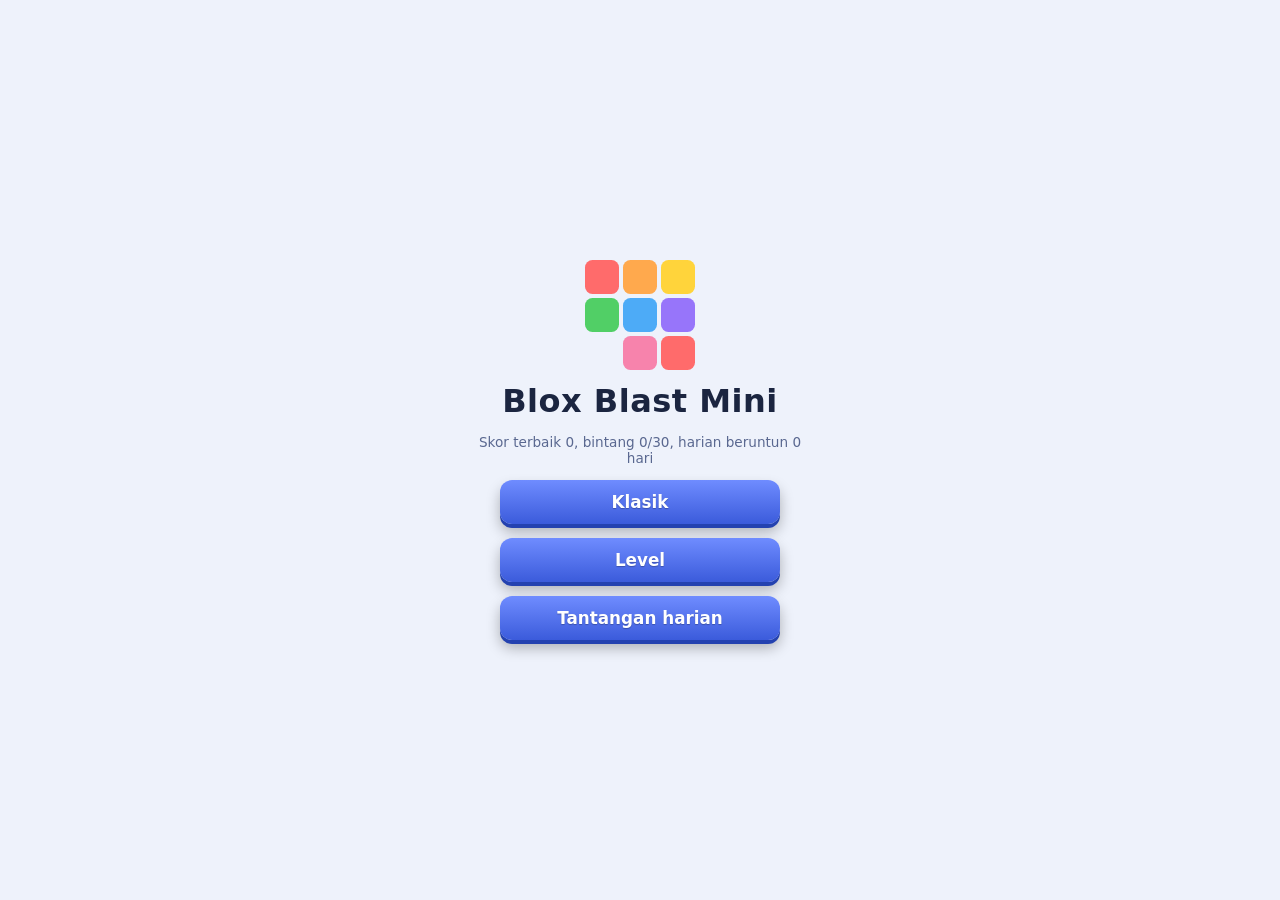
==== index.html @ 191c6aae "Add files via upload" ====
<!DOCTYPE html>
<html lang="id">
<head>
<meta charset="utf-8">
<meta name="viewport" content="width=device-width, initial-scale=1, viewport-fit=cover">
<title>Blox Blast Mini</title>
<link rel="manifest" href="manifest.json">
<meta name="theme-color" content="#14213d">
<meta name="mobile-web-app-capable" content="yes">
<meta name="apple-mobile-web-app-capable" content="yes">
<link rel="apple-touch-icon" href="icon-192.png">
<link rel="icon" href="icon-192.png">
<style>
:root{--bg:#eef2fb;--panel:#dbe3f5;--cell:#c9d4ee;--text:#1b2540;--muted:#5a6890;--btn:#3b5bdb;--b1:#6f8cff;--b2:#3b5bdb;--bd:#2442b0;--p1:#eef2fd;--p2:#cfd9f2;--pd:#aebbe0;--cs:min(10.5vw,46px);box-sizing:border-box;padding-top:env(safe-area-inset-top,0px);padding-bottom:env(safe-area-inset-bottom,0px)}
@media (prefers-color-scheme:dark){:root:not([data-theme="light"]){--bg:#14213d;--panel:#1d2f57;--cell:#2a4272;--text:#f4f6fb;--muted:#9fb0d3;--btn:#5c7cfa;--b1:#8aa1ff;--b2:#4a69e6;--bd:#2a45a8;--p1:#33508a;--p2:#243d6d;--pd:#142443}}
:root[data-theme="dark"]{--bg:#14213d;--panel:#1d2f57;--cell:#2a4272;--text:#f4f6fb;--muted:#9fb0d3;--btn:#5c7cfa;--b1:#8aa1ff;--b2:#4a69e6;--bd:#2a45a8;--p1:#33508a;--p2:#243d6d;--pd:#142443}
*{box-sizing:border-box}
html,body{height:100%;margin:0}
body{background:var(--bg);color:var(--text);font-family:"Trebuchet MS",system-ui,sans-serif;display:flex;flex-direction:column;align-items:center;justify-content:safe center;gap:10px;overflow-x:hidden;overflow-y:auto;user-select:none;-webkit-user-select:none}
h1{margin:0;font-size:1.2rem;letter-spacing:.5px}
.top{display:flex;align-items:center;gap:14px}
.bar{display:flex;gap:28px}
.stat{text-align:center}
.stat b{display:block;font-size:1.7rem;line-height:1.1}
.stat span{font-size:.8rem;color:var(--muted)}
.wrap{position:relative}
#board{display:grid;grid-template-columns:repeat(8,var(--cs));gap:3px;padding:6px;background:var(--panel);border-radius:14px}
.cell{width:var(--cs);height:var(--cs);background:var(--cell);border-radius:22%;transition:background .15s}
.cell.ghost{opacity:.5}
.cell.pop{animation:pop .22s ease-out}
@keyframes pop{0%{transform:scale(.6)}60%{transform:scale(1.12)}100%{transform:scale(1)}}
.cell.will{filter:brightness(1.25);box-shadow:inset 0 0 0 3px rgba(255,255,255,.75)}
.cell.flash{animation:fl .22s ease-in forwards}
@keyframes fl{to{transform:scale(.2);opacity:0}}
#tray{display:flex;justify-content:space-between;width:calc(var(--cs)*8 + 33px)}
.slot{width:calc(var(--cs)*2.9);height:calc(var(--cs)*2.9);display:grid;place-items:center;touch-action:none;cursor:grab}
.piece{display:grid;gap:calc(3px*var(--k))}
.piece i{border-radius:22%}
.float{position:fixed;left:0;top:0;pointer-events:none;z-index:9;opacity:.92}
#toast{position:absolute;left:0;right:0;top:40%;text-align:center;font-size:1.6rem;font-weight:700;pointer-events:none;opacity:0;text-shadow:0 2px 6px rgba(0,0,0,.35);color:#fff}
#toast.show{animation:t .9s ease-out}
@keyframes t{0%{opacity:0;transform:scale(.7)}20%{opacity:1;transform:scale(1.1)}80%{opacity:1}100%{opacity:0;transform:translateY(-20px)}}
#end{position:absolute;inset:0;background:rgba(10,16,35,.82);border-radius:14px;display:flex;flex-direction:column;align-items:center;justify-content:center;gap:10px;color:#fff;z-index:5}
#end[hidden]{display:none}
#end h2{margin:0;font-size:1.8rem}
#end p{margin:0}
button{margin-top:8px;background:linear-gradient(180deg,var(--b1),var(--b2));color:#fff;border:0;box-shadow:0 4px 0 var(--bd),0 8px 14px rgba(0,0,0,.28);text-shadow:0 1px 1px rgba(0,0,0,.25);transition:transform .08s,box-shadow .08s;border-radius:12px;padding:12px 26px;font-size:1.05rem;font-weight:700;font-family:inherit;cursor:pointer}
button:focus-visible{outline:3px solid #ffd43b;outline-offset:2px}
.tools{display:flex;gap:10px}
.ic{margin:0;padding:6px 14px;font-size:1.1rem;background:var(--panel);color:var(--text)}
.goal{width:calc(var(--cs)*8 + 33px);font-size:.85rem;color:var(--muted);text-align:center;min-height:2.6em}
.gbar{height:6px;background:var(--panel);border-radius:3px;margin-top:4px;overflow:hidden}
#gfill{height:100%;width:0;background:#51cf66;transition:width .3s}
#final{white-space:pre-line;text-align:center}
.alt{background:var(--panel);color:var(--text)}
.screen{position:fixed;inset:0;z-index:20;background:var(--bg);display:flex;flex-direction:column;align-items:center;justify-content:safe center;gap:14px;padding:calc(16px + env(safe-area-inset-top,0px)) 16px calc(16px + env(safe-area-inset-bottom,0px));overflow-y:auto}
.screen[hidden]{display:none}
.screen h2{margin:0;font-size:1.3rem}
.logo{display:grid;grid-template-columns:repeat(3,34px);gap:4px}
.logo i{height:34px;border-radius:22%}
.title{font-size:2rem;margin:0;text-align:center;line-height:1.1}
.sub{color:var(--muted);margin:0;text-align:center;font-size:.85rem;max-width:340px}
.mb{margin:0;width:min(280px,80vw)}
.row{display:flex;align-items:center;justify-content:space-between;width:min(340px,92vw)}
.row span{width:52px}
.back{margin:0;padding:6px 16px;background:var(--panel);color:var(--text);font-size:1.1rem}
#lvls{display:grid;grid-template-columns:repeat(2,1fr);gap:10px;width:min(340px,92vw)}
.lv{margin:0;padding:12px 10px;text-align:left;background:var(--panel);color:var(--text);font-size:1.05rem;line-height:1.35}
.lv small{display:block;font-size:.75rem;color:var(--muted);font-weight:400}
.lv .st{display:block;margin:2px 0}
.lv:disabled{opacity:.4;cursor:default}
.stats{display:flex;gap:10px;width:min(340px,92vw)}
.card{background:var(--panel);border-radius:14px;padding:14px 10px;flex:1;text-align:center;font-size:.8rem;color:var(--muted)}
.card b{font-size:1.8rem;color:var(--text);display:block}
#week{display:grid;grid-template-columns:repeat(7,1fr);gap:6px;width:min(340px,92vw);text-align:center;font-size:.7rem;color:var(--muted)}
#week div{background:var(--panel);border-radius:10px;padding:6px 0}
#week .on{background:var(--btn);color:#fff}
#week .today{outline:2px solid var(--text)}
#week b{display:block;font-size:.95rem}
.ic,.back{display:inline-flex;align-items:center;justify-content:center}
.ic svg,.back svg{display:block}
.stars{display:inline-flex;gap:3px}
.stars svg{display:block}
.estars{display:flex;justify-content:center;min-height:0}
button:active:not(:disabled){transform:translateY(3px);box-shadow:0 1px 0 var(--bd),0 3px 6px rgba(0,0,0,.28)}
.alt,.ic,.back,.lv{background:linear-gradient(180deg,var(--p1),var(--p2));box-shadow:0 4px 0 var(--pd),0 8px 14px rgba(0,0,0,.22);text-shadow:none}
.alt:active:not(:disabled),.ic:active:not(:disabled),.back:active:not(:disabled),.lv:active:not(:disabled){box-shadow:0 1px 0 var(--pd),0 3px 6px rgba(0,0,0,.22)}
.lv:disabled{box-shadow:0 2px 0 var(--pd)}
.card,#week div{box-shadow:0 3px 8px rgba(0,0,0,.18)}
#week .on{background:linear-gradient(180deg,var(--b1),var(--b2))}
.lnk{color:var(--text);text-decoration:underline;font-size:.9rem}
.hint{font-size:.8rem;color:var(--muted);margin:0;padding:0 16px;text-align:center;max-width:400px}
@media (prefers-reduced-motion:reduce){.cell.flash,#toast.show{animation-duration:.01s}}
</style>
</head>
<body>
<div class="top">
  <h1>Blox Blast Mini</h1>
  <div class="tools"><button class="ic" id="mnu" aria-label="Beranda"><svg viewBox="0 0 24 24" width="20" height="20" fill="none" stroke="currentColor" stroke-width="2" stroke-linecap="round" stroke-linejoin="round" aria-hidden="true"><path d="M3 11l9-8 9 8"/><path d="M5 10v10h5v-6h4v6h5V10"/></svg></button><button class="ic" id="snd" aria-label="Suara"><svg viewBox="0 0 24 24" width="20" height="20" fill="none" stroke="currentColor" stroke-width="2" stroke-linecap="round" stroke-linejoin="round" aria-hidden="true"><path d="M4 9v6h4l5 4V5L8 9H4z" fill="currentColor"/><path d="M16.5 8.5a5 5 0 010 7"/><path d="M19 6a8.5 8.5 0 010 12"/></svg></button><button class="ic" id="thm" aria-label="Ganti tema"><svg viewBox="0 0 24 24" width="20" height="20" fill="none" stroke="currentColor" stroke-width="2" stroke-linecap="round" stroke-linejoin="round" aria-hidden="true"><circle cx="12" cy="12" r="9"/><path d="M12 3a9 9 0 000 18z" fill="currentColor"/></svg></button></div>
</div>
<div class="bar">
  <div class="stat"><b id="score">0</b><span>Skor</span></div>
  <div class="stat"><b id="best">0</b><span id="blab">Terbaik</span></div>
</div>
<div class="goal"><span id="gtxt"></span><div class="gbar"><div id="gfill"></div></div></div>
<div class="wrap">
  <div id="board"></div>
  <div id="toast"></div>
  <div id="end" hidden>
    <h2 id="etitle">Game selesai</h2>
    <div class="estars" id="estars"></div>
    <p id="final"></p>
    <button id="next" hidden>Level berikutnya</button>
    <button id="again">Main lagi</button>
    <button id="toMenu" class="alt">Kembali</button>
  </div>
</div>
<div id="tray"></div>
<p class="hint">Seret blok ke papan. Isi satu baris atau kolom penuh untuk menghapusnya.</p>
<div id="home" class="screen">
  <div class="logo"><i style="background:#ff6b6b"></i><i style="background:#ffa94d"></i><i style="background:#ffd43b"></i><i style="background:#51cf66"></i><i style="background:#4dabf7"></i><i style="background:#9775fa"></i><i></i><i style="background:#f783ac"></i><i style="background:#ff6b6b"></i></div>
  <h1 class="title">Blox Blast Mini</h1>
  <p class="sub" id="homeInfo"></p>
  <button class="mb" id="hCont" hidden>Lanjutkan</button>
  <button class="mb" id="hClassic">Klasik</button>
  <button class="mb" id="hLevel">Level</button>
  <button class="mb" id="hDaily">Tantangan harian</button>
  <a id="apkLink" class="sub lnk" hidden>Unduh APK Android</a>
</div>
<div id="lvlScreen" class="screen" hidden>
  <div class="row"><button class="back" aria-label="Kembali"><svg viewBox="0 0 24 24" width="20" height="20" fill="none" stroke="currentColor" stroke-width="2" stroke-linecap="round" stroke-linejoin="round" aria-hidden="true"><path d="M19 12H5"/><path d="M11 6l-6 6 6 6"/></svg></button><h2>Pilih level</h2><span></span></div>
  <p class="sub" id="lvInfo"></p>
  <div id="lvls"></div>
</div>
<div id="dayScreen" class="screen" hidden>
  <div class="row"><button class="back" aria-label="Kembali"><svg viewBox="0 0 24 24" width="20" height="20" fill="none" stroke="currentColor" stroke-width="2" stroke-linecap="round" stroke-linejoin="round" aria-hidden="true"><path d="M19 12H5"/><path d="M11 6l-6 6 6 6"/></svg></button><h2>Tantangan harian</h2><span></span></div>
  <p class="sub" id="dDate"></p>
  <div class="stats"><div class="card"><b id="dStreak">0</b>hari beruntun</div><div class="card"><b id="dBest">0</b>rekor hari ini</div></div>
  <p class="sub">Papan awal dan urutan blok sama untuk semua pemain hari ini. Main tiap hari untuk menjaga hari beruntun.</p>
  <div id="week"></div>
  <button class="mb" id="dStart">Mulai</button>
</div>
<script>
const N=8,COLORS=['#ff6b6b','#ffa94d','#ffd43b','#51cf66','#4dabf7','#9775fa','#f783ac'];
const SHAPES=[[[1]],[[1,1]],[[1,1,1]],[[1,1,1,1]],[[1,1,1,1,1]],[[1],[1]],[[1],[1],[1]],[[1],[1],[1],[1]],[[1],[1],[1],[1],[1]],
[[1,1],[1,1]],[[1,1,1],[1,1,1],[1,1,1]],[[1,1,1],[1,1,1]],[[1,1],[1,1],[1,1]],
[[1,0],[1,1]],[[0,1],[1,1]],[[1,1],[1,0]],[[1,1],[0,1]],
[[1,0,0],[1,0,0],[1,1,1]],[[0,0,1],[0,0,1],[1,1,1]],[[1,1,1],[1,0,0],[1,0,0]],[[1,1,1],[0,0,1],[0,0,1]],
[[1,1,1],[0,1,0]],[[0,1,0],[1,1,1]],[[1,0],[1,1],[1,0]],[[0,1],[1,1],[0,1]]];
const LEVELS=[{l:2,m:6,p:0},{l:3,m:8,p:4},{l:4,m:9,p:6},{l:5,m:10,p:8},{l:6,m:11,p:10},{l:7,m:12,p:12},{l:8,m:14,p:14},{l:9,m:15,p:16},{l:10,m:16,p:18},{l:11,m:18,p:20}];
const $=s=>document.querySelector(s);
const boardEl=$('#board'),trayEl=$('#tray'),endEl=$('#end'),toastEl=$('#toast');
const cells=[];
for(let i=0;i<64;i++){const d=document.createElement('div');d.className='cell';boardEl.appendChild(d);cells.push(d)}
let grid,pieces,score,streak,over,busy,best=0,drag=null;
let mode='classic',lvl=0,linesCleared=0,movesLeft=0,dealIdx=0,seed=0,R=Math.random;
try{best=+localStorage.getItem('blox-best')||0}catch(e){}

let muted=false,ac=null;
try{muted=localStorage.getItem('blox-mute')==='1'}catch(e){}
function tone(f,d,t='sine',v=.08,at=0){
  if(muted)return;
  try{
    ac=ac||new (window.AudioContext||window.webkitAudioContext)();
    const o=ac.createOscillator(),g=ac.createGain(),st=ac.currentTime+at;
    o.type=t;o.frequency.value=f;
    g.gain.setValueAtTime(v,st);g.gain.exponentialRampToValueAtTime(.0001,st+d);
    o.connect(g);g.connect(ac.destination);o.start(st);o.stop(st+d);
  }catch(e){}
}
const vib=p=>{try{if(!muted&&navigator.vibrate)navigator.vibrate(p)}catch(e){}};
const sfx={
  place(){tone(300,.1,'triangle');vib(10)},
  clear(n){for(let i=0;i<Math.min(n+2,5);i++)tone(440*Math.pow(1.25,i),.18,'sine',.09,i*.07);vib([20,30,20])},
  over(){[330,260,200].forEach((f,i)=>tone(f,.3,'sawtooth',.06,i*.18));vib(200)}
};
const SAVE='blox-save';
const dayKey=d=>d.getFullYear()*10000+(d.getMonth()+1)*100+d.getDate();
function mulberry(a){return function(){a|=0;a=a+0x6D2B79F5|0;let t=Math.imul(a^a>>>15,1|a);t=t+Math.imul(t^t>>>7,61|t)^t;return((t^t>>>14)>>>0)/4294967296}}
let dly={key:0,best:0,streak:0,last:0,hist:{}},prog={unlocked:1,stars:{}};
try{dly=Object.assign(dly,JSON.parse(localStorage.getItem('blox-daily')||'{}'));prog=Object.assign(prog,JSON.parse(localStorage.getItem('blox-prog')||'{}'))}catch(e){}
function saveDaily(){try{localStorage.setItem('blox-daily',JSON.stringify(dly))}catch(e){}}
function saveProg(){try{localStorage.setItem('blox-prog',JSON.stringify(prog))}catch(e){}}
function touchDaily(){
  const k=dayKey(new Date());
  if(dly.key!==k){
    const y=dayKey(new Date(Date.now()-864e5));
    dly.streak=dly.last===y?dly.streak+1:1;dly.last=k;dly.key=k;dly.best=0;dly.hist[k]=0;
    const ks=Object.keys(dly.hist).sort();while(ks.length>30)delete dly.hist[ks.shift()];
    saveDaily();
  }
}
function save(){try{localStorage.setItem(SAVE,over?'':JSON.stringify({grid,pieces,score,streak,mode,lvl,linesCleared,movesLeft,dealIdx,seed,dk:dayKey(new Date())}))}catch(e){}}
function load(){
  try{
    const d=JSON.parse(localStorage.getItem(SAVE)||'null');
    if(d&&d.grid&&d.grid.length===64&&d.pieces&&d.pieces.some(x=>x)&&(d.mode!=='daily'||d.dk===dayKey(new Date()))&&(d.mode!=='level'||LEVELS[d.lvl])){
      mode=d.mode||'classic';lvl=d.lvl|0;linesCleared=d.linesCleared|0;movesLeft=d.movesLeft|0;dealIdx=d.dealIdx|0;seed=d.seed|0;
      if(mode==='daily')touchDaily();
      grid=d.grid;pieces=d.pieces;score=d.score|0;streak=d.streak|0;over=false;busy=false;
      renderBoard();renderTray();updateScore();updateGoal();endEl.hidden=true;return true;
    }
  }catch(e){}
  return false;
}
const cellsOf=s=>s.flat().reduce((a,b)=>a+b,0);
const rnd=a=>a[Math.floor(R()*a.length)];
function newPiece(){
  let s;
  for(let t=0;t<3;t++){s=rnd(SHAPES);if(mode!=='classic'||score<400||cellsOf(s)>2||R()<.5)break}
  return{s,c:1+Math.floor(R()*COLORS.length)};
}
function fits(s,r,c){
  for(let y=0;y<s.length;y++)for(let x=0;x<s[0].length;x++)if(s[y][x]){
    const R=r+y,C=c+x;
    if(R<0||C<0||R>=N||C>=N||grid[R*N+C])return false;
  }
  return true;
}
function canPlaceAny(p){for(let r=0;r<N;r++)for(let c=0;c<N;c++)if(fits(p.s,r,c))return true;return false}
function deal(){
  if(seed)R=mulberry(seed+dealIdx*7919);
  dealIdx++;
  for(let t=0;t<(seed?1:30);t++){pieces=[newPiece(),newPiece(),newPiece()];if(pieces.some(canPlaceAny))break}
}
function pieceEl(p,k){
  const s=p.s,d=document.createElement('div');
  d.className='piece';d.style.setProperty('--k',k);
  d.style.gridTemplateColumns=`repeat(${s[0].length},calc(var(--cs)*${k}))`;
  d.style.gridAutoRows=`calc(var(--cs)*${k})`;
  s.forEach(row=>row.forEach(v=>{
    const e=document.createElement('i');
    if(v)e.style.background=COLORS[p.c-1];else e.style.visibility='hidden';
    d.appendChild(e);
  }));
  return d;
}
function renderBoard(){
  cells.forEach((c,i)=>{c.className='cell';c.style.background=grid[i]?COLORS[grid[i]-1]:''});
}
function renderTray(){
  trayEl.innerHTML='';
  pieces.forEach((p,i)=>{
    const sl=document.createElement('div');sl.className='slot';
    if(p){sl.appendChild(pieceEl(p,.5));sl.onpointerdown=e=>startDrag(e,i)}
    trayEl.appendChild(sl);
  });
}
function updateScore(){
  let v,l='Terbaik';
  $('#score').textContent=score;
  if(mode==='classic'){if(score>best){best=score;try{localStorage.setItem('blox-best',best)}catch(e){}}v=best}
  else if(mode==='daily'){if(score>dly.best){dly.best=score;dly.hist[dly.key]=score;saveDaily()}v=dly.best;l='Rekor hari ini'}
  else{v=lvl+1;l='Level'}
  $('#best').textContent=v;$('#blab').textContent=l;
}
function updateGoal(){
  let t,f=0;
  if(mode==='classic')t='Klasik: main sampai papan penuh';
  else if(mode==='daily')t='Tantangan harian: beruntun '+dly.streak+' hari';
  else{const L=LEVELS[lvl];t='Level '+(lvl+1)+': hapus '+L.l+' garis ('+Math.min(linesCleared,L.l)+'/'+L.l+'), sisa '+movesLeft+' blok';f=Math.min(1,linesCleared/L.l)}
  $('#gtxt').textContent=t;$('#gfill').style.width=(f*100)+'%';
}
function burst(set){
  if(matchMedia('(prefers-reduced-motion:reduce)').matches)return;
  set.forEach(idx=>{
    const b=cells[idx].getBoundingClientRect(),col=cells[idx].style.background;
    for(let k=0;k<3;k++){
      const e=document.createElement('div');
      e.style.cssText=`position:fixed;left:${b.left+b.width/2-4}px;top:${b.top+b.height/2-4}px;width:8px;height:8px;border-radius:50%;background:${col};pointer-events:none;z-index:8`;
      document.body.appendChild(e);
      const a=Math.random()*6.28,d=30+Math.random()*50;
      e.animate([{transform:'translate(0,0) scale(1)',opacity:1},{transform:`translate(${Math.cos(a)*d}px,${Math.sin(a)*d}px) scale(.2)`,opacity:0}],{duration:450+Math.random()*250,easing:'ease-out'}).onfinish=()=>e.remove();
    }
  });
}
function shake(){boardEl.animate([{transform:'translate(0)'},{transform:'translate(-5px,2px)'},{transform:'translate(5px,-2px)'},{transform:'translate(-3px,1px)'},{transform:'translate(0)'}],{duration:260})}
function toast(t){toastEl.textContent=t;toastEl.classList.remove('show');void toastEl.offsetWidth;toastEl.classList.add('show')}

function startDrag(e,i){
  if(over||busy)return;
  e.preventDefault();
  const p=pieces[i],el=pieceEl(p,1);el.classList.add('float');
  document.body.appendChild(el);
  drag={i,p,el,r:-1,c:-1};
  trayEl.children[i].style.opacity=.25;
  moveDrag(e);
  addEventListener('pointermove',moveDrag);
  addEventListener('pointerup',endDrag);
  addEventListener('pointercancel',cancelDrag);
}
function moveDrag(e){
  const o=cells[0].getBoundingClientRect(),pitch=cells[1].getBoundingClientRect().left-o.left;
  const w=drag.el.offsetWidth,h=drag.el.offsetHeight;
  const x=e.clientX-w/2,y=e.clientY-h/2-(e.pointerType==='mouse'?8:70);
  drag.el.style.transform=`translate(${x}px,${y}px)`;
  const c=Math.round((x-o.left)/pitch),r=Math.round((y-o.top)/pitch);
  renderBoard();drag.r=-1;
  if(fits(drag.p.s,r,c)){
    drag.r=r;drag.c=c;
    drag.p.s.forEach((row,yy)=>row.forEach((v,xx)=>{
      if(v){const cell=cells[(r+yy)*N+c+xx];cell.style.background=COLORS[drag.p.c-1];cell.classList.add('ghost')}
    }));
    const t=grid.slice();
    drag.p.s.forEach((row,yy)=>row.forEach((v,xx)=>{if(v)t[(r+yy)*N+c+xx]=1}));
    for(let k=0;k<N;k++){
      let rf=true,cf=true;
      for(let j=0;j<N;j++){if(!t[k*N+j])rf=false;if(!t[j*N+k])cf=false}
      for(let j=0;j<N;j++){
        if(rf&&!cells[k*N+j].classList.contains('ghost'))cells[k*N+j].classList.add('will');
        if(cf&&!cells[j*N+k].classList.contains('ghost'))cells[j*N+k].classList.add('will');
      }
    }
  }
}
function stopDrag(){
  removeEventListener('pointermove',moveDrag);
  removeEventListener('pointerup',endDrag);
  removeEventListener('pointercancel',cancelDrag);
  drag.el.remove();
}
function cancelDrag(){stopDrag();drag=null;renderBoard();renderTray()}
function endDrag(){
  const d=drag;stopDrag();drag=null;
  if(d.r<0){renderBoard();renderTray();return}
  place(d);
}
function place({i,p,r,c}){
  sfx.place();
  let n=0;
  p.s.forEach((row,y)=>row.forEach((v,x)=>{if(v){grid[(r+y)*N+c+x]=p.c;n++}}));
  pieces[i]=null;score+=n;if(mode==='level')movesLeft--;
  const full=(f)=>{const out=[];for(let k=0;k<N;k++){let ok=true;for(let j=0;j<N;j++)if(!grid[f(k,j)]){ok=false;break}if(ok)out.push(k)}return out};
  const rows=full((k,j)=>k*N+j),cols=full((k,j)=>j*N+k);
  const kill=new Set();
  rows.forEach(k=>{for(let j=0;j<N;j++)kill.add(k*N+j)});
  cols.forEach(k=>{for(let j=0;j<N;j++)kill.add(j*N+k)});
  const L=rows.length+cols.length;
  renderBoard();
  p.s.forEach((row,y)=>row.forEach((v,x)=>{if(v)cells[(r+y)*N+c+x].classList.add('pop')}));
  if(L){
    linesCleared+=L;burst(kill);if(L>1)shake();
    streak++;score+=L*L*10+(streak-1)*10;busy=true;sfx.clear(L);
    kill.forEach(idx=>cells[idx].classList.add('flash'));
    toast((L>1?L+' garis!':'Garis!')+(streak>1?' Kombo x'+streak:''));
    updateScore();renderTray();
    setTimeout(()=>{kill.forEach(idx=>grid[idx]=0);busy=false;
      if(grid.every(v=>!v)){score+=100;toast('Papan bersih! +100')}
      after();},230);
  }else{streak=0;after()}
}
function finish(title,msg,next){
  over=true;busy=false;
  $('#etitle').textContent=title;$('#final').textContent=msg;$('#estars').innerHTML='';
  $('#next').hidden=!next;$('#again').textContent=mode==='level'?'Coba lagi':'Main lagi';
  endEl.hidden=false;
  if(next)sfx.clear(3);else sfx.over();
  save();
}
function win(){
  const L=LEVELS[lvl],r=movesLeft/L.m,st=r>=.4?3:r>=.15?2:1,last=lvl+1>=LEVELS.length;
  prog.stars[lvl]=Math.max(prog.stars[lvl]||0,st);
  prog.unlocked=Math.max(prog.unlocked,Math.min(LEVELS.length,lvl+2));saveProg();
  finish('Level selesai!','Skor '+score+(last?'\nSemua level tamat!':''),!last);
  $('#estars').innerHTML=starsHTML(st,30);
}
function after(){
  renderBoard();updateScore();updateGoal();
  if(mode==='level'){
    if(linesCleared>=LEVELS[lvl].l)return win();
    if(movesLeft<=0)return finish('Level gagal','Blok habis sebelum target tercapai',false);
  }
  if(pieces.every(x=>!x))deal();
  renderTray();
  if(!pieces.some(p=>p&&canPlaceAny(p))){
    return finish(mode==='level'?'Level gagal':'Game selesai',mode==='daily'?'Skor '+score+'\nRekor hari ini: '+dly.best:'Skor kamu: '+score,false);
  }
  save();
}
function prefill(n,rng){
  const rc=Array(N).fill(0),cc=Array(N).fill(0);let t=0;
  while(n>0&&t++<400){
    const i=Math.floor(rng()*64),r=(i/N)|0,c=i%N;
    if(grid[i]||rc[r]>=5||cc[c]>=5)continue;
    grid[i]=1+Math.floor(rng()*COLORS.length);rc[r]++;cc[c]++;n--;
  }
}
function startMode(m,l){
  mode=m;lvl=l||0;linesCleared=0;dealIdx=0;streak=0;score=0;over=false;busy=false;movesLeft=0;
  grid=Array(64).fill(0);
  if(m==='classic'){seed=0;R=Math.random}
  else if(m==='daily'){touchDaily();seed=dly.key;prefill(8,mulberry(seed+999))}
  else{const L=LEVELS[lvl];seed=1000+lvl;movesLeft=L.m;prefill(L.p,mulberry(seed+999))}
  deal();renderBoard();renderTray();updateScore();updateGoal();
  endEl.hidden=true;hideAll();save();
}
function reset(){startMode(mode,lvl)}
const ICON_ON='<svg viewBox="0 0 24 24" width="20" height="20" fill="none" stroke="currentColor" stroke-width="2" stroke-linecap="round" stroke-linejoin="round" aria-hidden="true"><path d="M4 9v6h4l5 4V5L8 9H4z" fill="currentColor"/><path d="M16.5 8.5a5 5 0 010 7"/><path d="M19 6a8.5 8.5 0 010 12"/></svg>',ICON_OFF='<svg viewBox="0 0 24 24" width="20" height="20" fill="none" stroke="currentColor" stroke-width="2" stroke-linecap="round" stroke-linejoin="round" aria-hidden="true"><path d="M4 9v6h4l5 4V5L8 9H4z" fill="currentColor"/><path d="M17 9l5 6"/><path d="M22 9l-5 6"/></svg>';
function starsHTML(n,sz){
  let h='<span class="stars">';
  for(let i=0;i<3;i++)h+='<svg viewBox="0 0 24 24" width="'+sz+'" height="'+sz+'" aria-hidden="true"><path d="M12 2.5l2.9 6.1 6.6.8-4.9 4.6 1.3 6.6L12 17.3 6.1 20.6l1.3-6.6L2.5 9.4l6.6-.8z" fill="'+(i<n?'#ffd43b':'none')+'" stroke="'+(i<n?'#e6b800':'currentColor')+'" stroke-width="1.6" stroke-linejoin="round" opacity="'+(i<n?1:.35)+'"/></svg>';
  return h+'</span>';
}
const $$=q=>document.querySelectorAll(q);
const HARI=['Min','Sen','Sel','Rab','Kam','Jum','Sab'],BULAN=['Januari','Februari','Maret','April','Mei','Juni','Juli','Agustus','September','Oktober','November','Desember'];
function hideAll(){$$('.screen').forEach(e=>{e.hidden=true})}
function show(id){hideAll();$(id).hidden=false}
const resumable=()=>!over&&(score>0||pieces.some(x=>!x)||dealIdx>1);
const streakNow=()=>dly.last>=dayKey(new Date(Date.now()-864e5))?dly.streak:0;
function showHome(){
  const c=$('#hCont');c.hidden=!resumable();
  c.textContent='Lanjutkan: '+(mode==='level'?'Level '+(lvl+1):mode==='daily'?'Harian':'Klasik');
  const st=Object.values(prog.stars).reduce((a,b)=>a+b,0);
  $('#homeInfo').textContent='Skor terbaik '+best+', bintang '+st+'/'+LEVELS.length*3+', harian beruntun '+streakNow()+' hari';
  show('#home');
}
function showLevels(){
  const box=$('#lvls');box.innerHTML='';
  const total=Object.values(prog.stars).reduce((a,b)=>a+b,0);
  $('#lvInfo').textContent='Bintang '+total+'/'+LEVELS.length*3+'. Selesaikan level untuk membuka berikutnya.';
  LEVELS.forEach((L,i)=>{
    const b=document.createElement('button');b.className='lv';b.disabled=i>=prog.unlocked;
    const st=prog.stars[i]||0;
    b.innerHTML=i>=prog.unlocked?'Level '+(i+1)+'<small>Terkunci</small>':'Level '+(i+1)+'<span class="st">'+starsHTML(st,16)+'</span><small>'+L.l+' garis, '+L.m+' blok</small>';
    b.onclick=()=>startMode('level',i);box.appendChild(b);
  });
  show('#lvlScreen');
}
function showDaily(){
  const now=new Date(),k=dayKey(now),played=dly.key===k;
  $('#dDate').textContent=HARI[now.getDay()]+', '+now.getDate()+' '+BULAN[now.getMonth()]+' '+now.getFullYear();
  $('#dStreak').textContent=streakNow();
  $('#dBest').textContent=played?dly.best:0;
  const w=$('#week');w.innerHTML='';
  for(let i=6;i>=0;i--){
    const d=new Date(now.getTime()-i*864e5),sc=dly.hist[dayKey(d)];
    const e=document.createElement('div');
    if(sc!==undefined)e.classList.add('on');
    if(i===0)e.classList.add('today');
    e.innerHTML=HARI[d.getDay()]+'<b>'+d.getDate()+'</b>'+(sc!==undefined?sc:'-');
    w.appendChild(e);
  }
  $('#dStart').textContent=played&&dly.best>0?'Main lagi':'Mulai';
  show('#dayScreen');
}
$('#again').onclick=reset;
const snd=$('#snd'),thm=$('#thm'),root=document.documentElement;
snd.innerHTML=muted?ICON_OFF:ICON_ON;
snd.onclick=()=>{muted=!muted;snd.innerHTML=muted?ICON_OFF:ICON_ON;try{localStorage.setItem('blox-mute',muted?'1':'0')}catch(e){}};
try{const t=localStorage.getItem('blox-theme');if(t)root.dataset.theme=t}catch(e){}
thm.onclick=()=>{
  const dark=root.dataset.theme?root.dataset.theme==='dark':matchMedia('(prefers-color-scheme:dark)').matches;
  root.dataset.theme=dark?'light':'dark';
  try{localStorage.setItem('blox-theme',root.dataset.theme)}catch(e){}
};
$$('.back').forEach(b=>{b.onclick=showHome});
$('#hCont').onclick=hideAll;
$('#hClassic').onclick=()=>startMode('classic');
$('#hLevel').onclick=showLevels;
$('#hDaily').onclick=showDaily;
$('#dStart').onclick=()=>startMode('daily');
$('#mnu').onclick=showHome;
$('#toMenu').onclick=()=>{mode==='level'?showLevels():mode==='daily'?showDaily():showHome()};
$('#next').onclick=()=>startMode('level',lvl+1);
(function(){
  const h=location.hostname,r=location.pathname.split('/')[1];
  if(h.endsWith('.github.io')&&r){const a=$('#apkLink');a.href='https://github.com/'+h.split('.')[0]+'/'+r+'/releases/latest/download/BloxBlastMini.apk';a.hidden=false}
})();
if(!load())startMode('classic');
showHome();
</script>
<script>
if("serviceWorker" in navigator&&location.protocol.startsWith("http")){navigator.serviceWorker.register("sw.js").catch(()=>{})}
</script>
</body>
</html>
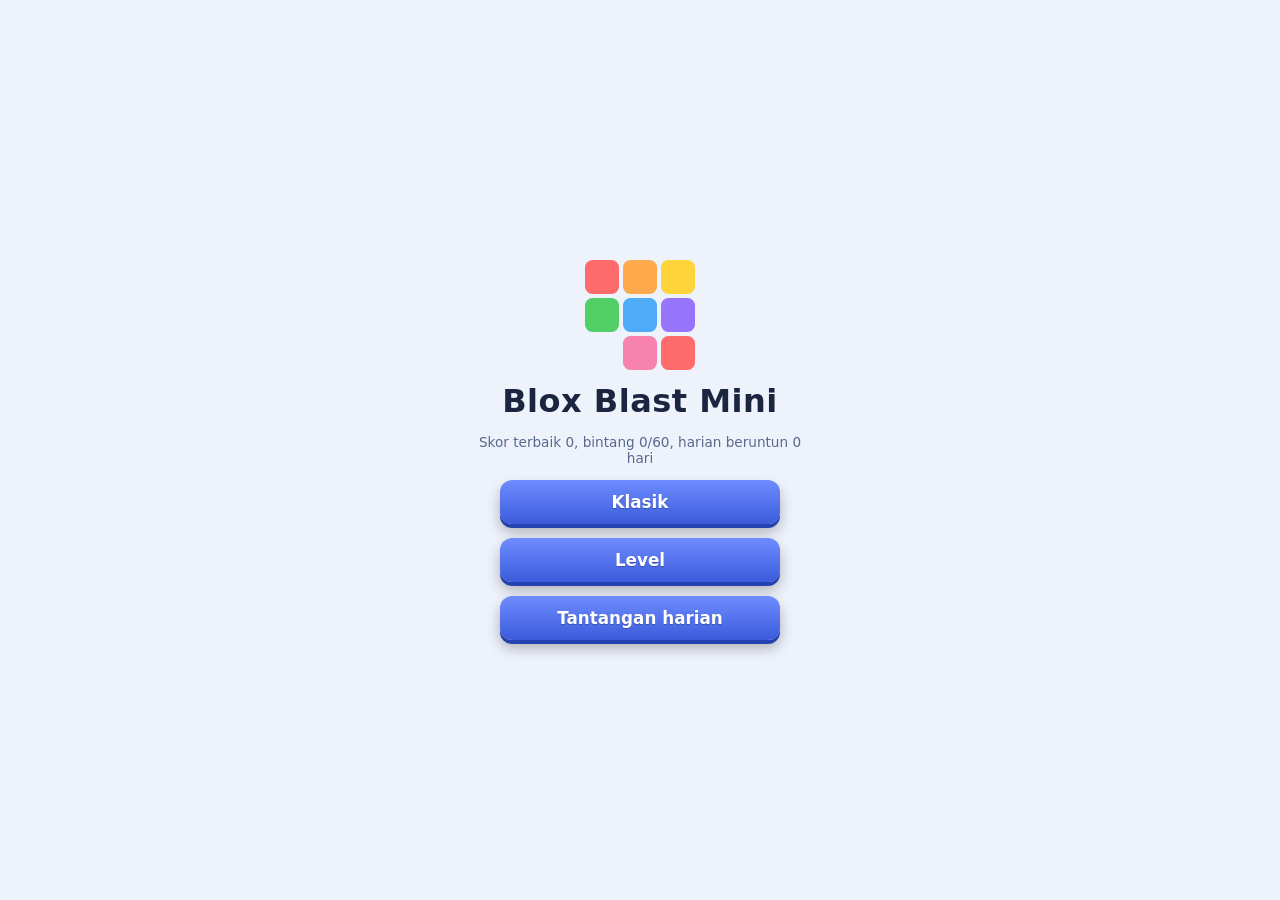
==== commit b18b0fca: "Add files via upload" ====
--- a/index.html
+++ b/index.html
@@ -29,6 +29,8 @@
 .cell.ghost{opacity:.5}
 .cell.pop{animation:pop .22s ease-out}
 @keyframes pop{0%{transform:scale(.6)}60%{transform:scale(1.12)}100%{transform:scale(1)}}
+.cell.blast{box-shadow:inset 0 0 0 3px #ff6b6b;filter:brightness(1.2)}
+.cell.tgt{box-shadow:inset 0 0 0 2px rgba(255,255,255,.6)}
 .cell.will{filter:brightness(1.25);box-shadow:inset 0 0 0 3px rgba(255,255,255,.75)}
 .cell.flash{animation:fl .22s ease-in forwards}
 @keyframes fl{to{transform:scale(.2);opacity:0}}
@@ -88,6 +90,16 @@
 .lv:disabled{box-shadow:0 2px 0 var(--pd)}
 .card,#week div{box-shadow:0 3px 8px rgba(0,0,0,.18)}
 #week .on{background:linear-gradient(180deg,var(--b1),var(--b2))}
+#gico{display:flex;justify-content:center;gap:4px;margin-top:4px}
+#gico:empty{display:none}
+.gi{display:inline-flex;width:22px;height:22px;border-radius:6px;padding:2px;background:linear-gradient(180deg,var(--b1),var(--b2));box-shadow:0 2px 0 var(--bd)}
+.gi svg{width:100%;height:100%}
+.pwbar{display:flex;gap:14px;justify-content:center}
+.pw{position:relative;margin:0;padding:6px 14px;min-width:72px;display:inline-flex;flex-direction:column;align-items:center;gap:3px;font-size:.68rem;font-weight:700;line-height:1}
+.pw svg{width:22px;height:22px}
+.pw .bd{position:absolute;top:-7px;right:-7px;min-width:20px;height:20px;padding:0 5px;border-radius:10px;background:#ff6b6b;color:#fff;font-size:.72rem;display:flex;align-items:center;justify-content:center;box-shadow:0 2px 4px rgba(0,0,0,.3);text-shadow:none}
+.pw:disabled{opacity:.4;cursor:default}
+.pw.on{background:linear-gradient(180deg,#ffa8a8,#ff6b6b);color:#fff;box-shadow:0 4px 0 #c92a2a,0 8px 14px rgba(0,0,0,.25)}
 .lnk{color:var(--text);text-decoration:underline;font-size:.9rem}
 .hint{font-size:.8rem;color:var(--muted);margin:0;padding:0 16px;text-align:center;max-width:400px}
 @media (prefers-reduced-motion:reduce){.cell.flash,#toast.show{animation-duration:.01s}}
@@ -102,7 +114,7 @@
   <div class="stat"><b id="score">0</b><span>Skor</span></div>
   <div class="stat"><b id="best">0</b><span id="blab">Terbaik</span></div>
 </div>
-<div class="goal"><span id="gtxt"></span><div class="gbar"><div id="gfill"></div></div></div>
+<div class="goal"><span id="gtxt"></span><div id="gico"></div><div class="gbar"><div id="gfill"></div></div></div>
 <div class="wrap">
   <div id="board"></div>
   <div id="toast"></div>
@@ -116,7 +128,8 @@
   </div>
 </div>
 <div id="tray"></div>
-<p class="hint">Seret blok ke papan. Isi satu baris atau kolom penuh untuk menghapusnya.</p>
+<div class="pwbar"><button class="alt pw" id="p-bomb" aria-label="Bom"></button><button class="alt pw" id="p-shuffle" aria-label="Acak blok"></button><button class="alt pw" id="p-undo" aria-label="Urungkan"></button></div>
+<p class="hint" id="hint">Seret blok ke papan. Isi satu baris atau kolom penuh untuk menghapusnya.</p>
 <div id="home" class="screen">
   <div class="logo"><i style="background:#ff6b6b"></i><i style="background:#ffa94d"></i><i style="background:#ffd43b"></i><i style="background:#51cf66"></i><i style="background:#4dabf7"></i><i style="background:#9775fa"></i><i></i><i style="background:#f783ac"></i><i style="background:#ff6b6b"></i></div>
   <h1 class="title">Blox Blast Mini</h1>
@@ -136,7 +149,7 @@
   <div class="row"><button class="back" aria-label="Kembali"><svg viewBox="0 0 24 24" width="20" height="20" fill="none" stroke="currentColor" stroke-width="2" stroke-linecap="round" stroke-linejoin="round" aria-hidden="true"><path d="M19 12H5"/><path d="M11 6l-6 6 6 6"/></svg></button><h2>Tantangan harian</h2><span></span></div>
   <p class="sub" id="dDate"></p>
   <div class="stats"><div class="card"><b id="dStreak">0</b>hari beruntun</div><div class="card"><b id="dBest">0</b>rekor hari ini</div></div>
-  <p class="sub">Papan awal dan urutan blok sama untuk semua pemain hari ini. Main tiap hari untuk menjaga hari beruntun.</p>
+  <p class="sub">Hapus semua kotak bergambar di papan untuk menyelesaikan tantangan. Papan dan urutan blok sama untuk semua pemain hari ini.</p>
   <div id="week"></div>
   <button class="mb" id="dStart">Mulai</button>
 </div>
@@ -147,13 +160,21 @@
 [[1,0],[1,1]],[[0,1],[1,1]],[[1,1],[1,0]],[[1,1],[0,1]],
 [[1,0,0],[1,0,0],[1,1,1]],[[0,0,1],[0,0,1],[1,1,1]],[[1,1,1],[1,0,0],[1,0,0]],[[1,1,1],[0,0,1],[0,0,1]],
 [[1,1,1],[0,1,0]],[[0,1,0],[1,1,1]],[[1,0],[1,1],[1,0]],[[0,1],[1,1],[0,1]]];
-const LEVELS=[{l:2,m:6,p:0},{l:3,m:8,p:4},{l:4,m:9,p:6},{l:5,m:10,p:8},{l:6,m:11,p:10},{l:7,m:12,p:12},{l:8,m:14,p:14},{l:9,m:15,p:16},{l:10,m:16,p:18},{l:11,m:18,p:20}];
+const LEVELS=[
+{l:2,m:11,p:0},{l:3,m:14,p:2},{l:4,m:18,p:3},{l:5,m:21,p:4},{l:6,m:24,p:5},
+{l:6,m:24,p:6},{l:7,m:31,p:6},{l:8,m:31,p:7},{l:8,m:31,p:8},{l:9,m:43,p:8},
+{l:10,m:46,p:9},{l:10,m:37,p:10},{l:11,m:41,p:10},{l:12,m:59,p:11},{l:12,m:50,p:11},
+{l:13,m:56,p:12},{l:14,m:51,p:12},{l:14,m:66,p:13},{l:15,m:57,p:13},{l:16,m:57,p:14}];
+const TI=['<path d="M6.5 3h11l4.5 6.2L12 21 2 9.2z"/><path d="M2 9.2h20M9 3l-2 6.2L12 21M15 3l2 6.2L12 21" fill="none"/>','<path d="M12 2.5l2.9 6.1 6.6.8-4.9 4.6 1.3 6.6L12 17.3 6.1 20.6l1.3-6.6L2.5 9.4l6.6-.8z"/>','<path d="M12 21s-8-5.2-8-11a4.5 4.5 0 018-2.8A4.5 4.5 0 0120 10c0 5.8-8 11-8 11z"/>'];
+const tiSvg=i=>'<svg xmlns="http://www.w3.org/2000/svg" viewBox="0 0 24 24" fill="#fff" stroke="rgba(0,0,0,.45)" stroke-width="1.4" stroke-linejoin="round">'+TI[i]+'</svg>';
+const TURL=[0,1,2].map(i=>'url("data:image/svg+xml,'+encodeURIComponent(tiSvg(i))+'")');
+const CHECK='<svg viewBox="0 0 24 24" width="14" height="14" fill="none" stroke="currentColor" stroke-width="3" stroke-linecap="round" stroke-linejoin="round" aria-hidden="true"><path d="M5 12.5l4.5 4.5L19 7.5"/></svg>';
 const $=s=>document.querySelector(s);
 const boardEl=$('#board'),trayEl=$('#tray'),endEl=$('#end'),toastEl=$('#toast');
 const cells=[];
 for(let i=0;i<64;i++){const d=document.createElement('div');d.className='cell';boardEl.appendChild(d);cells.push(d)}
 let grid,pieces,score,streak,over,busy,best=0,drag=null;
-let mode='classic',lvl=0,linesCleared=0,movesLeft=0,dealIdx=0,seed=0,R=Math.random;
+let mode='classic',lvl=0,linesCleared=0,movesLeft=0,dealIdx=0,seed=0,R=Math.random,targets={},pw={bomb:1,shuffle:1,undo:1},meter=0,awardIdx=0,snap=null,bombOn=false;
 try{best=+localStorage.getItem('blox-best')||0}catch(e){}
 
 let muted=false,ac=null;
@@ -172,12 +193,16 @@
 const sfx={
   place(){tone(300,.1,'triangle');vib(10)},
   clear(n){for(let i=0;i<Math.min(n+2,5);i++)tone(440*Math.pow(1.25,i),.18,'sine',.09,i*.07);vib([20,30,20])},
+  bomb(){tone(110,.28,'sawtooth',.1);tone(55,.35,'square',.07,.04);vib(60)},
+  gift(){[660,880,1100].forEach((f,i)=>tone(f,.15,'sine',.08,i*.08));vib([15,25,15])},
+  shuf(){tone(520,.07,'triangle');tone(700,.07,'triangle',.07,.08)},
+  undo(){tone(380,.12,'triangle')},
   over(){[330,260,200].forEach((f,i)=>tone(f,.3,'sawtooth',.06,i*.18));vib(200)}
 };
 const SAVE='blox-save';
 const dayKey=d=>d.getFullYear()*10000+(d.getMonth()+1)*100+d.getDate();
 function mulberry(a){return function(){a|=0;a=a+0x6D2B79F5|0;let t=Math.imul(a^a>>>15,1|a);t=t+Math.imul(t^t>>>7,61|t)^t;return((t^t>>>14)>>>0)/4294967296}}
-let dly={key:0,best:0,streak:0,last:0,hist:{}},prog={unlocked:1,stars:{}};
+let dly={key:0,best:0,streak:0,last:0,hist:{},done:{}},prog={unlocked:1,stars:{}};
 try{dly=Object.assign(dly,JSON.parse(localStorage.getItem('blox-daily')||'{}'));prog=Object.assign(prog,JSON.parse(localStorage.getItem('blox-prog')||'{}'))}catch(e){}
 function saveDaily(){try{localStorage.setItem('blox-daily',JSON.stringify(dly))}catch(e){}}
 function saveProg(){try{localStorage.setItem('blox-prog',JSON.stringify(prog))}catch(e){}}
@@ -190,15 +215,15 @@
     saveDaily();
   }
 }
-function save(){try{localStorage.setItem(SAVE,over?'':JSON.stringify({grid,pieces,score,streak,mode,lvl,linesCleared,movesLeft,dealIdx,seed,dk:dayKey(new Date())}))}catch(e){}}
+function save(){try{localStorage.setItem(SAVE,over?'':JSON.stringify({grid,pieces,score,streak,mode,lvl,linesCleared,movesLeft,dealIdx,seed,targets,pw,meter,awardIdx,dk:dayKey(new Date())}))}catch(e){}}
 function load(){
   try{
     const d=JSON.parse(localStorage.getItem(SAVE)||'null');
-    if(d&&d.grid&&d.grid.length===64&&d.pieces&&d.pieces.some(x=>x)&&(d.mode!=='daily'||d.dk===dayKey(new Date()))&&(d.mode!=='level'||LEVELS[d.lvl])){
-      mode=d.mode||'classic';lvl=d.lvl|0;linesCleared=d.linesCleared|0;movesLeft=d.movesLeft|0;dealIdx=d.dealIdx|0;seed=d.seed|0;
+    if(d&&d.grid&&d.grid.length===64&&d.pieces&&d.pieces.some(x=>x)&&(d.mode!=='daily'||(d.dk===dayKey(new Date())&&d.targets))&&(d.mode!=='level'||LEVELS[d.lvl])){
+      mode=d.mode||'classic';lvl=d.lvl|0;linesCleared=d.linesCleared|0;movesLeft=d.movesLeft|0;dealIdx=d.dealIdx|0;seed=d.seed|0;targets=d.targets||{};pw=d.pw||{bomb:1,shuffle:1,undo:1};meter=d.meter|0;awardIdx=d.awardIdx|0;snap=null;bombOn=false;boardEl.style.touchAction='';
       if(mode==='daily')touchDaily();
       grid=d.grid;pieces=d.pieces;score=d.score|0;streak=d.streak|0;over=false;busy=false;
-      renderBoard();renderTray();updateScore();updateGoal();endEl.hidden=true;return true;
+      renderBoard();renderTray();updateScore();updateGoal();updatePw();endEl.hidden=true;return true;
     }
   }catch(e){}
   return false;
@@ -221,7 +246,7 @@
 function deal(){
   if(seed)R=mulberry(seed+dealIdx*7919);
   dealIdx++;
-  for(let t=0;t<(seed?1:30);t++){pieces=[newPiece(),newPiece(),newPiece()];if(pieces.some(canPlaceAny))break}
+  for(let t=0;t<(mode==='daily'?1:30);t++){pieces=[newPiece(),newPiece(),newPiece()];if(pieces.some(canPlaceAny))break}
 }
 function pieceEl(p,k){
   const s=p.s,d=document.createElement('div');
@@ -236,7 +261,11 @@
   return d;
 }
 function renderBoard(){
-  cells.forEach((c,i)=>{c.className='cell';c.style.background=grid[i]?COLORS[grid[i]-1]:''});
+  cells.forEach((c,i)=>{
+    const col=grid[i]?COLORS[grid[i]-1]:'',tg=grid[i]&&targets[i]!==undefined;
+    c.className='cell'+(tg?' tgt':'');
+    c.style.background=tg?TURL[targets[i]]+' center/72% no-repeat, '+col:col;
+  });
 }
 function renderTray(){
   trayEl.innerHTML='';
@@ -255,16 +284,20 @@
   $('#best').textContent=v;$('#blab').textContent=l;
 }
 function updateGoal(){
-  let t,f=0;
+  let t,f=0,ico='';
   if(mode==='classic')t='Klasik: main sampai papan penuh';
-  else if(mode==='daily')t='Tantangan harian: beruntun '+dly.streak+' hari';
+  else if(mode==='daily'){
+    const left=Object.values(targets);
+    t='Hapus semua kotak bergambar: '+(5-left.length)+'/5';f=(5-left.length)/5;
+    ico=left.map(k=>'<span class="gi">'+tiSvg(k)+'</span>').join('');
+  }
   else{const L=LEVELS[lvl];t='Level '+(lvl+1)+': hapus '+L.l+' garis ('+Math.min(linesCleared,L.l)+'/'+L.l+'), sisa '+movesLeft+' blok';f=Math.min(1,linesCleared/L.l)}
-  $('#gtxt').textContent=t;$('#gfill').style.width=(f*100)+'%';
+  $('#gtxt').textContent=t;$('#gico').innerHTML=ico;$('#gfill').style.width=(f*100)+'%';
 }
 function burst(set){
   if(matchMedia('(prefers-reduced-motion:reduce)').matches)return;
   set.forEach(idx=>{
-    const b=cells[idx].getBoundingClientRect(),col=cells[idx].style.background;
+    const b=cells[idx].getBoundingClientRect(),col=COLORS[grid[idx]-1]||'#fff';
     for(let k=0;k<3;k++){
       const e=document.createElement('div');
       e.style.cssText=`position:fixed;left:${b.left+b.width/2-4}px;top:${b.top+b.height/2-4}px;width:8px;height:8px;border-radius:50%;background:${col};pointer-events:none;z-index:8`;
@@ -278,7 +311,7 @@
 function toast(t){toastEl.textContent=t;toastEl.classList.remove('show');void toastEl.offsetWidth;toastEl.classList.add('show')}
 
 function startDrag(e,i){
-  if(over||busy)return;
+  if(over||busy||bombOn)return;
   e.preventDefault();
   const p=pieces[i],el=pieceEl(p,1);el.classList.add('float');
   document.body.appendChild(el);
@@ -326,6 +359,7 @@
   place(d);
 }
 function place({i,p,r,c}){
+  takeSnap();
   sfx.place();
   let n=0;
   p.s.forEach((row,y)=>row.forEach((v,x)=>{if(v){grid[(r+y)*N+c+x]=p.c;n++}}));
@@ -339,12 +373,14 @@
   renderBoard();
   p.s.forEach((row,y)=>row.forEach((v,x)=>{if(v)cells[(r+y)*N+c+x].classList.add('pop')}));
   if(L){
-    linesCleared+=L;burst(kill);if(L>1)shake();
+    linesCleared+=L;const tg=[...kill].filter(i=>targets[i]!==undefined).length;burst(kill);if(L>1)shake();
+    meter+=L;let gift='';
+    if(meter>=5){meter-=5;const k=ORDER[awardIdx++%3];pw[k]++;gift=' Hadiah: '+NAMA[k];sfx.gift()}
     streak++;score+=L*L*10+(streak-1)*10;busy=true;sfx.clear(L);
     kill.forEach(idx=>cells[idx].classList.add('flash'));
-    toast((L>1?L+' garis!':'Garis!')+(streak>1?' Kombo x'+streak:''));
+    toast((L>1?L+' garis!':'Garis!')+(streak>1?' Kombo x'+streak:'')+(tg?' +'+tg+' gambar':'')+gift);
     updateScore();renderTray();
-    setTimeout(()=>{kill.forEach(idx=>grid[idx]=0);busy=false;
+    setTimeout(()=>{kill.forEach(idx=>{grid[idx]=0;delete targets[idx]});busy=false;
       if(grid.every(v=>!v)){score+=100;toast('Papan bersih! +100')}
       after();},230);
   }else{streak=0;after()}
@@ -364,8 +400,75 @@
   finish('Level selesai!','Skor '+score+(last?'\nSemua level tamat!':''),!last);
   $('#estars').innerHTML=starsHTML(st,30);
 }
+const ORDER=['bomb','shuffle','undo'],NAMA={bomb:'Bom',shuffle:'Acak',undo:'Undo'};
+function resetPw(){pw={bomb:1,shuffle:1,undo:1};meter=0;awardIdx=0;snap=null;bombOn=false;boardEl.style.touchAction=''}
+function takeSnap(){snap=JSON.stringify({grid,pieces,score,streak,linesCleared,movesLeft,dealIdx,targets,pw,meter,awardIdx})}
+function updatePw(){
+  ORDER.forEach(k=>{
+    const b=$('#p-'+k);
+    b.disabled=pw[k]<=0||(k==='undo'&&!snap);
+    b.classList.toggle('on',k==='bomb'&&bombOn);
+    $('#c-'+k).textContent=pw[k];
+  });
+  $('#hint').textContent=bombOn?'Sentuh atau geser di papan untuk memilih area bom 3x3, lepas untuk meledakkan.':'Seret blok ke papan. Hapus 5 garis untuk hadiah power-up ('+meter+'/5).';
+}
+function aim(e){
+  const o=cells[0].getBoundingClientRect(),pitch=cells[1].getBoundingClientRect().left-o.left;
+  const c=Math.floor((e.clientX-o.left)/pitch),r=Math.floor((e.clientY-o.top)/pitch);
+  return(r<0||c<0||r>=N||c>=N)?-1:r*N+c;
+}
+function area(i){
+  const out=[],r0=(i/N)|0,c0=i%N;
+  for(let r=r0-1;r<=r0+1;r++)for(let c=c0-1;c<=c0+1;c++)if(r>=0&&c>=0&&r<N&&c<N)out.push(r*N+c);
+  return out;
+}
+function preview(i){renderBoard();if(i>=0)area(i).forEach(k=>cells[k].classList.add('blast'))}
+function toggleBomb(){
+  if(over||busy||pw.bomb<=0)return;
+  bombOn=!bombOn;boardEl.style.touchAction=bombOn?'none':'';
+  renderBoard();updatePw();
+}
+function useBomb(idx){
+  const hit=area(idx).filter(k=>grid[k]);
+  if(!hit.length){toast('Area kosong');renderBoard();return}
+  takeSnap();pw.bomb--;bombOn=false;boardEl.style.touchAction='';busy=true;
+  sfx.bomb();burst(hit);shake();
+  hit.forEach(k=>cells[k].classList.add('flash'));
+  score+=hit.length*3;
+  setTimeout(()=>{
+    hit.forEach(k=>{grid[k]=0;delete targets[k]});busy=false;
+    if(grid.every(v=>!v)){score+=100;toast('Papan bersih! +100')}
+    after();
+  },230);
+}
+function doShuffle(){
+  if(over||busy||pw.shuffle<=0)return;
+  let np=null;
+  for(let t=0;t<30;t++){const c=pieces.map(p=>p?newPiece():null);if(c.some(p=>p&&canPlaceAny(p))){np=c;break}}
+  if(!np){toast('Tidak bisa diacak');return}
+  pieces=np;pw.shuffle--;bombOn=false;boardEl.style.touchAction='';
+  sfx.shuf();renderBoard();renderTray();updatePw();save();
+}
+function doUndo(){
+  if(over||busy||!snap||pw.undo<=0)return;
+  const d=JSON.parse(snap);
+  grid=d.grid;pieces=d.pieces;score=d.score;streak=d.streak;linesCleared=d.linesCleared;movesLeft=d.movesLeft;
+  dealIdx=d.dealIdx;targets=d.targets;pw=d.pw;meter=d.meter;awardIdx=d.awardIdx;
+  pw.undo=Math.max(0,pw.undo-1);snap=null;bombOn=false;boardEl.style.touchAction='';
+  sfx.undo();renderBoard();renderTray();updateScore();updateGoal();updatePw();save();
+}
+function winDaily(){
+  dly.done[dly.key]=true;saveDaily();
+  finish('Tantangan selesai!','Skor '+score+'\nRekor hari ini: '+dly.best,false);
+  $('#estars').innerHTML='<svg viewBox="0 0 24 24" width="44" height="44" fill="none" stroke-linecap="round" stroke-linejoin="round" aria-hidden="true"><circle cx="12" cy="12" r="10.5" fill="#51cf66"/><path d="M6.5 12.5l4 4 7-8" stroke="#fff" stroke-width="2.6"/></svg>';
+}
+function pickTargets(rng,n){
+  const f=[];grid.forEach((v,i)=>{if(v)f.push(i)});
+  for(let k=0;k<n&&f.length;k++){const j=Math.floor(rng()*f.length);targets[f.splice(j,1)[0]]=k%3}
+}
 function after(){
-  renderBoard();updateScore();updateGoal();
+  renderBoard();updateScore();updateGoal();updatePw();
+  if(mode==='daily'&&!Object.keys(targets).length)return winDaily();
   if(mode==='level'){
     if(linesCleared>=LEVELS[lvl].l)return win();
     if(movesLeft<=0)return finish('Level gagal','Blok habis sebelum target tercapai',false);
@@ -386,12 +489,12 @@
   }
 }
 function startMode(m,l){
-  mode=m;lvl=l||0;linesCleared=0;dealIdx=0;streak=0;score=0;over=false;busy=false;movesLeft=0;
-  grid=Array(64).fill(0);
+  resetPw();mode=m;lvl=l||0;linesCleared=0;dealIdx=0;streak=0;score=0;over=false;busy=false;movesLeft=0;
+  grid=Array(64).fill(0);targets={};
   if(m==='classic'){seed=0;R=Math.random}
-  else if(m==='daily'){touchDaily();seed=dly.key;prefill(8,mulberry(seed+999))}
+  else if(m==='daily'){touchDaily();seed=dly.key;prefill(10,mulberry(seed+999));pickTargets(mulberry(seed+555),5)}
   else{const L=LEVELS[lvl];seed=1000+lvl;movesLeft=L.m;prefill(L.p,mulberry(seed+999))}
-  deal();renderBoard();renderTray();updateScore();updateGoal();
+  deal();renderBoard();renderTray();updateScore();updateGoal();updatePw();
   endEl.hidden=true;hideAll();save();
 }
 function reset(){startMode(mode,lvl)}
@@ -437,10 +540,11 @@
     const e=document.createElement('div');
     if(sc!==undefined)e.classList.add('on');
     if(i===0)e.classList.add('today');
-    e.innerHTML=HARI[d.getDay()]+'<b>'+d.getDate()+'</b>'+(sc!==undefined?sc:'-');
+    const dn=dly.done[dayKey(d)];
+    e.innerHTML=HARI[d.getDay()]+'<b>'+d.getDate()+'</b>'+(dn?CHECK:(sc!==undefined?sc:'-'));
     w.appendChild(e);
   }
-  $('#dStart').textContent=played&&dly.best>0?'Main lagi':'Mulai';
+  $('#dStart').textContent=(dly.done[k]||(played&&dly.best>0))?'Main lagi':'Mulai';
   show('#dayScreen');
 }
 $('#again').onclick=reset;
@@ -466,6 +570,16 @@
   const h=location.hostname,r=location.pathname.split('/')[1];
   if(h.endsWith('.github.io')&&r){const a=$('#apkLink');a.href='https://github.com/'+h.split('.')[0]+'/'+r+'/releases/latest/download/BloxBlastMini.apk';a.hidden=false}
 })();
+const IC=d=>'<svg viewBox="0 0 24 24" fill="none" stroke="currentColor" stroke-width="2" stroke-linecap="round" stroke-linejoin="round" aria-hidden="true">'+d+'</svg>';
+[['bomb','Bom','<circle cx="10" cy="14" r="7"/><path d="M15 9l3-3"/><path d="M18 6l1.5-1.5M20 3.5v-1M22 5h-1"/>'],
+ ['shuffle','Acak','<path d="M3 7h4l10 10h4"/><path d="M3 17h4l3-3"/><path d="M14 10l3-3h4"/><path d="M18 4l3 3-3 3"/><path d="M18 14l3 3-3 3"/>'],
+ ['undo','Undo','<path d="M9 14L4 9l5-5"/><path d="M4 9h10a6 6 0 010 12h-3"/>']
+].forEach(([k,n,d])=>{$('#p-'+k).innerHTML=IC(d)+'<span class="lb">'+n+'</span><span class="bd" id="c-'+k+'"></span>'});
+$('#p-bomb').onclick=toggleBomb;$('#p-shuffle').onclick=doShuffle;$('#p-undo').onclick=doUndo;
+boardEl.addEventListener('pointerdown',e=>{if(bombOn&&!busy){e.preventDefault();preview(aim(e))}});
+boardEl.addEventListener('pointermove',e=>{if(bombOn&&!busy)preview(aim(e))});
+boardEl.addEventListener('pointerup',e=>{if(bombOn&&!busy){const i=aim(e);if(i>=0)useBomb(i)}});
+{const dn=Object.keys(prog.stars).map(Number);if(dn.length)prog.unlocked=Math.min(LEVELS.length,Math.max(prog.unlocked,Math.max(...dn)+2))}
 if(!load())startMode('classic');
 showHome();
 </script>
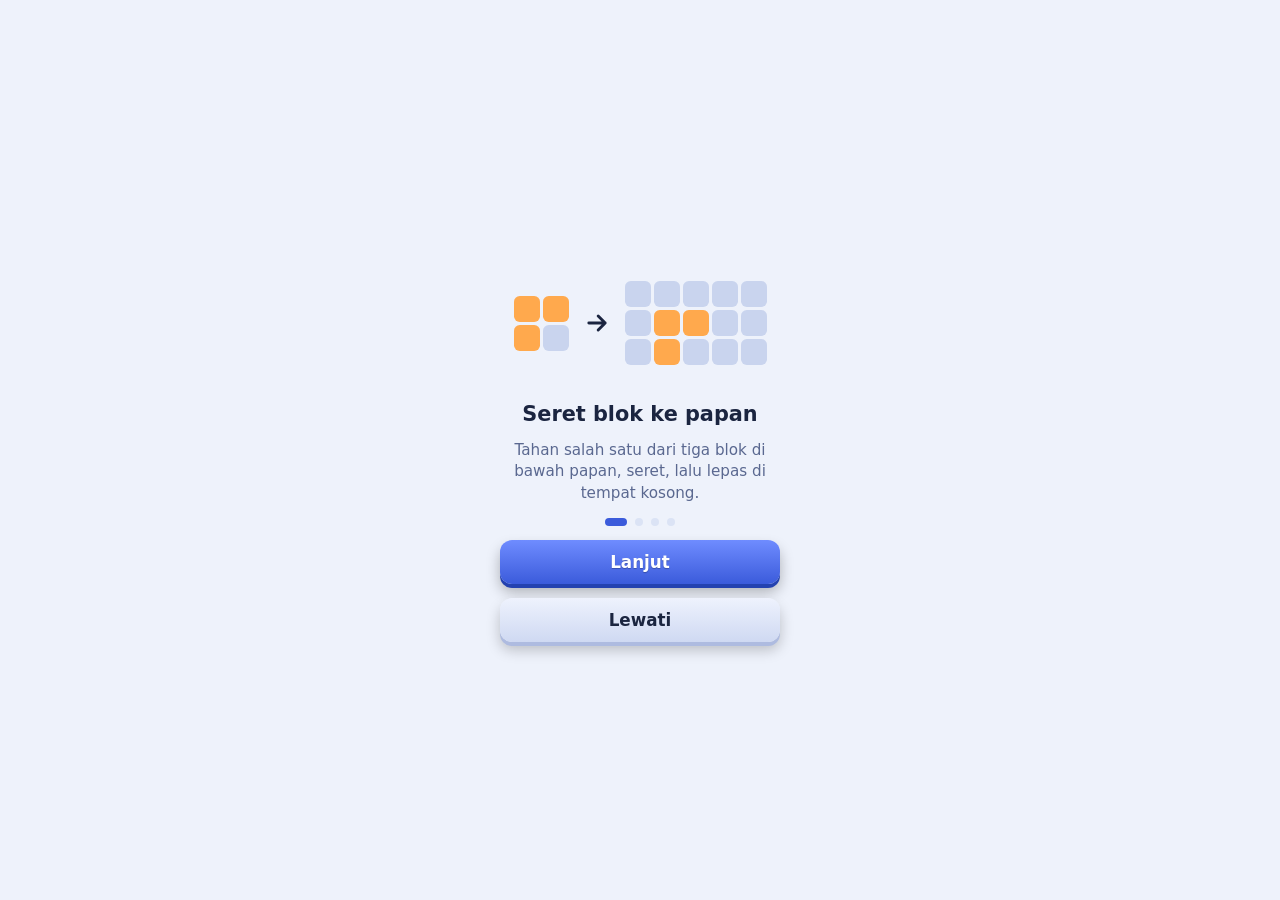
==== commit 582c84fa: "Add files via upload" ====
--- a/index.html
+++ b/index.html
@@ -2,6 +2,7 @@
 <html lang="id">
 <head>
 <meta charset="utf-8">
+<meta http-equiv="Content-Security-Policy" content="default-src 'none'; script-src 'unsafe-inline'; style-src 'unsafe-inline'; img-src 'self' data:; connect-src 'self' https://*.supabase.co; manifest-src 'self'; worker-src 'self'; base-uri 'none'; form-action 'none'">
 <meta name="viewport" content="width=device-width, initial-scale=1, viewport-fit=cover">
 <title>Blox Blast Mini</title>
 <link rel="manifest" href="manifest.json">
@@ -29,6 +30,11 @@
 .cell.ghost{opacity:.5}
 .cell.pop{animation:pop .22s ease-out}
 @keyframes pop{0%{transform:scale(.6)}60%{transform:scale(1.12)}100%{transform:scale(1)}}
+/* skin blok */
+:where([data-skin=glass]) :is(.cell.on,.piece i,.pv,.tg i.f){border-radius:26%;box-shadow:inset 0 3px 0 rgba(255,255,255,.45),inset 0 -4px 0 rgba(0,0,0,.2),0 2px 4px rgba(0,0,0,.25)}
+:where([data-skin=pixel]) :is(.cell.on,.piece i,.pv,.tg i.f){border-radius:2px;box-shadow:inset 3px 3px 0 rgba(255,255,255,.4),inset -3px -3px 0 rgba(0,0,0,.3)}
+:where([data-skin=ball]) :is(.cell.on,.piece i,.pv,.tg i.f){border-radius:50%;box-shadow:inset -3px -4px 6px rgba(0,0,0,.25),inset 3px 3px 5px rgba(255,255,255,.5)}
+:where([data-skin=neon]) :is(.cell.on,.piece i,.pv,.tg i.f){box-shadow:inset 0 0 0 2px rgba(255,255,255,.75),0 0 10px rgba(255,255,255,.4);filter:saturate(1.5) brightness(1.1)}
 .cell.blast{box-shadow:inset 0 0 0 3px #ff6b6b;filter:brightness(1.2)}
 .cell.tgt{box-shadow:inset 0 0 0 2px rgba(255,255,255,.6)}
 .cell.will{filter:brightness(1.25);box-shadow:inset 0 0 0 3px rgba(255,255,255,.75)}
@@ -100,6 +106,54 @@
 .pw .bd{position:absolute;top:-7px;right:-7px;min-width:20px;height:20px;padding:0 5px;border-radius:10px;background:#ff6b6b;color:#fff;font-size:.72rem;display:flex;align-items:center;justify-content:center;box-shadow:0 2px 4px rgba(0,0,0,.3);text-shadow:none}
 .pw:disabled{opacity:.4;cursor:default}
 .pw.on{background:linear-gradient(180deg,#ffa8a8,#ff6b6b);color:#fff;box-shadow:0 4px 0 #c92a2a,0 8px 14px rgba(0,0,0,.25)}
+.list{display:flex;flex-direction:column;gap:8px;width:min(340px,92vw)}
+.mis,.ac{background:var(--panel);border-radius:12px;padding:10px 12px;box-shadow:0 3px 8px rgba(0,0,0,.18);font-size:.9rem}
+.mis small,.ac small{display:block;color:var(--muted);font-size:.75rem}
+.mis .gbar{margin-top:6px}
+.gf{height:100%;background:#51cf66}
+.mis.done{opacity:.75}
+.ac{display:flex;gap:10px;align-items:center}
+.ac svg{width:26px;height:26px;flex:none}
+.ac.lock{opacity:.5}
+.ac.un svg{color:#e6b800}
+.skins{display:grid;grid-template-columns:repeat(3,1fr);gap:10px;width:min(340px,92vw)}
+.sk{margin:0;padding:10px 6px;display:flex;flex-direction:column;align-items:center;gap:6px;font-size:.8rem}
+.sk.sel{outline:3px solid var(--btn);outline-offset:1px}
+.skinprev{display:flex;gap:3px}
+.pv{display:inline-block;width:20px;height:20px;border-radius:22%}
+#end{justify-content:safe center;overflow-y:auto;gap:8px}
+#end button{margin:0;padding:10px 24px;font-size:1rem}
+#end .sub{color:#cbd5f0}
+#shareMsg:empty{display:none}
+#share{display:inline-flex;align-items:center;gap:8px}
+#share svg{width:18px;height:18px}
+#tut{z-index:30}
+.tart{min-height:130px;display:flex;align-items:center;justify-content:center;gap:14px}
+.tart svg{width:28px;height:28px}
+.tart .gi{width:46px;height:46px;padding:7px}
+.tart .gi svg{width:100%;height:100%}
+.tg{display:grid;gap:3px}
+.tg i{display:block;width:26px;height:26px;border-radius:22%;background:var(--cell)}
+.tg i.gh{animation:ghp 1.2s ease-in-out infinite}
+.tg i.ln{animation:lnp 1s ease-in-out infinite}
+@keyframes ghp{0%,100%{opacity:.3}50%{opacity:1}}
+@keyframes lnp{0%,100%{transform:scale(1)}50%{transform:scale(.8);filter:brightness(1.4)}}
+.tdots{display:flex;gap:8px;align-items:center}
+.tdots i{width:8px;height:8px;border-radius:4px;background:var(--panel)}
+.tdots i.on{width:22px;background:var(--btn)}
+.tpu{display:flex;gap:12px}
+.tpu div{display:flex;flex-direction:column;align-items:center;gap:6px;font-size:.75rem;font-weight:700;background:var(--panel);border-radius:12px;padding:10px 14px;box-shadow:0 3px 8px rgba(0,0,0,.18)}
+#tut .sub{font-size:.95rem;max-width:300px;line-height:1.4}
+@media (prefers-reduced-motion:reduce){.tg i.gh,.tg i.ln{animation:none}}
+#home{gap:10px}
+.nm{display:flex;gap:8px;width:min(340px,92vw)}
+.nm input{flex:1;min-width:0;padding:10px 12px;border-radius:10px;border:2px solid var(--panel);background:var(--bg);color:var(--text);font-size:1rem;font-family:inherit}
+.nm button{margin:0;padding:8px 14px}
+.tabs{display:flex;gap:6px;width:min(340px,92vw)}
+.tab{margin:0;flex:1;padding:8px 4px;font-size:.78rem}
+.tab.sel{outline:3px solid var(--btn);outline-offset:1px}
+.lbr{display:flex;justify-content:space-between;gap:10px;background:var(--panel);border-radius:10px;padding:8px 12px;font-size:.9rem;box-shadow:0 3px 8px rgba(0,0,0,.18)}
+.lbr.me{outline:2px solid var(--btn)}
 .lnk{color:var(--text);text-decoration:underline;font-size:.9rem}
 .hint{font-size:.8rem;color:var(--muted);margin:0;padding:0 16px;text-align:center;max-width:400px}
 @media (prefers-reduced-motion:reduce){.cell.flash,#toast.show{animation-duration:.01s}}
@@ -122,8 +176,11 @@
     <h2 id="etitle">Game selesai</h2>
     <div class="estars" id="estars"></div>
     <p id="final"></p>
+    <p class="sub" id="shareMsg"></p>
     <button id="next" hidden>Level berikutnya</button>
     <button id="again">Main lagi</button>
+    <button id="share" class="alt"><svg viewBox="0 0 24 24" fill="none" stroke="currentColor" stroke-width="2" stroke-linecap="round" stroke-linejoin="round" aria-hidden="true"><circle cx="18" cy="5" r="3"/><circle cx="6" cy="12" r="3"/><circle cx="18" cy="19" r="3"/><path d="M8.6 10.5l6.8-4M8.6 13.5l6.8 4"/></svg>Bagikan hasil</button>
+    <button id="toLb" class="alt" hidden>Papan peringkat</button>
     <button id="toMenu" class="alt">Kembali</button>
   </div>
 </div>
@@ -138,6 +195,10 @@
   <button class="mb" id="hClassic">Klasik</button>
   <button class="mb" id="hLevel">Level</button>
   <button class="mb" id="hDaily">Tantangan harian</button>
+  <button class="mb" id="hTimed">Mode waktu</button>
+  <button class="mb" id="hMis">Misi dan pencapaian</button>
+  <button class="mb alt" id="hLb">Papan peringkat</button>
+  <button class="mb alt" id="hSet">Pengaturan</button>
   <a id="apkLink" class="sub lnk" hidden>Unduh APK Android</a>
 </div>
 <div id="lvlScreen" class="screen" hidden>
@@ -152,6 +213,38 @@
   <p class="sub">Hapus semua kotak bergambar di papan untuk menyelesaikan tantangan. Papan dan urutan blok sama untuk semua pemain hari ini.</p>
   <div id="week"></div>
   <button class="mb" id="dStart">Mulai</button>
+</div>
+<div id="achScreen" class="screen" hidden>
+  <div class="row"><button class="back" aria-label="Kembali"><svg viewBox="0 0 24 24" width="20" height="20" fill="none" stroke="currentColor" stroke-width="2" stroke-linecap="round" stroke-linejoin="round" aria-hidden="true"><path d="M19 12H5"/><path d="M11 6l-6 6 6 6"/></svg></button><h2>Misi hari ini</h2><span></span></div>
+  <p class="sub">Misi baru tiap hari. Hadiahnya power-up tambahan di awal game berikutnya.</p>
+  <div id="missions" class="list"></div>
+  <h2 id="achH">Pencapaian</h2>
+  <div id="achList" class="list"></div>
+</div>
+<div id="setScreen" class="screen" hidden>
+  <div class="row"><button class="back" aria-label="Kembali"><svg viewBox="0 0 24 24" width="20" height="20" fill="none" stroke="currentColor" stroke-width="2" stroke-linecap="round" stroke-linejoin="round" aria-hidden="true"><path d="M19 12H5"/><path d="M11 6l-6 6 6 6"/></svg></button><h2>Pengaturan</h2><span></span></div>
+  <p class="sub">Gaya blok</p>
+  <div id="skins" class="skins"></div>
+  <p class="sub">Suara</p>
+  <button class="mb" id="sMusic"></button>
+  <button class="mb" id="sSfx"></button>
+  <button class="mb alt" id="sTut">Lihat tutorial</button>
+</div>
+<div id="lbScreen" class="screen" hidden>
+  <div class="row"><button class="back" aria-label="Kembali"><svg viewBox="0 0 24 24" width="20" height="20" fill="none" stroke="currentColor" stroke-width="2" stroke-linecap="round" stroke-linejoin="round" aria-hidden="true"><path d="M19 12H5"/><path d="M11 6l-6 6 6 6"/></svg></button><h2>Papan peringkat</h2><span></span></div>
+  <div class="nm"><input id="lbName" maxlength="16" placeholder="Nama pemain (2-16 karakter)" autocomplete="off"><button class="alt" id="lbSave">Simpan</button></div>
+  <div class="tabs"><button class="alt tab" data-t="daily">Harian</button><button class="alt tab" data-t="timed">Waktu hari ini</button><button class="alt tab" data-t="timedall">Waktu semua</button></div>
+  <p class="sub" id="lbMsg"></p>
+  <p class="sub" id="lbInfo"></p>
+  <div id="lbList" class="list"></div>
+</div>
+<div id="tut" class="screen" hidden>
+  <div class="tart" id="tutArt"></div>
+  <h2 id="tutT"></h2>
+  <p class="sub" id="tutD"></p>
+  <div class="tdots" id="tutDots"></div>
+  <button class="mb" id="tutNext">Lanjut</button>
+  <button class="mb alt" id="tutSkip">Lewati</button>
 </div>
 <script>
 const N=8,COLORS=['#ff6b6b','#ffa94d','#ffd43b','#51cf66','#4dabf7','#9775fa','#f783ac'];
@@ -169,20 +262,87 @@
 const tiSvg=i=>'<svg xmlns="http://www.w3.org/2000/svg" viewBox="0 0 24 24" fill="#fff" stroke="rgba(0,0,0,.45)" stroke-width="1.4" stroke-linejoin="round">'+TI[i]+'</svg>';
 const TURL=[0,1,2].map(i=>'url("data:image/svg+xml,'+encodeURIComponent(tiSvg(i))+'")');
 const CHECK='<svg viewBox="0 0 24 24" width="14" height="14" fill="none" stroke="currentColor" stroke-width="3" stroke-linecap="round" stroke-linejoin="round" aria-hidden="true"><path d="M5 12.5l4.5 4.5L19 7.5"/></svg>';
+/* ---- Keamanan data tersimpan: tanda tangan + validasi ---- */
+const SALT='bbm-7f3a91c2';
+function h53(str){let h1=0xdeadbeef,h2=0x41c6ce57;for(let i=0;i<str.length;i++){const c=str.charCodeAt(i);h1=Math.imul(h1^c,2654435761);h2=Math.imul(h2^c,1597334677)}h1=Math.imul(h1^(h1>>>16),2246822507)^Math.imul(h2^(h2>>>13),3266489909);h2=Math.imul(h2^(h2>>>16),2246822507)^Math.imul(h1^(h1>>>13),3266489909);return(4294967296*(2097151&h2)+(h1>>>0)).toString(36)}
+let tampered=false,migrate=false;
+try{migrate=localStorage.getItem('blox-sec')!=='1'}catch(e){}
+function secSet(k,v){try{const d=JSON.stringify(v);localStorage.setItem(k,JSON.stringify({d,s:h53(SALT+k+d)}))}catch(e){}}
+function secGet(k,def){
+  let raw=null;
+  try{raw=localStorage.getItem(k)}catch(e){return def}
+  if(raw===null)return def;
+  try{
+    const o=JSON.parse(raw);
+    if(o&&typeof o.d==='string'&&typeof o.s==='string'){
+      if(o.s===h53(SALT+k+o.d))return JSON.parse(o.d);
+      tampered=true;return def;
+    }
+    if(migrate)return o;
+    tampered=true;return def;
+  }catch(e){tampered=true;return def}
+}
+const numIn=(x,a,b)=>Number.isFinite(x)&&x>=a&&x<=b;
+const SHAPE_KEYS=SHAPES.map(x=>JSON.stringify(x));
+function sane(d){
+  if(!d||typeof d!=='object'||!Array.isArray(d.grid)||d.grid.length!==64)return false;
+  if(!d.grid.every(v=>Number.isInteger(v)&&v>=0&&v<=COLORS.length))return false;
+  if(!Array.isArray(d.pieces)||d.pieces.length!==3)return false;
+  if(!d.pieces.every(p=>p===null||(p&&SHAPE_KEYS.includes(JSON.stringify(p.s))&&Number.isInteger(p.c)&&p.c>=1&&p.c<=COLORS.length)))return false;
+  if(!['classic','daily','level','timed'].includes(d.mode||'classic'))return false;
+  if(!numIn(d.score,0,1e7)||!numIn(d.streak,0,1e4)||!numIn(d.linesCleared||0,0,1e4)||!numIn(d.movesLeft||0,0,500)||!numIn(d.dealIdx||0,0,1e5)||!numIn(d.meter||0,0,9)||!numIn(d.timeLeft||0,0,200))return false;
+  if(d.mode==='level'&&(!LEVELS[d.lvl]||d.movesLeft>LEVELS[d.lvl].m))return false;
+  if(d.pw&&!['bomb','shuffle','undo'].every(k=>numIn(d.pw[k],0,99)))return false;
+  if(d.targets&&!Object.entries(d.targets).every(([k,v])=>numIn(+k,0,63)&&[0,1,2].includes(v)))return false;
+  return true;
+}
+function cleanProg(p){
+  const o={unlocked:1,stars:{}};
+  if(p&&Number.isInteger(p.unlocked))o.unlocked=Math.min(LEVELS.length,Math.max(1,p.unlocked));
+  if(p&&p.stars&&typeof p.stars==='object')Object.entries(p.stars).forEach(([k,v])=>{if(+k>=0&&+k<LEVELS.length&&[1,2,3].includes(v))o.stars[k]=v});
+  return o;
+}
+function cleanDly(o){
+  const d={key:0,best:0,streak:0,last:0,hist:{},done:{}},n=(x,m)=>numIn(x,0,m)?x:0;
+  if(!o||typeof o!=='object')return d;
+  d.key=n(o.key,99991231);d.best=n(o.best,1e7);d.streak=n(o.streak,9999);d.last=n(o.last,99991231);
+  if(o.hist&&typeof o.hist==='object')Object.entries(o.hist).slice(-40).forEach(([k,v])=>{if(/^\d{8}$/.test(k))d.hist[k]=n(v,1e7)});
+  if(o.done&&typeof o.done==='object')Object.keys(o.done).slice(-40).forEach(k=>{if(/^\d{8}$/.test(k))d.done[k]=true});
+  return d;
+}
+const MT_KEYS=['lines','combo','multi','pu','score','level','daily'],PU3=['bomb','shuffle','undo'];
+function cleanAch(o){
+  const a={un:{},stats:{lines:0,combo:0,multi:0,clean:0,best:0,pu:{}},bonus:{bomb:0,shuffle:0,undo:0}};
+  if(!o||typeof o!=='object')return a;
+  if(o.un&&typeof o.un==='object')Object.keys(o.un).slice(0,50).forEach(k=>{if(/^[a-z0-9]{1,12}$/.test(k))a.un[k]=1});
+  const s=o.stats||{};
+  ['lines','combo','multi','clean','best'].forEach(k=>{a.stats[k]=numIn(s[k],0,1e7)?s[k]:0});
+  PU3.forEach(k=>{a.stats.pu[k]=numIn((s.pu||{})[k],0,1e6)?s.pu[k]:0;a.bonus[k]=numIn((o.bonus||{})[k],0,5)?o.bonus[k]:0});
+  return a;
+}
+function cleanMis(o){
+  const m={key:0,list:[]};
+  if(!o||!numIn(o.key,0,99991231)||!Array.isArray(o.list))return m;
+  m.key=o.key;
+  o.list.slice(0,3).forEach(x=>{if(x&&MT_KEYS.includes(x.t)&&numIn(x.g,1,9999)&&numIn(x.p,0,9999)&&PU3.includes(x.r))m.list.push({t:x.t,g:x.g,p:x.p,r:x.r,done:!!x.done})});
+  return m;
+}
 const $=s=>document.querySelector(s);
 const boardEl=$('#board'),trayEl=$('#tray'),endEl=$('#end'),toastEl=$('#toast');
 const cells=[];
 for(let i=0;i<64;i++){const d=document.createElement('div');d.className='cell';boardEl.appendChild(d);cells.push(d)}
 let grid,pieces,score,streak,over,busy,best=0,drag=null;
-let mode='classic',lvl=0,linesCleared=0,movesLeft=0,dealIdx=0,seed=0,R=Math.random,targets={},pw={bomb:1,shuffle:1,undo:1},meter=0,awardIdx=0,snap=null,bombOn=false;
-try{best=+localStorage.getItem('blox-best')||0}catch(e){}
+let mode='classic',lvl=0,linesCleared=0,movesLeft=0,dealIdx=0,seed=0,R=Math.random,targets={},pw={bomb:1,shuffle:1,undo:1},meter=0,awardIdx=0,snap=null,bombOn=false,lastRes=null,tutI=0,pend=null,timeLeft=0,lastT=0;
+best=Math.min(1e7,Math.max(0,+secGet('blox-best',0)||0));
+let bestT=Math.min(1e7,Math.max(0,+secGet('blox-bt',0)||0));
 
-let muted=false,ac=null;
-try{muted=localStorage.getItem('blox-mute')==='1'}catch(e){}
+let muted=false,ac=null,musicOn=true;
+try{muted=localStorage.getItem('blox-mute')==='1';musicOn=localStorage.getItem('blox-music')!=='0'}catch(e){}
 function tone(f,d,t='sine',v=.08,at=0){
   if(muted)return;
   try{
     ac=ac||new (window.AudioContext||window.webkitAudioContext)();
+    if(ac.state==='suspended')ac.resume();
     const o=ac.createOscillator(),g=ac.createGain(),st=ac.currentTime+at;
     o.type=t;o.frequency.value=f;
     g.gain.setValueAtTime(v,st);g.gain.exponentialRampToValueAtTime(.0001,st+d);
@@ -203,9 +363,10 @@
 const dayKey=d=>d.getFullYear()*10000+(d.getMonth()+1)*100+d.getDate();
 function mulberry(a){return function(){a|=0;a=a+0x6D2B79F5|0;let t=Math.imul(a^a>>>15,1|a);t=t+Math.imul(t^t>>>7,61|t)^t;return((t^t>>>14)>>>0)/4294967296}}
 let dly={key:0,best:0,streak:0,last:0,hist:{},done:{}},prog={unlocked:1,stars:{}};
-try{dly=Object.assign(dly,JSON.parse(localStorage.getItem('blox-daily')||'{}'));prog=Object.assign(prog,JSON.parse(localStorage.getItem('blox-prog')||'{}'))}catch(e){}
-function saveDaily(){try{localStorage.setItem('blox-daily',JSON.stringify(dly))}catch(e){}}
-function saveProg(){try{localStorage.setItem('blox-prog',JSON.stringify(prog))}catch(e){}}
+dly=cleanDly(secGet('blox-daily',{}));prog=cleanProg(secGet('blox-prog',{}));
+let ach=cleanAch(secGet('blox-ach',{})),mis=cleanMis(secGet('blox-mis',{}));
+function saveDaily(){secSet('blox-daily',dly)}
+function saveProg(){secSet('blox-prog',prog)}
 function touchDaily(){
   const k=dayKey(new Date());
   if(dly.key!==k){
@@ -215,12 +376,15 @@
     saveDaily();
   }
 }
-function save(){try{localStorage.setItem(SAVE,over?'':JSON.stringify({grid,pieces,score,streak,mode,lvl,linesCleared,movesLeft,dealIdx,seed,targets,pw,meter,awardIdx,dk:dayKey(new Date())}))}catch(e){}}
+function save(){
+  if(over){try{localStorage.removeItem(SAVE)}catch(e){}return}
+  secSet(SAVE,{grid,pieces,score,streak,mode,lvl,linesCleared,movesLeft,dealIdx,seed,targets,pw,meter,awardIdx,timeLeft,dk:dayKey(new Date())});
+}
 function load(){
   try{
-    const d=JSON.parse(localStorage.getItem(SAVE)||'null');
-    if(d&&d.grid&&d.grid.length===64&&d.pieces&&d.pieces.some(x=>x)&&(d.mode!=='daily'||(d.dk===dayKey(new Date())&&d.targets))&&(d.mode!=='level'||LEVELS[d.lvl])){
-      mode=d.mode||'classic';lvl=d.lvl|0;linesCleared=d.linesCleared|0;movesLeft=d.movesLeft|0;dealIdx=d.dealIdx|0;seed=d.seed|0;targets=d.targets||{};pw=d.pw||{bomb:1,shuffle:1,undo:1};meter=d.meter|0;awardIdx=d.awardIdx|0;snap=null;bombOn=false;boardEl.style.touchAction='';
+    const d=secGet(SAVE,null);
+    if(sane(d)&&d.pieces.some(x=>x)&&(d.mode!=='daily'||(d.dk===dayKey(new Date())&&d.targets))&&(d.mode!=='timed'||d.dk===dayKey(new Date()))&&(d.mode!=='level'||LEVELS[d.lvl])){
+      mode=d.mode||'classic';lvl=d.lvl|0;linesCleared=d.linesCleared|0;movesLeft=d.movesLeft|0;dealIdx=d.dealIdx|0;seed=d.seed|0;targets=d.targets||{};timeLeft=+d.timeLeft||0;lastT=Date.now();pw=d.pw||{bomb:1,shuffle:1,undo:1};meter=d.meter|0;awardIdx=d.awardIdx|0;snap=null;bombOn=false;boardEl.style.touchAction='';
       if(mode==='daily')touchDaily();
       grid=d.grid;pieces=d.pieces;score=d.score|0;streak=d.streak|0;over=false;busy=false;
       renderBoard();renderTray();updateScore();updateGoal();updatePw();endEl.hidden=true;return true;
@@ -246,7 +410,7 @@
 function deal(){
   if(seed)R=mulberry(seed+dealIdx*7919);
   dealIdx++;
-  for(let t=0;t<(mode==='daily'?1:30);t++){pieces=[newPiece(),newPiece(),newPiece()];if(pieces.some(canPlaceAny))break}
+  for(let t=0;t<(mode==='daily'||mode==='timed'?1:30);t++){pieces=[newPiece(),newPiece(),newPiece()];if(pieces.some(canPlaceAny))break}
 }
 function pieceEl(p,k){
   const s=p.s,d=document.createElement('div');
@@ -263,7 +427,7 @@
 function renderBoard(){
   cells.forEach((c,i)=>{
     const col=grid[i]?COLORS[grid[i]-1]:'',tg=grid[i]&&targets[i]!==undefined;
-    c.className='cell'+(tg?' tgt':'');
+    c.className='cell'+(grid[i]?' on':'')+(tg?' tgt':'');
     c.style.background=tg?TURL[targets[i]]+' center/72% no-repeat, '+col:col;
   });
 }
@@ -277,9 +441,11 @@
 }
 function updateScore(){
   let v,l='Terbaik';
+  ev('score',score);
   $('#score').textContent=score;
-  if(mode==='classic'){if(score>best){best=score;try{localStorage.setItem('blox-best',best)}catch(e){}}v=best}
+  if(mode==='classic'){if(score>best){best=score;secSet('blox-best',best)}v=best}
   else if(mode==='daily'){if(score>dly.best){dly.best=score;dly.hist[dly.key]=score;saveDaily()}v=dly.best;l='Rekor hari ini'}
+  else if(mode==='timed'){if(score>bestT){bestT=score;secSet('blox-bt',bestT)}v=bestT;l='Terbaik waktu'}
   else{v=lvl+1;l='Level'}
   $('#best').textContent=v;$('#blab').textContent=l;
 }
@@ -291,6 +457,7 @@
     t='Hapus semua kotak bergambar: '+(5-left.length)+'/5';f=(5-left.length)/5;
     ico=left.map(k=>'<span class="gi">'+tiSvg(k)+'</span>').join('');
   }
+  else if(mode==='timed'){const t0=Math.ceil(timeLeft);t='Waktu '+Math.floor(t0/60)+':'+String(t0%60).padStart(2,'0')+'. Hapus garis untuk +3 detik';f=Math.max(0,Math.min(1,timeLeft/TMAX))}
   else{const L=LEVELS[lvl];t='Level '+(lvl+1)+': hapus '+L.l+' garis ('+Math.min(linesCleared,L.l)+'/'+L.l+'), sisa '+movesLeft+' blok';f=Math.min(1,linesCleared/L.l)}
   $('#gtxt').textContent=t;$('#gico').innerHTML=ico;$('#gfill').style.width=(f*100)+'%';
 }
@@ -376,29 +543,276 @@
     linesCleared+=L;const tg=[...kill].filter(i=>targets[i]!==undefined).length;burst(kill);if(L>1)shake();
     meter+=L;let gift='';
     if(meter>=5){meter-=5;const k=ORDER[awardIdx++%3];pw[k]++;gift=' Hadiah: '+NAMA[k];sfx.gift()}
-    streak++;score+=L*L*10+(streak-1)*10;busy=true;sfx.clear(L);
+    streak++;score+=L*L*10+(streak-1)*10;busy=true;sfx.clear(L);ev('lines',L);ev('combo',streak);ev('multi',L);if(mode==='timed')timeLeft=Math.min(TMAX,timeLeft+L*3);
     kill.forEach(idx=>cells[idx].classList.add('flash'));
     toast((L>1?L+' garis!':'Garis!')+(streak>1?' Kombo x'+streak:'')+(tg?' +'+tg+' gambar':'')+gift);
     updateScore();renderTray();
     setTimeout(()=>{kill.forEach(idx=>{grid[idx]=0;delete targets[idx]});busy=false;
-      if(grid.every(v=>!v)){score+=100;toast('Papan bersih! +100')}
+      if(grid.every(v=>!v)){score+=100;toast('Papan bersih! +100');ev('clean',1)}
       after();},230);
   }else{streak=0;after()}
 }
 function finish(title,msg,next){
   over=true;busy=false;
-  $('#etitle').textContent=title;$('#final').textContent=msg;$('#estars').innerHTML='';
+  $('#shareMsg').textContent='';$('#etitle').textContent=title;$('#final').textContent=msg;$('#estars').innerHTML='';
   $('#next').hidden=!next;$('#again').textContent=mode==='level'?'Coba lagi':'Main lagi';
   endEl.hidden=false;
   if(next)sfx.clear(3);else sfx.over();
+  pend=(score>0&&(mode==='timed'||(mode==='daily'&&lastRes&&lastRes.win)))?{mode:mode==='timed'?'timed':'daily',day:isoDay(),score}:null;
+  $('#toLb').hidden=!(pend&&onlineOK());
+  if(pend)submitPend();
   save();
 }
 function win(){
   const L=LEVELS[lvl],r=movesLeft/L.m,st=r>=.4?3:r>=.15?2:1,last=lvl+1>=LEVELS.length;
   prog.stars[lvl]=Math.max(prog.stars[lvl]||0,st);
   prog.unlocked=Math.max(prog.unlocked,Math.min(LEVELS.length,lvl+2));saveProg();
+  lastRes={win:true,st};ev('level',1);
   finish('Level selesai!','Skor '+score+(last?'\nSemua level tamat!':''),!last);
   $('#estars').innerHTML=starsHTML(st,30);
+}
+const ACH=[
+{id:'first',n:'Langkah pertama',d:'Hapus garis pertamamu',f:()=>ach.stats.lines>=1},
+{id:'l50',n:'Penghapus garis',d:'Hapus 50 garis',f:()=>ach.stats.lines>=50},
+{id:'l300',n:'Mesin penghapus',d:'Hapus 300 garis',f:()=>ach.stats.lines>=300},
+{id:'c3',n:'Kombo beruntun',d:'Capai kombo x3',f:()=>ach.stats.combo>=3},
+{id:'c6',n:'Kombo gila',d:'Capai kombo x6',f:()=>ach.stats.combo>=6},
+{id:'m3',n:'Sekali sapu',d:'Hapus 3 garis sekaligus',f:()=>ach.stats.multi>=3},
+{id:'s500',n:'Skor 500',d:'Raih skor 500 dalam satu game',f:()=>ach.stats.best>=500},
+{id:'s1500',n:'Skor 1500',d:'Raih skor 1500 dalam satu game',f:()=>ach.stats.best>=1500},
+{id:'clean',n:'Papan bersih',d:'Kosongkan seluruh papan',f:()=>ach.stats.clean>=1},
+{id:'pu',n:'Ahli power-up',d:'Pakai bom, acak, dan undo',f:()=>PU3.every(k=>(ach.stats.pu[k]||0)>0)},
+{id:'lv5',n:'Penakluk level',d:'Selesaikan 5 level',f:()=>Object.keys(prog.stars).length>=5},
+{id:'lv20',n:'Juara level',d:'Selesaikan semua 20 level',f:()=>Object.keys(prog.stars).length>=LEVELS.length},
+{id:'star',n:'Bintang tiga',d:'Dapat 3 bintang di sebuah level',f:()=>Object.values(prog.stars).includes(3)},
+{id:'dd',n:'Pemburu harian',d:'Selesaikan tantangan harian',f:()=>Object.keys(dly.done).length>=1},
+{id:'d3',n:'Konsisten',d:'Main 3 hari beruntun',f:()=>streakNow()>=3}];
+const MT=[
+{t:'lines',tx:g=>'Hapus '+g+' garis',mk:r=>[10,15,20][Math.floor(r()*3)]},
+{t:'combo',tx:g=>'Capai kombo x'+g,mk:r=>3+Math.floor(r()*2)},
+{t:'multi',tx:g=>'Hapus '+g+' garis sekaligus',mk:r=>3+Math.floor(r()*2)},
+{t:'pu',tx:g=>'Pakai '+g+' power-up',mk:r=>2+Math.floor(r()*2)},
+{t:'score',tx:g=>'Raih skor '+g+' dalam satu game',mk:r=>[400,600,800][Math.floor(r()*3)]},
+{t:'level',tx:g=>'Selesaikan '+g+' level',mk:r=>1+Math.floor(r()*2)},
+{t:'daily',tx:()=>'Selesaikan tantangan harian',mk:()=>1}];
+const ADD=['lines','pu','level','daily'];
+function saveMeta(){secSet('blox-ach',ach);secSet('blox-mis',mis)}
+function ensureMis(){
+  const k=dayKey(new Date());
+  if(mis.key===k&&mis.list.length===3)return;
+  const r=mulberry(k+777),idx=MT.map((_,i)=>i);
+  for(let i=idx.length-1;i>0;i--){const j=Math.floor(r()*(i+1));[idx[i],idx[j]]=[idx[j],idx[i]]}
+  mis={key:k,list:idx.slice(0,3).map(i=>({t:MT[i].t,g:MT[i].mk(r),p:0,r:PU3[Math.floor(r()*3)],done:false}))};
+  saveMeta();
+}
+function ev(t,n,x){
+  ensureMis();
+  const st=ach.stats;
+  if(t==='lines')st.lines+=n;
+  else if(t==='combo')st.combo=Math.max(st.combo,n);
+  else if(t==='multi')st.multi=Math.max(st.multi,n);
+  else if(t==='clean')st.clean++;
+  else if(t==='score')st.best=Math.max(st.best,n);
+  else if(t==='pu')st.pu[x]=(st.pu[x]||0)+1;
+  mis.list.forEach(m=>{
+    if(m.t!==t||m.done)return;
+    m.p=ADD.includes(t)?m.p+n:Math.max(m.p,n);
+    if(m.p>=m.g){
+      m.p=m.g;m.done=true;ach.bonus[m.r]=Math.min(5,(ach.bonus[m.r]||0)+1);
+      setTimeout(()=>toast('Misi selesai! +1 '+NAMA[m.r]+' awal'),1300);sfx.gift();
+    }
+  });
+}
+function checkAch(){
+  let d=0;
+  ACH.forEach(a=>{
+    if(!ach.un[a.id]&&a.f()){ach.un[a.id]=1;d++;setTimeout(()=>toast('Pencapaian: '+a.n),700+d*900);sfx.gift()}
+  });
+}
+const IC_TROPHY='<svg viewBox="0 0 24 24" fill="none" stroke="currentColor" stroke-width="2" stroke-linecap="round" stroke-linejoin="round" aria-hidden="true"><path d="M8 21h8M12 17v4M7 4h10v5a5 5 0 01-10 0V4z"/><path d="M17 5h3v2a3 3 0 01-3 3M7 5H4v2a3 3 0 003 3"/></svg>';
+const IC_LOCK='<svg viewBox="0 0 24 24" fill="none" stroke="currentColor" stroke-width="2" stroke-linecap="round" stroke-linejoin="round" aria-hidden="true"><rect x="5" y="11" width="14" height="10" rx="2"/><path d="M8 11V8a4 4 0 018 0v3"/></svg>';
+function showAch(){
+  ensureMis();checkAch();
+  const mb=$('#missions');mb.innerHTML='';
+  mis.list.forEach(m=>{
+    const T=MT.find(x=>x.t===m.t),d=document.createElement('div');
+    d.className='mis'+(m.done?' done':'');
+    d.innerHTML=T.tx(m.g)+'<small>'+(m.done?'Selesai. Hadiah diterima: +1 '+NAMA[m.r]+' awal':'Hadiah: +1 '+NAMA[m.r]+' awal ('+m.p+'/'+m.g+')')+'</small><div class="gbar"><div class="gf" style="width:'+Math.round(m.p/m.g*100)+'%"></div></div>';
+    mb.appendChild(d);
+  });
+  const al=$('#achList');al.innerHTML='';
+  $('#achH').textContent='Pencapaian ('+ACH.filter(a=>ach.un[a.id]).length+'/'+ACH.length+')';
+  ACH.forEach(a=>{
+    const u=!!ach.un[a.id],d=document.createElement('div');
+    d.className='ac '+(u?'un':'lock');
+    d.innerHTML=(u?IC_TROPHY:IC_LOCK)+'<div><b>'+a.n+'</b><small>'+a.d+'</small></div>';
+    al.appendChild(d);
+  });
+  show('#achScreen');
+}
+const SKINS=[['classic','Klasik'],['glass','Kaca'],['pixel','Piksel'],['ball','Bola'],['neon','Neon']];
+let skin='classic';
+function setSkin(k){skin=k;document.documentElement.dataset.skin=k;try{localStorage.setItem('blox-skin',k)}catch(e){}}
+function toggleMuted(){
+  muted=!muted;$('#snd').innerHTML=muted?ICON_OFF:ICON_ON;
+  try{localStorage.setItem('blox-mute',muted?'1':'0')}catch(e){}
+  if(!$('#setScreen').hidden)showSettings();
+}
+let mtimer=null,mstep=0;
+const MSC=[261.63,293.66,329.63,392,440,523.25,587.33,659.25],MEL=[0,2,4,2,5,4,2,1,0,2,4,5,7,5,4,2],MBS=[0,3,4,3];
+function musicTick(){
+  if(muted||!musicOn||document.hidden)return;
+  const i=mstep++%16;
+  tone(MSC[MEL[i]],.55,'sine',.03);
+  if(i%4===0)tone(MSC[MBS[i/4]]/2,1.5,'triangle',.045);
+}
+function startMusic(){if(!mtimer)mtimer=setInterval(musicTick,430)}
+function setMusic(on){musicOn=on;try{localStorage.setItem('blox-music',on?'1':'0')}catch(e){}if(on)startMusic()}
+function showSettings(){
+  const box=$('#skins');box.innerHTML='';
+  SKINS.forEach(([k,n])=>{
+    const b=document.createElement('button');b.className='alt sk'+(skin===k?' sel':'');
+    b.innerHTML='<span class="skinprev" data-skin="'+k+'"><i class="pv" style="background:#ff6b6b"></i><i class="pv" style="background:#4dabf7"></i><i class="pv" style="background:#51cf66"></i></span>'+n;
+    b.onclick=()=>{setSkin(k);showSettings()};box.appendChild(b);
+  });
+  $('#sMusic').textContent='Musik latar: '+(musicOn?'Nyala':'Mati');
+  $('#sSfx').textContent='Efek suara dan getar: '+(muted?'Mati':'Nyala');
+  show('#setScreen');
+}
+function shareText(){
+  const r=lastRes||{},d=new Date();
+  if(mode==='daily')return 'Blox Blast Mini, tantangan harian '+d.getDate()+' '+BULAN[d.getMonth()]+' '+d.getFullYear()+': '+(r.win?'selesai':'belum selesai')+', skor '+score+', beruntun '+streakNow()+' hari.';
+  if(mode==='level')return 'Blox Blast Mini, level '+(lvl+1)+': '+(r.win?'selesai dengan '+r.st+' dari 3 bintang':'belum selesai')+', skor '+score+'.';
+  if(mode==='timed')return 'Blox Blast Mini, mode waktu: skor '+score+' (terbaik '+bestT+').';
+  return 'Blox Blast Mini, mode klasik: skor '+score+' (terbaik '+best+').';
+}
+function copyFallback(t){
+  try{
+    const a=document.createElement('textarea');a.value=t;a.style.cssText='position:fixed;opacity:0';
+    document.body.appendChild(a);a.select();document.execCommand('copy');a.remove();
+    $('#shareMsg').textContent='Teks hasil disalin. Tempel di aplikasi chat.';
+  }catch(e){$('#shareMsg').textContent='Tidak bisa membagikan di perangkat ini.'}
+}
+function doShare(){
+  const t=shareText(),url=location.protocol.startsWith('http')?location.href.split('#')[0]:'',full=t+(url?'\n'+url:'');
+  try{
+    if(window.AndroidShare&&window.AndroidShare.share){window.AndroidShare.share(full);return}
+    if(navigator.share){navigator.share(url?{text:t,url}:{text:t}).catch(()=>{});return}
+    if(navigator.clipboard&&navigator.clipboard.writeText){
+      navigator.clipboard.writeText(full).then(()=>{$('#shareMsg').textContent='Teks hasil disalin. Tempel di aplikasi chat.'}).catch(()=>copyFallback(full));
+      return;
+    }
+  }catch(e){}
+  copyFallback(full);
+}
+let seenTut=false;
+try{seenTut=localStorage.getItem('blox-tut')==='1'}catch(e){}
+const TUTARROW='<svg viewBox="0 0 24 24" fill="none" stroke="currentColor" stroke-width="2.5" stroke-linecap="round" stroke-linejoin="round" aria-hidden="true"><path d="M5 12h14M13 6l6 6-6 6"/></svg>';
+function tgrid(cols,cells){
+  return '<div class="tg" style="grid-template-columns:repeat('+cols+',26px)">'+cells.map(c=>{
+    if(!c)return '<i></i>';
+    const [k,col]=c.includes(':')?c.split(':'):['f',c];
+    return '<i class="f '+(k==='gh'?'gh':k==='ln'?'ln':'')+'" style="background:'+col+'"></i>';
+  }).join('')+'</div>';
+}
+const TUTPW=[['Bom','<circle cx="10" cy="14" r="7"/><path d="M15 9l3-3"/><path d="M18 6l1.5-1.5M20 3.5v-1M22 5h-1"/>'],['Acak','<path d="M3 7h4l10 10h4"/><path d="M3 17h4l3-3"/><path d="M14 10l3-3h4"/><path d="M18 4l3 3-3 3"/><path d="M18 14l3 3-3 3"/>'],['Undo','<path d="M9 14L4 9l5-5"/><path d="M4 9h10a6 6 0 010 12h-3"/>']];
+const TUT=[
+{t:'Seret blok ke papan',d:'Tahan salah satu dari tiga blok di bawah papan, seret, lalu lepas di tempat kosong.',
+ art:()=>tgrid(2,['#ffa94d','#ffa94d','#ffa94d',''])+TUTARROW+tgrid(5,['','','','','','','gh:#ffa94d','gh:#ffa94d','','','','gh:#ffa94d','','',''])},
+{t:'Penuhi baris atau kolom',d:'Baris atau kolom yang penuh akan terhapus dan memberi poin. Menghapus beruntun menghasilkan kombo.',
+ art:()=>tgrid(5,['#4dabf7','','#9775fa','','','','#51cf66','','#ffd43b','','ln:#ff6b6b','ln:#ff6b6b','ln:#ff6b6b','ln:#ff6b6b','ln:#ff6b6b'])},
+{t:'Gunakan power-up',d:'Bom menghapus area 3x3, Acak mengganti blok, Undo membatalkan langkah. Hapus 5 garis untuk hadiah baru.',
+ art:()=>'<div class="tpu">'+TUTPW.map(([n,p])=>'<div>'+IC(p)+n+'</div>').join('')+'</div>'},
+{t:'Pilih mode permainan',d:'Klasik tanpa batas. Waktu: kejar skor sebelum waktu habis. Level punya target dan bintang. Harian: hapus semua kotak bergambar.',
+ art:()=>[0,1,2].map(i=>'<span class="gi">'+tiSvg(i)+'</span>').join('')}];
+function renderTut(){
+  const st=TUT[tutI];
+  $('#tutArt').innerHTML=st.art();$('#tutT').textContent=st.t;$('#tutD').textContent=st.d;
+  $('#tutDots').innerHTML=TUT.map((_,i)=>'<i class="'+(i===tutI?'on':'')+'"></i>').join('');
+  $('#tutNext').textContent=tutI===TUT.length-1?'Mulai main':'Lanjut';
+  $('#tutSkip').hidden=tutI===TUT.length-1;
+}
+function showTut(){tutI=0;renderTut();$('#tut').hidden=false}
+function nextTut(){if(tutI<TUT.length-1){tutI++;renderTut()}else closeTut()}
+function closeTut(){$('#tut').hidden=true;try{localStorage.setItem('blox-tut','1')}catch(e){}}
+/* ---- Mode waktu ---- */
+const TMAX=120,T0=90;
+function tickTimer(){
+  const now=Date.now(),dt=(now-lastT)/1000;lastT=now;
+  if(mode!=='timed'||over||document.hidden||dt>1||[...$$('.screen')].some(e=>!e.hidden))return;
+  timeLeft-=dt;
+  if(timeLeft<=0){timeLeft=0;updateGoal();lastRes={win:false,timeUp:true};finish('Waktu habis','Skor kamu: '+score,false);return}
+  updateGoal();
+}
+/* ---- Papan peringkat online (Supabase) ---- */
+const ONLINE={url:'',key:''}; // isi sesuai PANDUAN-ONLINE.md. Pakai URL proyek dan kunci publishable/anon, JANGAN kunci secret/service_role.
+const onlineOK=()=>!!(ONLINE.url&&ONLINE.key);
+const isoDay=()=>{const d=new Date();return d.getFullYear()+'-'+String(d.getMonth()+1).padStart(2,'0')+'-'+String(d.getDate()).padStart(2,'0')};
+const setMsg=t=>{$('#shareMsg').textContent=t;$('#lbMsg').textContent=t};
+let pName='';try{pName=localStorage.getItem('blox-name')||''}catch(e){}
+function devId(){
+  let d=null;try{d=localStorage.getItem('blox-dev')}catch(e){}
+  if(!d||!/^[0-9a-f-]{36}$/.test(d)){
+    d=(window.crypto&&crypto.randomUUID)?crypto.randomUUID():'xxxxxxxx-xxxx-4xxx-yxxx-xxxxxxxxxxxx'.replace(/[xy]/g,c=>{const r=Math.random()*16|0;return(c==='x'?r:(r&3|8)).toString(16)});
+    try{localStorage.setItem('blox-dev',d)}catch(e){}
+  }
+  return d;
+}
+async function sb(path,opt){
+  const c=new AbortController(),tm=setTimeout(()=>c.abort(),8000);
+  const h={apikey:ONLINE.key,'Content-Type':'application/json'};
+  if(ONLINE.key.startsWith('eyJ'))h.Authorization='Bearer '+ONLINE.key;
+  try{
+    const r=await fetch(ONLINE.url.replace(/\/$/,'')+path,Object.assign({signal:c.signal,headers:h},opt));
+    const txt=await r.text();
+    if(!r.ok)throw new Error(txt.slice(0,120)||('HTTP '+r.status));
+    return txt?JSON.parse(txt):null;
+  }finally{clearTimeout(tm)}
+}
+async function submitPend(){
+  if(!pend||!onlineOK())return;
+  if(!pName){setMsg('Isi nama di Papan peringkat untuk mengirim skor.');return}
+  const p=pend;
+  try{
+    await sb('/rest/v1/rpc/submit_score',{method:'POST',body:JSON.stringify({p_device:devId(),p_name:pName,p_mode:p.mode,p_day:p.day,p_score:p.score})});
+    if(pend===p)pend=null;
+    $('#toLb').hidden=false;
+    setMsg('Skor terkirim ke papan peringkat.');
+  }catch(e){setMsg('Gagal mengirim skor: '+(e.name==='AbortError'?'koneksi lambat':e.message))}
+}
+let lbTab='';
+async function loadLb(tab){
+  const L=$('#lbList'),info=$('#lbInfo');L.innerHTML='';
+  if(!onlineOK()){info.textContent='Papan peringkat belum diaktifkan. Ikuti PANDUAN-ONLINE.md untuk menghubungkan Supabase.';return}
+  info.textContent='Memuat...';
+  const path=tab==='timedall'?'/rest/v1/leaderboard_best?select=name,score&mode=eq.timed&order=score.desc&limit=20'
+    :'/rest/v1/leaderboard?select=name,score&mode=eq.'+(tab==='daily'?'daily':'timed')+'&day=eq.'+isoDay()+'&order=score.desc&limit=20';
+  try{
+    const rows=await sb(path,{method:'GET'});
+    if(tab!==lbTab)return;
+    info.textContent=(tab==='daily'?'Tantangan harian, hari ini':tab==='timed'?'Mode waktu, hari ini':'Mode waktu, semua waktu');
+    if(!rows||!rows.length){info.textContent+=': belum ada skor.';return}
+    rows.forEach((r,i)=>{
+      const d=document.createElement('div'),a=document.createElement('span'),b=document.createElement('b');
+      d.className='lbr'+(pName&&r.name===pName?' me':'');
+      a.textContent=(i+1)+'. '+r.name;b.textContent=r.score;
+      d.appendChild(a);d.appendChild(b);L.appendChild(d);
+    });
+  }catch(e){info.textContent='Gagal memuat: '+(e.name==='AbortError'?'koneksi lambat':e.message)}
+}
+function showLb(){
+  $('#lbName').value=pName;setMsg('');
+  lbTab=lbTab||(pend&&pend.mode==='timed'?'timed':'daily');
+  $$('.tab').forEach(b=>b.classList.toggle('sel',b.dataset.t===lbTab));
+  show('#lbScreen');
+  if(pend&&pName)submitPend().then(()=>loadLb(lbTab));else loadLb(lbTab);
+}
+function saveName(){
+  const v=$('#lbName').value.trim();
+  if(!/^[\p{L}\p{N} _.-]{2,16}$/u.test(v)){setMsg('Nama 2-16 karakter: huruf, angka, spasi, titik, atau strip.');return}
+  pName=v;try{localStorage.setItem('blox-name',v)}catch(e){}
+  setMsg('Nama disimpan.');
+  if(pend)submitPend().then(()=>loadLb(lbTab));else loadLb(lbTab);
 }
 const ORDER=['bomb','shuffle','undo'],NAMA={bomb:'Bom',shuffle:'Acak',undo:'Undo'};
 function resetPw(){pw={bomb:1,shuffle:1,undo:1};meter=0;awardIdx=0;snap=null;bombOn=false;boardEl.style.touchAction=''}
@@ -431,13 +845,13 @@
 function useBomb(idx){
   const hit=area(idx).filter(k=>grid[k]);
   if(!hit.length){toast('Area kosong');renderBoard();return}
-  takeSnap();pw.bomb--;bombOn=false;boardEl.style.touchAction='';busy=true;
+  takeSnap();pw.bomb--;ev('pu',1,'bomb');bombOn=false;boardEl.style.touchAction='';busy=true;
   sfx.bomb();burst(hit);shake();
   hit.forEach(k=>cells[k].classList.add('flash'));
   score+=hit.length*3;
   setTimeout(()=>{
     hit.forEach(k=>{grid[k]=0;delete targets[k]});busy=false;
-    if(grid.every(v=>!v)){score+=100;toast('Papan bersih! +100')}
+    if(grid.every(v=>!v)){score+=100;toast('Papan bersih! +100');ev('clean',1)}
     after();
   },230);
 }
@@ -446,7 +860,7 @@
   let np=null;
   for(let t=0;t<30;t++){const c=pieces.map(p=>p?newPiece():null);if(c.some(p=>p&&canPlaceAny(p))){np=c;break}}
   if(!np){toast('Tidak bisa diacak');return}
-  pieces=np;pw.shuffle--;bombOn=false;boardEl.style.touchAction='';
+  pieces=np;pw.shuffle--;ev('pu',1,'shuffle');bombOn=false;boardEl.style.touchAction='';
   sfx.shuf();renderBoard();renderTray();updatePw();save();
 }
 function doUndo(){
@@ -454,11 +868,12 @@
   const d=JSON.parse(snap);
   grid=d.grid;pieces=d.pieces;score=d.score;streak=d.streak;linesCleared=d.linesCleared;movesLeft=d.movesLeft;
   dealIdx=d.dealIdx;targets=d.targets;pw=d.pw;meter=d.meter;awardIdx=d.awardIdx;
-  pw.undo=Math.max(0,pw.undo-1);snap=null;bombOn=false;boardEl.style.touchAction='';
+  pw.undo=Math.max(0,pw.undo-1);ev('pu',1,'undo');snap=null;bombOn=false;boardEl.style.touchAction='';
   sfx.undo();renderBoard();renderTray();updateScore();updateGoal();updatePw();save();
 }
 function winDaily(){
   dly.done[dly.key]=true;saveDaily();
+  lastRes={win:true};ev('daily',1);
   finish('Tantangan selesai!','Skor '+score+'\nRekor hari ini: '+dly.best,false);
   $('#estars').innerHTML='<svg viewBox="0 0 24 24" width="44" height="44" fill="none" stroke-linecap="round" stroke-linejoin="round" aria-hidden="true"><circle cx="12" cy="12" r="10.5" fill="#51cf66"/><path d="M6.5 12.5l4 4 7-8" stroke="#fff" stroke-width="2.6"/></svg>';
 }
@@ -467,7 +882,7 @@
   for(let k=0;k<n&&f.length;k++){const j=Math.floor(rng()*f.length);targets[f.splice(j,1)[0]]=k%3}
 }
 function after(){
-  renderBoard();updateScore();updateGoal();updatePw();
+  renderBoard();updateScore();updateGoal();updatePw();checkAch();saveMeta();
   if(mode==='daily'&&!Object.keys(targets).length)return winDaily();
   if(mode==='level'){
     if(linesCleared>=LEVELS[lvl].l)return win();
@@ -489,11 +904,13 @@
   }
 }
 function startMode(m,l){
-  resetPw();mode=m;lvl=l||0;linesCleared=0;dealIdx=0;streak=0;score=0;over=false;busy=false;movesLeft=0;
+  resetPw();lastRes=null;mode=m;lvl=l||0;linesCleared=0;dealIdx=0;streak=0;score=0;over=false;busy=false;movesLeft=0;
   grid=Array(64).fill(0);targets={};
   if(m==='classic'){seed=0;R=Math.random}
   else if(m==='daily'){touchDaily();seed=dly.key;prefill(10,mulberry(seed+999));pickTargets(mulberry(seed+555),5)}
+  else if(m==='timed'){seed=dayKey(new Date())+31337;timeLeft=T0;lastT=Date.now()}
   else{const L=LEVELS[lvl];seed=1000+lvl;movesLeft=L.m;prefill(L.p,mulberry(seed+999))}
+  PU3.forEach(k=>{pw[k]+=ach.bonus[k];ach.bonus[k]=0});saveMeta();
   deal();renderBoard();renderTray();updateScore();updateGoal();updatePw();
   endEl.hidden=true;hideAll();save();
 }
@@ -512,9 +929,9 @@
 const streakNow=()=>dly.last>=dayKey(new Date(Date.now()-864e5))?dly.streak:0;
 function showHome(){
   const c=$('#hCont');c.hidden=!resumable();
-  c.textContent='Lanjutkan: '+(mode==='level'?'Level '+(lvl+1):mode==='daily'?'Harian':'Klasik');
+  c.textContent='Lanjutkan: '+(mode==='level'?'Level '+(lvl+1):mode==='daily'?'Harian':mode==='timed'?'Waktu':'Klasik');
   const st=Object.values(prog.stars).reduce((a,b)=>a+b,0);
-  $('#homeInfo').textContent='Skor terbaik '+best+', bintang '+st+'/'+LEVELS.length*3+', harian beruntun '+streakNow()+' hari';
+  $('#homeInfo').textContent='Skor terbaik '+best+', bintang '+st+'/'+LEVELS.length*3+', harian beruntun '+streakNow()+' hari'+(tampered?'. Data simpan yang tidak valid telah direset.':'');
   show('#home');
 }
 function showLevels(){
@@ -550,7 +967,7 @@
 $('#again').onclick=reset;
 const snd=$('#snd'),thm=$('#thm'),root=document.documentElement;
 snd.innerHTML=muted?ICON_OFF:ICON_ON;
-snd.onclick=()=>{muted=!muted;snd.innerHTML=muted?ICON_OFF:ICON_ON;try{localStorage.setItem('blox-mute',muted?'1':'0')}catch(e){}};
+snd.onclick=toggleMuted;
 try{const t=localStorage.getItem('blox-theme');if(t)root.dataset.theme=t}catch(e){}
 thm.onclick=()=>{
   const dark=root.dataset.theme?root.dataset.theme==='dark':matchMedia('(prefers-color-scheme:dark)').matches;
@@ -580,8 +997,22 @@
 boardEl.addEventListener('pointermove',e=>{if(bombOn&&!busy)preview(aim(e))});
 boardEl.addEventListener('pointerup',e=>{if(bombOn&&!busy){const i=aim(e);if(i>=0)useBomb(i)}});
 {const dn=Object.keys(prog.stars).map(Number);if(dn.length)prog.unlocked=Math.min(LEVELS.length,Math.max(prog.unlocked,Math.max(...dn)+2))}
+$('#hMis').onclick=showAch;$('#hSet').onclick=showSettings;
+$('#hTimed').onclick=()=>startMode('timed');$('#hLb').onclick=showLb;$('#toLb').onclick=showLb;$('#lbSave').onclick=saveName;
+$$('.tab').forEach(b=>{b.onclick=()=>{lbTab=b.dataset.t;$$('.tab').forEach(x=>x.classList.toggle('sel',x===b));loadLb(lbTab)}});
+setInterval(tickTimer,250);
+$('#share').onclick=doShare;$('#sTut').onclick=showTut;$('#tutNext').onclick=nextTut;$('#tutSkip').onclick=closeTut;
+$('#sMusic').onclick=()=>{setMusic(!musicOn);showSettings()};$('#sSfx').onclick=toggleMuted;
+try{skin=localStorage.getItem('blox-skin')||'classic'}catch(e){}
+if(!SKINS.some(x=>x[0]===skin))skin='classic';
+document.documentElement.dataset.skin=skin;
+addEventListener('pointerdown',()=>{if(musicOn)startMusic()},{once:true});
+if(typeof document!=='undefined'&&document.addEventListener)document.addEventListener('visibilitychange',()=>{if(!document.hidden&&musicOn)startMusic()});
 if(!load())startMode('classic');
+if(migrate){secSet('blox-best',best);saveDaily();saveProg();save();try{localStorage.setItem('blox-sec','1')}catch(e){}}
+ensureMis();checkAch();saveMeta();
 showHome();
+if(!seenTut&&best===0&&!Object.keys(prog.stars).length)showTut();
 </script>
 <script>
 if("serviceWorker" in navigator&&location.protocol.startsWith("http")){navigator.serviceWorker.register("sw.js").catch(()=>{})}
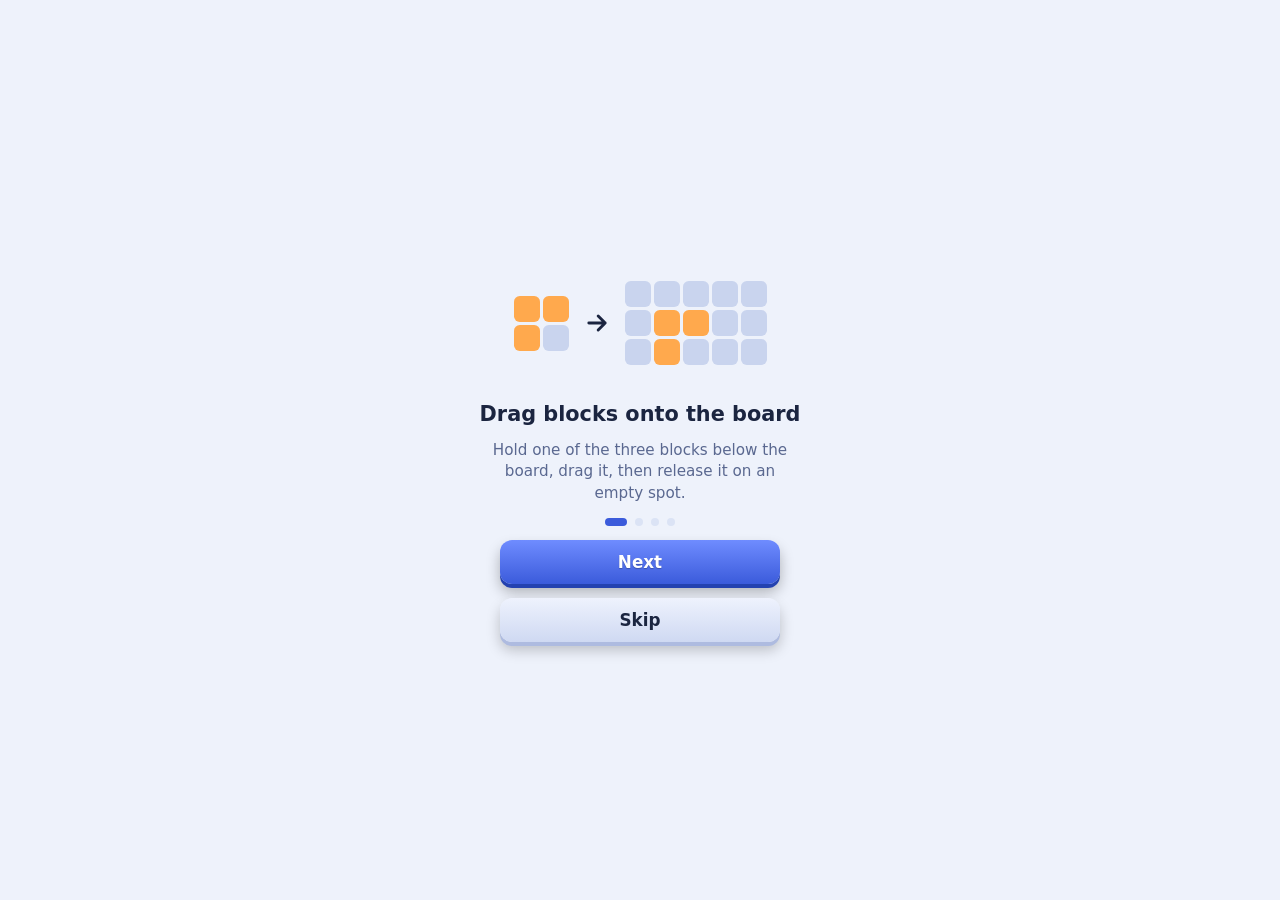
==== commit 5e5185ee: "Add files via upload" ====
--- a/index.html
+++ b/index.html
@@ -2,7 +2,7 @@
 <html lang="id">
 <head>
 <meta charset="utf-8">
-<meta http-equiv="Content-Security-Policy" content="default-src 'none'; script-src 'unsafe-inline'; style-src 'unsafe-inline'; img-src 'self' data:; connect-src 'self' https://*.supabase.co; manifest-src 'self'; worker-src 'self'; base-uri 'none'; form-action 'none'">
+<meta http-equiv="Content-Security-Policy" content="default-src 'none'; script-src 'self'; style-src 'self' 'unsafe-inline'; img-src 'self' data:; connect-src 'self' https://*.supabase.co; manifest-src 'self'; worker-src 'self'; base-uri 'none'; form-action 'none'">
 <meta name="viewport" content="width=device-width, initial-scale=1, viewport-fit=cover">
 <title>Blox Blast Mini</title>
 <link rel="manifest" href="manifest.json">
@@ -11,1011 +11,193 @@
 <meta name="apple-mobile-web-app-capable" content="yes">
 <link rel="apple-touch-icon" href="icon-192.png">
 <link rel="icon" href="icon-192.png">
-<style>
-:root{--bg:#eef2fb;--panel:#dbe3f5;--cell:#c9d4ee;--text:#1b2540;--muted:#5a6890;--btn:#3b5bdb;--b1:#6f8cff;--b2:#3b5bdb;--bd:#2442b0;--p1:#eef2fd;--p2:#cfd9f2;--pd:#aebbe0;--cs:min(10.5vw,46px);box-sizing:border-box;padding-top:env(safe-area-inset-top,0px);padding-bottom:env(safe-area-inset-bottom,0px)}
-@media (prefers-color-scheme:dark){:root:not([data-theme="light"]){--bg:#14213d;--panel:#1d2f57;--cell:#2a4272;--text:#f4f6fb;--muted:#9fb0d3;--btn:#5c7cfa;--b1:#8aa1ff;--b2:#4a69e6;--bd:#2a45a8;--p1:#33508a;--p2:#243d6d;--pd:#142443}}
-:root[data-theme="dark"]{--bg:#14213d;--panel:#1d2f57;--cell:#2a4272;--text:#f4f6fb;--muted:#9fb0d3;--btn:#5c7cfa;--b1:#8aa1ff;--b2:#4a69e6;--bd:#2a45a8;--p1:#33508a;--p2:#243d6d;--pd:#142443}
-*{box-sizing:border-box}
-html,body{height:100%;margin:0}
-body{background:var(--bg);color:var(--text);font-family:"Trebuchet MS",system-ui,sans-serif;display:flex;flex-direction:column;align-items:center;justify-content:safe center;gap:10px;overflow-x:hidden;overflow-y:auto;user-select:none;-webkit-user-select:none}
-h1{margin:0;font-size:1.2rem;letter-spacing:.5px}
-.top{display:flex;align-items:center;gap:14px}
-.bar{display:flex;gap:28px}
-.stat{text-align:center}
-.stat b{display:block;font-size:1.7rem;line-height:1.1}
-.stat span{font-size:.8rem;color:var(--muted)}
-.wrap{position:relative}
-#board{display:grid;grid-template-columns:repeat(8,var(--cs));gap:3px;padding:6px;background:var(--panel);border-radius:14px}
-.cell{width:var(--cs);height:var(--cs);background:var(--cell);border-radius:22%;transition:background .15s}
-.cell.ghost{opacity:.5}
-.cell.pop{animation:pop .22s ease-out}
-@keyframes pop{0%{transform:scale(.6)}60%{transform:scale(1.12)}100%{transform:scale(1)}}
-/* skin blok */
-:where([data-skin=glass]) :is(.cell.on,.piece i,.pv,.tg i.f){border-radius:26%;box-shadow:inset 0 3px 0 rgba(255,255,255,.45),inset 0 -4px 0 rgba(0,0,0,.2),0 2px 4px rgba(0,0,0,.25)}
-:where([data-skin=pixel]) :is(.cell.on,.piece i,.pv,.tg i.f){border-radius:2px;box-shadow:inset 3px 3px 0 rgba(255,255,255,.4),inset -3px -3px 0 rgba(0,0,0,.3)}
-:where([data-skin=ball]) :is(.cell.on,.piece i,.pv,.tg i.f){border-radius:50%;box-shadow:inset -3px -4px 6px rgba(0,0,0,.25),inset 3px 3px 5px rgba(255,255,255,.5)}
-:where([data-skin=neon]) :is(.cell.on,.piece i,.pv,.tg i.f){box-shadow:inset 0 0 0 2px rgba(255,255,255,.75),0 0 10px rgba(255,255,255,.4);filter:saturate(1.5) brightness(1.1)}
-.cell.blast{box-shadow:inset 0 0 0 3px #ff6b6b;filter:brightness(1.2)}
-.cell.tgt{box-shadow:inset 0 0 0 2px rgba(255,255,255,.6)}
-.cell.will{filter:brightness(1.25);box-shadow:inset 0 0 0 3px rgba(255,255,255,.75)}
-.cell.flash{animation:fl .22s ease-in forwards}
-@keyframes fl{to{transform:scale(.2);opacity:0}}
-#tray{display:flex;justify-content:space-between;width:calc(var(--cs)*8 + 33px)}
-.slot{width:calc(var(--cs)*2.9);height:calc(var(--cs)*2.9);display:grid;place-items:center;touch-action:none;cursor:grab}
-.piece{display:grid;gap:calc(3px*var(--k))}
-.piece i{border-radius:22%}
-.float{position:fixed;left:0;top:0;pointer-events:none;z-index:9;opacity:.92}
-#toast{position:absolute;left:0;right:0;top:40%;text-align:center;font-size:1.6rem;font-weight:700;pointer-events:none;opacity:0;text-shadow:0 2px 6px rgba(0,0,0,.35);color:#fff}
-#toast.show{animation:t .9s ease-out}
-@keyframes t{0%{opacity:0;transform:scale(.7)}20%{opacity:1;transform:scale(1.1)}80%{opacity:1}100%{opacity:0;transform:translateY(-20px)}}
-#end{position:absolute;inset:0;background:rgba(10,16,35,.82);border-radius:14px;display:flex;flex-direction:column;align-items:center;justify-content:center;gap:10px;color:#fff;z-index:5}
-#end[hidden]{display:none}
-#end h2{margin:0;font-size:1.8rem}
-#end p{margin:0}
-button{margin-top:8px;background:linear-gradient(180deg,var(--b1),var(--b2));color:#fff;border:0;box-shadow:0 4px 0 var(--bd),0 8px 14px rgba(0,0,0,.28);text-shadow:0 1px 1px rgba(0,0,0,.25);transition:transform .08s,box-shadow .08s;border-radius:12px;padding:12px 26px;font-size:1.05rem;font-weight:700;font-family:inherit;cursor:pointer}
-button:focus-visible{outline:3px solid #ffd43b;outline-offset:2px}
-.tools{display:flex;gap:10px}
-.ic{margin:0;padding:6px 14px;font-size:1.1rem;background:var(--panel);color:var(--text)}
-.goal{width:calc(var(--cs)*8 + 33px);font-size:.85rem;color:var(--muted);text-align:center;min-height:2.6em}
-.gbar{height:6px;background:var(--panel);border-radius:3px;margin-top:4px;overflow:hidden}
-#gfill{height:100%;width:0;background:#51cf66;transition:width .3s}
-#final{white-space:pre-line;text-align:center}
-.alt{background:var(--panel);color:var(--text)}
-.screen{position:fixed;inset:0;z-index:20;background:var(--bg);display:flex;flex-direction:column;align-items:center;justify-content:safe center;gap:14px;padding:calc(16px + env(safe-area-inset-top,0px)) 16px calc(16px + env(safe-area-inset-bottom,0px));overflow-y:auto}
-.screen[hidden]{display:none}
-.screen h2{margin:0;font-size:1.3rem}
-.logo{display:grid;grid-template-columns:repeat(3,34px);gap:4px}
-.logo i{height:34px;border-radius:22%}
-.title{font-size:2rem;margin:0;text-align:center;line-height:1.1}
-.sub{color:var(--muted);margin:0;text-align:center;font-size:.85rem;max-width:340px}
-.mb{margin:0;width:min(280px,80vw)}
-.row{display:flex;align-items:center;justify-content:space-between;width:min(340px,92vw)}
-.row span{width:52px}
-.back{margin:0;padding:6px 16px;background:var(--panel);color:var(--text);font-size:1.1rem}
-#lvls{display:grid;grid-template-columns:repeat(2,1fr);gap:10px;width:min(340px,92vw)}
-.lv{margin:0;padding:12px 10px;text-align:left;background:var(--panel);color:var(--text);font-size:1.05rem;line-height:1.35}
-.lv small{display:block;font-size:.75rem;color:var(--muted);font-weight:400}
-.lv .st{display:block;margin:2px 0}
-.lv:disabled{opacity:.4;cursor:default}
-.stats{display:flex;gap:10px;width:min(340px,92vw)}
-.card{background:var(--panel);border-radius:14px;padding:14px 10px;flex:1;text-align:center;font-size:.8rem;color:var(--muted)}
-.card b{font-size:1.8rem;color:var(--text);display:block}
-#week{display:grid;grid-template-columns:repeat(7,1fr);gap:6px;width:min(340px,92vw);text-align:center;font-size:.7rem;color:var(--muted)}
-#week div{background:var(--panel);border-radius:10px;padding:6px 0}
-#week .on{background:var(--btn);color:#fff}
-#week .today{outline:2px solid var(--text)}
-#week b{display:block;font-size:.95rem}
-.ic,.back{display:inline-flex;align-items:center;justify-content:center}
-.ic svg,.back svg{display:block}
-.stars{display:inline-flex;gap:3px}
-.stars svg{display:block}
-.estars{display:flex;justify-content:center;min-height:0}
-button:active:not(:disabled){transform:translateY(3px);box-shadow:0 1px 0 var(--bd),0 3px 6px rgba(0,0,0,.28)}
-.alt,.ic,.back,.lv{background:linear-gradient(180deg,var(--p1),var(--p2));box-shadow:0 4px 0 var(--pd),0 8px 14px rgba(0,0,0,.22);text-shadow:none}
-.alt:active:not(:disabled),.ic:active:not(:disabled),.back:active:not(:disabled),.lv:active:not(:disabled){box-shadow:0 1px 0 var(--pd),0 3px 6px rgba(0,0,0,.22)}
-.lv:disabled{box-shadow:0 2px 0 var(--pd)}
-.card,#week div{box-shadow:0 3px 8px rgba(0,0,0,.18)}
-#week .on{background:linear-gradient(180deg,var(--b1),var(--b2))}
-#gico{display:flex;justify-content:center;gap:4px;margin-top:4px}
-#gico:empty{display:none}
-.gi{display:inline-flex;width:22px;height:22px;border-radius:6px;padding:2px;background:linear-gradient(180deg,var(--b1),var(--b2));box-shadow:0 2px 0 var(--bd)}
-.gi svg{width:100%;height:100%}
-.pwbar{display:flex;gap:14px;justify-content:center}
-.pw{position:relative;margin:0;padding:6px 14px;min-width:72px;display:inline-flex;flex-direction:column;align-items:center;gap:3px;font-size:.68rem;font-weight:700;line-height:1}
-.pw svg{width:22px;height:22px}
-.pw .bd{position:absolute;top:-7px;right:-7px;min-width:20px;height:20px;padding:0 5px;border-radius:10px;background:#ff6b6b;color:#fff;font-size:.72rem;display:flex;align-items:center;justify-content:center;box-shadow:0 2px 4px rgba(0,0,0,.3);text-shadow:none}
-.pw:disabled{opacity:.4;cursor:default}
-.pw.on{background:linear-gradient(180deg,#ffa8a8,#ff6b6b);color:#fff;box-shadow:0 4px 0 #c92a2a,0 8px 14px rgba(0,0,0,.25)}
-.list{display:flex;flex-direction:column;gap:8px;width:min(340px,92vw)}
-.mis,.ac{background:var(--panel);border-radius:12px;padding:10px 12px;box-shadow:0 3px 8px rgba(0,0,0,.18);font-size:.9rem}
-.mis small,.ac small{display:block;color:var(--muted);font-size:.75rem}
-.mis .gbar{margin-top:6px}
-.gf{height:100%;background:#51cf66}
-.mis.done{opacity:.75}
-.ac{display:flex;gap:10px;align-items:center}
-.ac svg{width:26px;height:26px;flex:none}
-.ac.lock{opacity:.5}
-.ac.un svg{color:#e6b800}
-.skins{display:grid;grid-template-columns:repeat(3,1fr);gap:10px;width:min(340px,92vw)}
-.sk{margin:0;padding:10px 6px;display:flex;flex-direction:column;align-items:center;gap:6px;font-size:.8rem}
-.sk.sel{outline:3px solid var(--btn);outline-offset:1px}
-.skinprev{display:flex;gap:3px}
-.pv{display:inline-block;width:20px;height:20px;border-radius:22%}
-#end{justify-content:safe center;overflow-y:auto;gap:8px}
-#end button{margin:0;padding:10px 24px;font-size:1rem}
-#end .sub{color:#cbd5f0}
-#shareMsg:empty{display:none}
-#share{display:inline-flex;align-items:center;gap:8px}
-#share svg{width:18px;height:18px}
-#tut{z-index:30}
-.tart{min-height:130px;display:flex;align-items:center;justify-content:center;gap:14px}
-.tart svg{width:28px;height:28px}
-.tart .gi{width:46px;height:46px;padding:7px}
-.tart .gi svg{width:100%;height:100%}
-.tg{display:grid;gap:3px}
-.tg i{display:block;width:26px;height:26px;border-radius:22%;background:var(--cell)}
-.tg i.gh{animation:ghp 1.2s ease-in-out infinite}
-.tg i.ln{animation:lnp 1s ease-in-out infinite}
-@keyframes ghp{0%,100%{opacity:.3}50%{opacity:1}}
-@keyframes lnp{0%,100%{transform:scale(1)}50%{transform:scale(.8);filter:brightness(1.4)}}
-.tdots{display:flex;gap:8px;align-items:center}
-.tdots i{width:8px;height:8px;border-radius:4px;background:var(--panel)}
-.tdots i.on{width:22px;background:var(--btn)}
-.tpu{display:flex;gap:12px}
-.tpu div{display:flex;flex-direction:column;align-items:center;gap:6px;font-size:.75rem;font-weight:700;background:var(--panel);border-radius:12px;padding:10px 14px;box-shadow:0 3px 8px rgba(0,0,0,.18)}
-#tut .sub{font-size:.95rem;max-width:300px;line-height:1.4}
-@media (prefers-reduced-motion:reduce){.tg i.gh,.tg i.ln{animation:none}}
-#home{gap:10px}
-.nm{display:flex;gap:8px;width:min(340px,92vw)}
-.nm input{flex:1;min-width:0;padding:10px 12px;border-radius:10px;border:2px solid var(--panel);background:var(--bg);color:var(--text);font-size:1rem;font-family:inherit}
-.nm button{margin:0;padding:8px 14px}
-.tabs{display:flex;gap:6px;width:min(340px,92vw)}
-.tab{margin:0;flex:1;padding:8px 4px;font-size:.78rem}
-.tab.sel{outline:3px solid var(--btn);outline-offset:1px}
-.lbr{display:flex;justify-content:space-between;gap:10px;background:var(--panel);border-radius:10px;padding:8px 12px;font-size:.9rem;box-shadow:0 3px 8px rgba(0,0,0,.18)}
-.lbr.me{outline:2px solid var(--btn)}
-.lnk{color:var(--text);text-decoration:underline;font-size:.9rem}
-.hint{font-size:.8rem;color:var(--muted);margin:0;padding:0 16px;text-align:center;max-width:400px}
-@media (prefers-reduced-motion:reduce){.cell.flash,#toast.show{animation-duration:.01s}}
-</style>
+<link rel="stylesheet" href="css/base.css">
+<link rel="stylesheet" href="css/board.css">
+<link rel="stylesheet" href="css/skins.css">
+<link rel="stylesheet" href="css/effects.css">
+<link rel="stylesheet" href="css/controls.css">
+<link rel="stylesheet" href="css/screens.css">
+<link rel="stylesheet" href="css/buttons.css">
+<link rel="stylesheet" href="css/powerups.css">
+<link rel="stylesheet" href="css/progress.css">
+<link rel="stylesheet" href="css/overlays.css">
+<link rel="stylesheet" href="css/leaderboard.css">
+<link rel="stylesheet" href="css/extras.css">
+<link rel="stylesheet" href="css/levels.css">
+<link rel="stylesheet" href="css/lock.css">
+<link rel="stylesheet" href="css/account.css">
 </head>
 <body>
 <div class="top">
   <h1>Blox Blast Mini</h1>
-  <div class="tools"><button class="ic" id="mnu" aria-label="Beranda"><svg viewBox="0 0 24 24" width="20" height="20" fill="none" stroke="currentColor" stroke-width="2" stroke-linecap="round" stroke-linejoin="round" aria-hidden="true"><path d="M3 11l9-8 9 8"/><path d="M5 10v10h5v-6h4v6h5V10"/></svg></button><button class="ic" id="snd" aria-label="Suara"><svg viewBox="0 0 24 24" width="20" height="20" fill="none" stroke="currentColor" stroke-width="2" stroke-linecap="round" stroke-linejoin="round" aria-hidden="true"><path d="M4 9v6h4l5 4V5L8 9H4z" fill="currentColor"/><path d="M16.5 8.5a5 5 0 010 7"/><path d="M19 6a8.5 8.5 0 010 12"/></svg></button><button class="ic" id="thm" aria-label="Ganti tema"><svg viewBox="0 0 24 24" width="20" height="20" fill="none" stroke="currentColor" stroke-width="2" stroke-linecap="round" stroke-linejoin="round" aria-hidden="true"><circle cx="12" cy="12" r="9"/><path d="M12 3a9 9 0 000 18z" fill="currentColor"/></svg></button></div>
+  <div class="tools"><button class="ic" id="mnu" aria-label="Home"><svg viewBox="0 0 24 24" width="20" height="20" fill="none" stroke="currentColor" stroke-width="2" stroke-linecap="round" stroke-linejoin="round" aria-hidden="true"><path d="M3 11l9-8 9 8"/><path d="M5 10v10h5v-6h4v6h5V10"/></svg></button><button class="ic" id="snd" aria-label="Sound"><svg viewBox="0 0 24 24" width="20" height="20" fill="none" stroke="currentColor" stroke-width="2" stroke-linecap="round" stroke-linejoin="round" aria-hidden="true"><path d="M4 9v6h4l5 4V5L8 9H4z" fill="currentColor"/><path d="M16.5 8.5a5 5 0 010 7"/><path d="M19 6a8.5 8.5 0 010 12"/></svg></button><button class="ic" id="thm" aria-label="Theme"><svg viewBox="0 0 24 24" width="20" height="20" fill="none" stroke="currentColor" stroke-width="2" stroke-linecap="round" stroke-linejoin="round" aria-hidden="true"><circle cx="12" cy="12" r="9"/><path d="M12 3a9 9 0 000 18z" fill="currentColor"/></svg></button></div>
 </div>
 <div class="bar">
-  <div class="stat"><b id="score">0</b><span>Skor</span></div>
-  <div class="stat"><b id="best">0</b><span id="blab">Terbaik</span></div>
+  <div class="stat"><b id="score">0</b><span data-i18n="score"></span></div>
+  <div class="stat"><b id="best">0</b><span id="blab"></span></div>
 </div>
 <div class="goal"><span id="gtxt"></span><div id="gico"></div><div class="gbar"><div id="gfill"></div></div></div>
 <div class="wrap">
   <div id="board"></div>
   <div id="toast"></div>
   <div id="end" hidden>
-    <h2 id="etitle">Game selesai</h2>
+    <h2 id="etitle"></h2>
     <div class="estars" id="estars"></div>
     <p id="final"></p>
     <p class="sub" id="shareMsg"></p>
-    <button id="next" hidden>Level berikutnya</button>
-    <button id="again">Main lagi</button>
-    <button id="share" class="alt"><svg viewBox="0 0 24 24" fill="none" stroke="currentColor" stroke-width="2" stroke-linecap="round" stroke-linejoin="round" aria-hidden="true"><circle cx="18" cy="5" r="3"/><circle cx="6" cy="12" r="3"/><circle cx="18" cy="19" r="3"/><path d="M8.6 10.5l6.8-4M8.6 13.5l6.8 4"/></svg>Bagikan hasil</button>
-    <button id="toLb" class="alt" hidden>Papan peringkat</button>
-    <button id="toMenu" class="alt">Kembali</button>
+    <button id="next" hidden data-i18n="end_next"></button>
+    <button id="again" data-i18n="end_again"></button>
+    <button id="share" class="alt"><svg viewBox="0 0 24 24" fill="none" stroke="currentColor" stroke-width="2" stroke-linecap="round" stroke-linejoin="round" aria-hidden="true"><circle cx="18" cy="5" r="3"/><circle cx="6" cy="12" r="3"/><circle cx="18" cy="19" r="3"/><path d="M8.6 10.5l6.8-4M8.6 13.5l6.8 4"/></svg><span data-i18n="end_share"></span></button>
+    <button id="toLb" class="alt" hidden data-i18n="end_lb"></button>
+    <button id="toMenu" class="alt" data-i18n="back"></button>
   </div>
 </div>
 <div id="tray"></div>
-<div class="pwbar"><button class="alt pw" id="p-bomb" aria-label="Bom"></button><button class="alt pw" id="p-shuffle" aria-label="Acak blok"></button><button class="alt pw" id="p-undo" aria-label="Urungkan"></button></div>
-<p class="hint" id="hint">Seret blok ke papan. Isi satu baris atau kolom penuh untuk menghapusnya.</p>
+<div class="pwbar"><button class="alt pw" id="p-bomb" data-i18n-aria="aria_bomb"></button><button class="alt pw" id="p-shuffle" data-i18n-aria="aria_shuffle"></button><button class="alt pw" id="p-undo" data-i18n-aria="aria_undo"></button></div>
+<p class="hint" id="hint"></p>
+
 <div id="home" class="screen">
   <div class="logo"><i style="background:#ff6b6b"></i><i style="background:#ffa94d"></i><i style="background:#ffd43b"></i><i style="background:#51cf66"></i><i style="background:#4dabf7"></i><i style="background:#9775fa"></i><i></i><i style="background:#f783ac"></i><i style="background:#ff6b6b"></i></div>
   <h1 class="title">Blox Blast Mini</h1>
   <p class="sub" id="homeInfo"></p>
-  <button class="mb" id="hCont" hidden>Lanjutkan</button>
-  <button class="mb" id="hClassic">Klasik</button>
-  <button class="mb" id="hLevel">Level</button>
-  <button class="mb" id="hDaily">Tantangan harian</button>
-  <button class="mb" id="hTimed">Mode waktu</button>
-  <button class="mb" id="hMis">Misi dan pencapaian</button>
-  <button class="mb alt" id="hLb">Papan peringkat</button>
-  <button class="mb alt" id="hSet">Pengaturan</button>
-  <a id="apkLink" class="sub lnk" hidden>Unduh APK Android</a>
-</div>
+  <p class="sub" id="homeAcc"></p>
+  <button class="mb" id="hStart" data-i18n="home_start"></button>
+  <button class="mb alt" id="hLb" data-i18n="home_lb"></button>
+  <button class="mb alt" id="hSet" data-i18n="home_set"></button>
+</div>
+
+<div id="startScreen" class="screen" hidden>
+  <div class="row"><button class="back" data-back="home" data-i18n-aria="back"><svg viewBox="0 0 24 24" width="20" height="20" fill="none" stroke="currentColor" stroke-width="2" stroke-linecap="round" stroke-linejoin="round" aria-hidden="true"><path d="M19 12H5"/><path d="M11 6l-6 6 6 6"/></svg></button><h2 data-i18n="start_title"></h2><span></span></div>
+  <button class="mb" id="hCont" hidden></button>
+  <button class="mc" id="hClassic"><b data-i18n="mode_classic"></b><small data-i18n="mode_classic_d"></small></button>
+  <button class="mc" id="hLevel"><b data-i18n="mode_level"></b><small data-i18n="mode_level_d"></small></button>
+  <button class="mc" id="hDaily"><b data-i18n="mode_daily"></b><small data-i18n="mode_daily_d"></small></button>
+  <button class="mc" id="hTimed"><b data-i18n="mode_timed"></b><small data-i18n="mode_timed_d"></small></button>
+  <button class="mb alt" id="hMis" data-i18n="start_missions"></button>
+</div>
+
 <div id="lvlScreen" class="screen" hidden>
-  <div class="row"><button class="back" aria-label="Kembali"><svg viewBox="0 0 24 24" width="20" height="20" fill="none" stroke="currentColor" stroke-width="2" stroke-linecap="round" stroke-linejoin="round" aria-hidden="true"><path d="M19 12H5"/><path d="M11 6l-6 6 6 6"/></svg></button><h2>Pilih level</h2><span></span></div>
+  <div class="row"><button class="back" data-back="start" data-i18n-aria="back"><svg viewBox="0 0 24 24" width="20" height="20" fill="none" stroke="currentColor" stroke-width="2" stroke-linecap="round" stroke-linejoin="round" aria-hidden="true"><path d="M19 12H5"/><path d="M11 6l-6 6 6 6"/></svg></button><h2 data-i18n="lv_title"></h2><span></span></div>
   <p class="sub" id="lvInfo"></p>
   <div id="lvls"></div>
 </div>
+
 <div id="dayScreen" class="screen" hidden>
-  <div class="row"><button class="back" aria-label="Kembali"><svg viewBox="0 0 24 24" width="20" height="20" fill="none" stroke="currentColor" stroke-width="2" stroke-linecap="round" stroke-linejoin="round" aria-hidden="true"><path d="M19 12H5"/><path d="M11 6l-6 6 6 6"/></svg></button><h2>Tantangan harian</h2><span></span></div>
+  <div class="row"><button class="back" data-back="start" data-i18n-aria="back"><svg viewBox="0 0 24 24" width="20" height="20" fill="none" stroke="currentColor" stroke-width="2" stroke-linecap="round" stroke-linejoin="round" aria-hidden="true"><path d="M19 12H5"/><path d="M11 6l-6 6 6 6"/></svg></button><h2 data-i18n="day_title"></h2><span></span></div>
   <p class="sub" id="dDate"></p>
-  <div class="stats"><div class="card"><b id="dStreak">0</b>hari beruntun</div><div class="card"><b id="dBest">0</b>rekor hari ini</div></div>
-  <p class="sub">Hapus semua kotak bergambar di papan untuk menyelesaikan tantangan. Papan dan urutan blok sama untuk semua pemain hari ini.</p>
+  <div class="stats"><div class="card"><b id="dStreak">0</b><span data-i18n="day_streak"></span></div><div class="card"><b id="dBest">0</b><span data-i18n="day_best"></span></div></div>
+  <p class="sub" data-i18n="day_desc"></p>
   <div id="week"></div>
-  <button class="mb" id="dStart">Mulai</button>
-</div>
+  <button class="mb" id="dStart"></button>
+</div>
+
 <div id="achScreen" class="screen" hidden>
-  <div class="row"><button class="back" aria-label="Kembali"><svg viewBox="0 0 24 24" width="20" height="20" fill="none" stroke="currentColor" stroke-width="2" stroke-linecap="round" stroke-linejoin="round" aria-hidden="true"><path d="M19 12H5"/><path d="M11 6l-6 6 6 6"/></svg></button><h2>Misi hari ini</h2><span></span></div>
-  <p class="sub">Misi baru tiap hari. Hadiahnya power-up tambahan di awal game berikutnya.</p>
+  <div class="row"><button class="back" data-back="start" data-i18n-aria="back"><svg viewBox="0 0 24 24" width="20" height="20" fill="none" stroke="currentColor" stroke-width="2" stroke-linecap="round" stroke-linejoin="round" aria-hidden="true"><path d="M19 12H5"/><path d="M11 6l-6 6 6 6"/></svg></button><h2 data-i18n="miss_title"></h2><span></span></div>
+  <p class="sub" data-i18n="miss_sub"></p>
   <div id="missions" class="list"></div>
-  <h2 id="achH">Pencapaian</h2>
+  <h2 id="achH"></h2>
   <div id="achList" class="list"></div>
 </div>
+
 <div id="setScreen" class="screen" hidden>
-  <div class="row"><button class="back" aria-label="Kembali"><svg viewBox="0 0 24 24" width="20" height="20" fill="none" stroke="currentColor" stroke-width="2" stroke-linecap="round" stroke-linejoin="round" aria-hidden="true"><path d="M19 12H5"/><path d="M11 6l-6 6 6 6"/></svg></button><h2>Pengaturan</h2><span></span></div>
-  <p class="sub">Gaya blok</p>
+  <div class="row"><button class="back" data-back="home" data-i18n-aria="back"><svg viewBox="0 0 24 24" width="20" height="20" fill="none" stroke="currentColor" stroke-width="2" stroke-linecap="round" stroke-linejoin="round" aria-hidden="true"><path d="M19 12H5"/><path d="M11 6l-6 6 6 6"/></svg></button><h2 data-i18n="set_title"></h2><span></span></div>
+  <button class="mb" id="sAcc"></button>
+  <p class="sub" data-i18n="set_lang"></p>
+  <div class="tabs" id="langs"></div>
+  <p class="sub" data-i18n="set_skin"></p>
   <div id="skins" class="skins"></div>
-  <p class="sub">Suara</p>
+  <p class="sub" data-i18n="set_sound"></p>
   <button class="mb" id="sMusic"></button>
   <button class="mb" id="sSfx"></button>
-  <button class="mb alt" id="sTut">Lihat tutorial</button>
-</div>
+  <button class="mb" id="sPin"></button>
+  <button class="mb alt" id="sTut" data-i18n="set_tut"></button>
+  <button class="mb alt" id="sPriv" data-i18n="set_priv"></button>
+  <a id="apkLink" class="sub lnk" hidden data-i18n="apk_link"></a>
+</div>
+
 <div id="lbScreen" class="screen" hidden>
-  <div class="row"><button class="back" aria-label="Kembali"><svg viewBox="0 0 24 24" width="20" height="20" fill="none" stroke="currentColor" stroke-width="2" stroke-linecap="round" stroke-linejoin="round" aria-hidden="true"><path d="M19 12H5"/><path d="M11 6l-6 6 6 6"/></svg></button><h2>Papan peringkat</h2><span></span></div>
-  <div class="nm"><input id="lbName" maxlength="16" placeholder="Nama pemain (2-16 karakter)" autocomplete="off"><button class="alt" id="lbSave">Simpan</button></div>
-  <div class="tabs"><button class="alt tab" data-t="daily">Harian</button><button class="alt tab" data-t="timed">Waktu hari ini</button><button class="alt tab" data-t="timedall">Waktu semua</button></div>
+  <div class="row"><button class="back" data-back="home" data-i18n-aria="back"><svg viewBox="0 0 24 24" width="20" height="20" fill="none" stroke="currentColor" stroke-width="2" stroke-linecap="round" stroke-linejoin="round" aria-hidden="true"><path d="M19 12H5"/><path d="M11 6l-6 6 6 6"/></svg></button><h2 data-i18n="lb_title"></h2><span></span></div>
+  <p class="sub" id="lbAcc"></p>
+  <button class="mb alt" id="lbLogin" hidden data-i18n="lb_login_btn"></button>
+  <div class="tabs"><button class="alt tab" data-t="daily" data-i18n="lb_tab_daily"></button><button class="alt tab" data-t="timed" data-i18n="lb_tab_timed"></button><button class="alt tab" data-t="timedall" data-i18n="lb_tab_all"></button></div>
   <p class="sub" id="lbMsg"></p>
   <p class="sub" id="lbInfo"></p>
   <div id="lbList" class="list"></div>
 </div>
+
+<div id="accScreen" class="screen" hidden>
+  <div class="row"><button class="back" data-back="settings" data-i18n-aria="back"><svg viewBox="0 0 24 24" width="20" height="20" fill="none" stroke="currentColor" stroke-width="2" stroke-linecap="round" stroke-linejoin="round" aria-hidden="true"><path d="M19 12H5"/><path d="M11 6l-6 6 6 6"/></svg></button><h2 data-i18n="acc_title"></h2><span></span></div>
+  <div id="accOut" class="accbox">
+    <p class="sub" data-i18n="acc_info_guest"></p>
+    <div class="tabs"><button class="alt tab sel" id="tabIn" data-i18n="acc_login"></button><button class="alt tab" id="tabUp" data-i18n="acc_signup"></button></div>
+    <input class="fld" id="accEmail" type="email" autocomplete="email" data-i18n-ph="acc_email">
+    <input class="fld" id="accUser" maxlength="16" autocomplete="username" hidden data-i18n-ph="acc_user">
+    <input class="fld" id="accPass" type="password" autocomplete="current-password" data-i18n-ph="acc_pass">
+    <button class="mb" id="accGo" data-i18n="acc_login"></button>
+    <button class="lnk2" id="accForgot" data-i18n="acc_forgot"></button>
+  </div>
+  <div id="accRec" class="accbox" hidden>
+    <input class="fld" id="accNew" type="password" autocomplete="new-password" data-i18n-ph="acc_newpass">
+    <button class="mb" id="accSetPass" data-i18n="acc_setpass"></button>
+  </div>
+  <div id="accIn" class="accbox" hidden>
+    <p class="sub" id="accWho"></p>
+    <p class="sub" id="accSyncT"></p>
+    <button class="mb" id="accSync" data-i18n="acc_sync"></button>
+    <button class="mb alt" id="accAdminBtn" hidden data-i18n="acc_admin"></button>
+    <button class="mb alt" id="accLogout" data-i18n="acc_logout"></button>
+    <p class="sub" data-i18n="acc_logout_note"></p>
+    <button class="lnk2" id="accDel" data-i18n="acc_delete"></button>
+  </div>
+  <p class="sub" id="accMsg"></p>
+</div>
+
+<div id="adminScreen" class="screen" hidden>
+  <div class="row"><button class="back" data-back="account" data-i18n-aria="back"><svg viewBox="0 0 24 24" width="20" height="20" fill="none" stroke="currentColor" stroke-width="2" stroke-linecap="round" stroke-linejoin="round" aria-hidden="true"><path d="M19 12H5"/><path d="M11 6l-6 6 6 6"/></svg></button><h2>Panel admin</h2><span></span></div>
+  <div class="tabs wrap2" id="admTabs"><button class="alt tab sel" data-at="ov">Ringkasan</button><button class="alt tab" data-at="us">Pemain</button><button class="alt tab" data-at="sc">Skor</button><button class="alt tab" data-at="rp">Laporan</button><button class="alt tab" data-at="lg">Log</button></div>
+  <p class="sub" id="admMsg"></p>
+  <div id="admBody" class="list"></div>
+</div>
+
 <div id="tut" class="screen" hidden>
   <div class="tart" id="tutArt"></div>
   <h2 id="tutT"></h2>
   <p class="sub" id="tutD"></p>
   <div class="tdots" id="tutDots"></div>
-  <button class="mb" id="tutNext">Lanjut</button>
-  <button class="mb alt" id="tutSkip">Lewati</button>
-</div>
-<script>
-const N=8,COLORS=['#ff6b6b','#ffa94d','#ffd43b','#51cf66','#4dabf7','#9775fa','#f783ac'];
-const SHAPES=[[[1]],[[1,1]],[[1,1,1]],[[1,1,1,1]],[[1,1,1,1,1]],[[1],[1]],[[1],[1],[1]],[[1],[1],[1],[1]],[[1],[1],[1],[1],[1]],
-[[1,1],[1,1]],[[1,1,1],[1,1,1],[1,1,1]],[[1,1,1],[1,1,1]],[[1,1],[1,1],[1,1]],
-[[1,0],[1,1]],[[0,1],[1,1]],[[1,1],[1,0]],[[1,1],[0,1]],
-[[1,0,0],[1,0,0],[1,1,1]],[[0,0,1],[0,0,1],[1,1,1]],[[1,1,1],[1,0,0],[1,0,0]],[[1,1,1],[0,0,1],[0,0,1]],
-[[1,1,1],[0,1,0]],[[0,1,0],[1,1,1]],[[1,0],[1,1],[1,0]],[[0,1],[1,1],[0,1]]];
-const LEVELS=[
-{l:2,m:11,p:0},{l:3,m:14,p:2},{l:4,m:18,p:3},{l:5,m:21,p:4},{l:6,m:24,p:5},
-{l:6,m:24,p:6},{l:7,m:31,p:6},{l:8,m:31,p:7},{l:8,m:31,p:8},{l:9,m:43,p:8},
-{l:10,m:46,p:9},{l:10,m:37,p:10},{l:11,m:41,p:10},{l:12,m:59,p:11},{l:12,m:50,p:11},
-{l:13,m:56,p:12},{l:14,m:51,p:12},{l:14,m:66,p:13},{l:15,m:57,p:13},{l:16,m:57,p:14}];
-const TI=['<path d="M6.5 3h11l4.5 6.2L12 21 2 9.2z"/><path d="M2 9.2h20M9 3l-2 6.2L12 21M15 3l2 6.2L12 21" fill="none"/>','<path d="M12 2.5l2.9 6.1 6.6.8-4.9 4.6 1.3 6.6L12 17.3 6.1 20.6l1.3-6.6L2.5 9.4l6.6-.8z"/>','<path d="M12 21s-8-5.2-8-11a4.5 4.5 0 018-2.8A4.5 4.5 0 0120 10c0 5.8-8 11-8 11z"/>'];
-const tiSvg=i=>'<svg xmlns="http://www.w3.org/2000/svg" viewBox="0 0 24 24" fill="#fff" stroke="rgba(0,0,0,.45)" stroke-width="1.4" stroke-linejoin="round">'+TI[i]+'</svg>';
-const TURL=[0,1,2].map(i=>'url("data:image/svg+xml,'+encodeURIComponent(tiSvg(i))+'")');
-const CHECK='<svg viewBox="0 0 24 24" width="14" height="14" fill="none" stroke="currentColor" stroke-width="3" stroke-linecap="round" stroke-linejoin="round" aria-hidden="true"><path d="M5 12.5l4.5 4.5L19 7.5"/></svg>';
-/* ---- Keamanan data tersimpan: tanda tangan + validasi ---- */
-const SALT='bbm-7f3a91c2';
-function h53(str){let h1=0xdeadbeef,h2=0x41c6ce57;for(let i=0;i<str.length;i++){const c=str.charCodeAt(i);h1=Math.imul(h1^c,2654435761);h2=Math.imul(h2^c,1597334677)}h1=Math.imul(h1^(h1>>>16),2246822507)^Math.imul(h2^(h2>>>13),3266489909);h2=Math.imul(h2^(h2>>>16),2246822507)^Math.imul(h1^(h1>>>13),3266489909);return(4294967296*(2097151&h2)+(h1>>>0)).toString(36)}
-let tampered=false,migrate=false;
-try{migrate=localStorage.getItem('blox-sec')!=='1'}catch(e){}
-function secSet(k,v){try{const d=JSON.stringify(v);localStorage.setItem(k,JSON.stringify({d,s:h53(SALT+k+d)}))}catch(e){}}
-function secGet(k,def){
-  let raw=null;
-  try{raw=localStorage.getItem(k)}catch(e){return def}
-  if(raw===null)return def;
-  try{
-    const o=JSON.parse(raw);
-    if(o&&typeof o.d==='string'&&typeof o.s==='string'){
-      if(o.s===h53(SALT+k+o.d))return JSON.parse(o.d);
-      tampered=true;return def;
-    }
-    if(migrate)return o;
-    tampered=true;return def;
-  }catch(e){tampered=true;return def}
-}
-const numIn=(x,a,b)=>Number.isFinite(x)&&x>=a&&x<=b;
-const SHAPE_KEYS=SHAPES.map(x=>JSON.stringify(x));
-function sane(d){
-  if(!d||typeof d!=='object'||!Array.isArray(d.grid)||d.grid.length!==64)return false;
-  if(!d.grid.every(v=>Number.isInteger(v)&&v>=0&&v<=COLORS.length))return false;
-  if(!Array.isArray(d.pieces)||d.pieces.length!==3)return false;
-  if(!d.pieces.every(p=>p===null||(p&&SHAPE_KEYS.includes(JSON.stringify(p.s))&&Number.isInteger(p.c)&&p.c>=1&&p.c<=COLORS.length)))return false;
-  if(!['classic','daily','level','timed'].includes(d.mode||'classic'))return false;
-  if(!numIn(d.score,0,1e7)||!numIn(d.streak,0,1e4)||!numIn(d.linesCleared||0,0,1e4)||!numIn(d.movesLeft||0,0,500)||!numIn(d.dealIdx||0,0,1e5)||!numIn(d.meter||0,0,9)||!numIn(d.timeLeft||0,0,200))return false;
-  if(d.mode==='level'&&(!LEVELS[d.lvl]||d.movesLeft>LEVELS[d.lvl].m))return false;
-  if(d.pw&&!['bomb','shuffle','undo'].every(k=>numIn(d.pw[k],0,99)))return false;
-  if(d.targets&&!Object.entries(d.targets).every(([k,v])=>numIn(+k,0,63)&&[0,1,2].includes(v)))return false;
-  return true;
-}
-function cleanProg(p){
-  const o={unlocked:1,stars:{}};
-  if(p&&Number.isInteger(p.unlocked))o.unlocked=Math.min(LEVELS.length,Math.max(1,p.unlocked));
-  if(p&&p.stars&&typeof p.stars==='object')Object.entries(p.stars).forEach(([k,v])=>{if(+k>=0&&+k<LEVELS.length&&[1,2,3].includes(v))o.stars[k]=v});
-  return o;
-}
-function cleanDly(o){
-  const d={key:0,best:0,streak:0,last:0,hist:{},done:{}},n=(x,m)=>numIn(x,0,m)?x:0;
-  if(!o||typeof o!=='object')return d;
-  d.key=n(o.key,99991231);d.best=n(o.best,1e7);d.streak=n(o.streak,9999);d.last=n(o.last,99991231);
-  if(o.hist&&typeof o.hist==='object')Object.entries(o.hist).slice(-40).forEach(([k,v])=>{if(/^\d{8}$/.test(k))d.hist[k]=n(v,1e7)});
-  if(o.done&&typeof o.done==='object')Object.keys(o.done).slice(-40).forEach(k=>{if(/^\d{8}$/.test(k))d.done[k]=true});
-  return d;
-}
-const MT_KEYS=['lines','combo','multi','pu','score','level','daily'],PU3=['bomb','shuffle','undo'];
-function cleanAch(o){
-  const a={un:{},stats:{lines:0,combo:0,multi:0,clean:0,best:0,pu:{}},bonus:{bomb:0,shuffle:0,undo:0}};
-  if(!o||typeof o!=='object')return a;
-  if(o.un&&typeof o.un==='object')Object.keys(o.un).slice(0,50).forEach(k=>{if(/^[a-z0-9]{1,12}$/.test(k))a.un[k]=1});
-  const s=o.stats||{};
-  ['lines','combo','multi','clean','best'].forEach(k=>{a.stats[k]=numIn(s[k],0,1e7)?s[k]:0});
-  PU3.forEach(k=>{a.stats.pu[k]=numIn((s.pu||{})[k],0,1e6)?s.pu[k]:0;a.bonus[k]=numIn((o.bonus||{})[k],0,5)?o.bonus[k]:0});
-  return a;
-}
-function cleanMis(o){
-  const m={key:0,list:[]};
-  if(!o||!numIn(o.key,0,99991231)||!Array.isArray(o.list))return m;
-  m.key=o.key;
-  o.list.slice(0,3).forEach(x=>{if(x&&MT_KEYS.includes(x.t)&&numIn(x.g,1,9999)&&numIn(x.p,0,9999)&&PU3.includes(x.r))m.list.push({t:x.t,g:x.g,p:x.p,r:x.r,done:!!x.done})});
-  return m;
-}
-const $=s=>document.querySelector(s);
-const boardEl=$('#board'),trayEl=$('#tray'),endEl=$('#end'),toastEl=$('#toast');
-const cells=[];
-for(let i=0;i<64;i++){const d=document.createElement('div');d.className='cell';boardEl.appendChild(d);cells.push(d)}
-let grid,pieces,score,streak,over,busy,best=0,drag=null;
-let mode='classic',lvl=0,linesCleared=0,movesLeft=0,dealIdx=0,seed=0,R=Math.random,targets={},pw={bomb:1,shuffle:1,undo:1},meter=0,awardIdx=0,snap=null,bombOn=false,lastRes=null,tutI=0,pend=null,timeLeft=0,lastT=0;
-best=Math.min(1e7,Math.max(0,+secGet('blox-best',0)||0));
-let bestT=Math.min(1e7,Math.max(0,+secGet('blox-bt',0)||0));
-
-let muted=false,ac=null,musicOn=true;
-try{muted=localStorage.getItem('blox-mute')==='1';musicOn=localStorage.getItem('blox-music')!=='0'}catch(e){}
-function tone(f,d,t='sine',v=.08,at=0){
-  if(muted)return;
-  try{
-    ac=ac||new (window.AudioContext||window.webkitAudioContext)();
-    if(ac.state==='suspended')ac.resume();
-    const o=ac.createOscillator(),g=ac.createGain(),st=ac.currentTime+at;
-    o.type=t;o.frequency.value=f;
-    g.gain.setValueAtTime(v,st);g.gain.exponentialRampToValueAtTime(.0001,st+d);
-    o.connect(g);g.connect(ac.destination);o.start(st);o.stop(st+d);
-  }catch(e){}
-}
-const vib=p=>{try{if(!muted&&navigator.vibrate)navigator.vibrate(p)}catch(e){}};
-const sfx={
-  place(){tone(300,.1,'triangle');vib(10)},
-  clear(n){for(let i=0;i<Math.min(n+2,5);i++)tone(440*Math.pow(1.25,i),.18,'sine',.09,i*.07);vib([20,30,20])},
-  bomb(){tone(110,.28,'sawtooth',.1);tone(55,.35,'square',.07,.04);vib(60)},
-  gift(){[660,880,1100].forEach((f,i)=>tone(f,.15,'sine',.08,i*.08));vib([15,25,15])},
-  shuf(){tone(520,.07,'triangle');tone(700,.07,'triangle',.07,.08)},
-  undo(){tone(380,.12,'triangle')},
-  over(){[330,260,200].forEach((f,i)=>tone(f,.3,'sawtooth',.06,i*.18));vib(200)}
-};
-const SAVE='blox-save';
-const dayKey=d=>d.getFullYear()*10000+(d.getMonth()+1)*100+d.getDate();
-function mulberry(a){return function(){a|=0;a=a+0x6D2B79F5|0;let t=Math.imul(a^a>>>15,1|a);t=t+Math.imul(t^t>>>7,61|t)^t;return((t^t>>>14)>>>0)/4294967296}}
-let dly={key:0,best:0,streak:0,last:0,hist:{},done:{}},prog={unlocked:1,stars:{}};
-dly=cleanDly(secGet('blox-daily',{}));prog=cleanProg(secGet('blox-prog',{}));
-let ach=cleanAch(secGet('blox-ach',{})),mis=cleanMis(secGet('blox-mis',{}));
-function saveDaily(){secSet('blox-daily',dly)}
-function saveProg(){secSet('blox-prog',prog)}
-function touchDaily(){
-  const k=dayKey(new Date());
-  if(dly.key!==k){
-    const y=dayKey(new Date(Date.now()-864e5));
-    dly.streak=dly.last===y?dly.streak+1:1;dly.last=k;dly.key=k;dly.best=0;dly.hist[k]=0;
-    const ks=Object.keys(dly.hist).sort();while(ks.length>30)delete dly.hist[ks.shift()];
-    saveDaily();
-  }
-}
-function save(){
-  if(over){try{localStorage.removeItem(SAVE)}catch(e){}return}
-  secSet(SAVE,{grid,pieces,score,streak,mode,lvl,linesCleared,movesLeft,dealIdx,seed,targets,pw,meter,awardIdx,timeLeft,dk:dayKey(new Date())});
-}
-function load(){
-  try{
-    const d=secGet(SAVE,null);
-    if(sane(d)&&d.pieces.some(x=>x)&&(d.mode!=='daily'||(d.dk===dayKey(new Date())&&d.targets))&&(d.mode!=='timed'||d.dk===dayKey(new Date()))&&(d.mode!=='level'||LEVELS[d.lvl])){
-      mode=d.mode||'classic';lvl=d.lvl|0;linesCleared=d.linesCleared|0;movesLeft=d.movesLeft|0;dealIdx=d.dealIdx|0;seed=d.seed|0;targets=d.targets||{};timeLeft=+d.timeLeft||0;lastT=Date.now();pw=d.pw||{bomb:1,shuffle:1,undo:1};meter=d.meter|0;awardIdx=d.awardIdx|0;snap=null;bombOn=false;boardEl.style.touchAction='';
-      if(mode==='daily')touchDaily();
-      grid=d.grid;pieces=d.pieces;score=d.score|0;streak=d.streak|0;over=false;busy=false;
-      renderBoard();renderTray();updateScore();updateGoal();updatePw();endEl.hidden=true;return true;
-    }
-  }catch(e){}
-  return false;
-}
-const cellsOf=s=>s.flat().reduce((a,b)=>a+b,0);
-const rnd=a=>a[Math.floor(R()*a.length)];
-function newPiece(){
-  let s;
-  for(let t=0;t<3;t++){s=rnd(SHAPES);if(mode!=='classic'||score<400||cellsOf(s)>2||R()<.5)break}
-  return{s,c:1+Math.floor(R()*COLORS.length)};
-}
-function fits(s,r,c){
-  for(let y=0;y<s.length;y++)for(let x=0;x<s[0].length;x++)if(s[y][x]){
-    const R=r+y,C=c+x;
-    if(R<0||C<0||R>=N||C>=N||grid[R*N+C])return false;
-  }
-  return true;
-}
-function canPlaceAny(p){for(let r=0;r<N;r++)for(let c=0;c<N;c++)if(fits(p.s,r,c))return true;return false}
-function deal(){
-  if(seed)R=mulberry(seed+dealIdx*7919);
-  dealIdx++;
-  for(let t=0;t<(mode==='daily'||mode==='timed'?1:30);t++){pieces=[newPiece(),newPiece(),newPiece()];if(pieces.some(canPlaceAny))break}
-}
-function pieceEl(p,k){
-  const s=p.s,d=document.createElement('div');
-  d.className='piece';d.style.setProperty('--k',k);
-  d.style.gridTemplateColumns=`repeat(${s[0].length},calc(var(--cs)*${k}))`;
-  d.style.gridAutoRows=`calc(var(--cs)*${k})`;
-  s.forEach(row=>row.forEach(v=>{
-    const e=document.createElement('i');
-    if(v)e.style.background=COLORS[p.c-1];else e.style.visibility='hidden';
-    d.appendChild(e);
-  }));
-  return d;
-}
-function renderBoard(){
-  cells.forEach((c,i)=>{
-    const col=grid[i]?COLORS[grid[i]-1]:'',tg=grid[i]&&targets[i]!==undefined;
-    c.className='cell'+(grid[i]?' on':'')+(tg?' tgt':'');
-    c.style.background=tg?TURL[targets[i]]+' center/72% no-repeat, '+col:col;
-  });
-}
-function renderTray(){
-  trayEl.innerHTML='';
-  pieces.forEach((p,i)=>{
-    const sl=document.createElement('div');sl.className='slot';
-    if(p){sl.appendChild(pieceEl(p,.5));sl.onpointerdown=e=>startDrag(e,i)}
-    trayEl.appendChild(sl);
-  });
-}
-function updateScore(){
-  let v,l='Terbaik';
-  ev('score',score);
-  $('#score').textContent=score;
-  if(mode==='classic'){if(score>best){best=score;secSet('blox-best',best)}v=best}
-  else if(mode==='daily'){if(score>dly.best){dly.best=score;dly.hist[dly.key]=score;saveDaily()}v=dly.best;l='Rekor hari ini'}
-  else if(mode==='timed'){if(score>bestT){bestT=score;secSet('blox-bt',bestT)}v=bestT;l='Terbaik waktu'}
-  else{v=lvl+1;l='Level'}
-  $('#best').textContent=v;$('#blab').textContent=l;
-}
-function updateGoal(){
-  let t,f=0,ico='';
-  if(mode==='classic')t='Klasik: main sampai papan penuh';
-  else if(mode==='daily'){
-    const left=Object.values(targets);
-    t='Hapus semua kotak bergambar: '+(5-left.length)+'/5';f=(5-left.length)/5;
-    ico=left.map(k=>'<span class="gi">'+tiSvg(k)+'</span>').join('');
-  }
-  else if(mode==='timed'){const t0=Math.ceil(timeLeft);t='Waktu '+Math.floor(t0/60)+':'+String(t0%60).padStart(2,'0')+'. Hapus garis untuk +3 detik';f=Math.max(0,Math.min(1,timeLeft/TMAX))}
-  else{const L=LEVELS[lvl];t='Level '+(lvl+1)+': hapus '+L.l+' garis ('+Math.min(linesCleared,L.l)+'/'+L.l+'), sisa '+movesLeft+' blok';f=Math.min(1,linesCleared/L.l)}
-  $('#gtxt').textContent=t;$('#gico').innerHTML=ico;$('#gfill').style.width=(f*100)+'%';
-}
-function burst(set){
-  if(matchMedia('(prefers-reduced-motion:reduce)').matches)return;
-  set.forEach(idx=>{
-    const b=cells[idx].getBoundingClientRect(),col=COLORS[grid[idx]-1]||'#fff';
-    for(let k=0;k<3;k++){
-      const e=document.createElement('div');
-      e.style.cssText=`position:fixed;left:${b.left+b.width/2-4}px;top:${b.top+b.height/2-4}px;width:8px;height:8px;border-radius:50%;background:${col};pointer-events:none;z-index:8`;
-      document.body.appendChild(e);
-      const a=Math.random()*6.28,d=30+Math.random()*50;
-      e.animate([{transform:'translate(0,0) scale(1)',opacity:1},{transform:`translate(${Math.cos(a)*d}px,${Math.sin(a)*d}px) scale(.2)`,opacity:0}],{duration:450+Math.random()*250,easing:'ease-out'}).onfinish=()=>e.remove();
-    }
-  });
-}
-function shake(){boardEl.animate([{transform:'translate(0)'},{transform:'translate(-5px,2px)'},{transform:'translate(5px,-2px)'},{transform:'translate(-3px,1px)'},{transform:'translate(0)'}],{duration:260})}
-function toast(t){toastEl.textContent=t;toastEl.classList.remove('show');void toastEl.offsetWidth;toastEl.classList.add('show')}
-
-function startDrag(e,i){
-  if(over||busy||bombOn)return;
-  e.preventDefault();
-  const p=pieces[i],el=pieceEl(p,1);el.classList.add('float');
-  document.body.appendChild(el);
-  drag={i,p,el,r:-1,c:-1};
-  trayEl.children[i].style.opacity=.25;
-  moveDrag(e);
-  addEventListener('pointermove',moveDrag);
-  addEventListener('pointerup',endDrag);
-  addEventListener('pointercancel',cancelDrag);
-}
-function moveDrag(e){
-  const o=cells[0].getBoundingClientRect(),pitch=cells[1].getBoundingClientRect().left-o.left;
-  const w=drag.el.offsetWidth,h=drag.el.offsetHeight;
-  const x=e.clientX-w/2,y=e.clientY-h/2-(e.pointerType==='mouse'?8:70);
-  drag.el.style.transform=`translate(${x}px,${y}px)`;
-  const c=Math.round((x-o.left)/pitch),r=Math.round((y-o.top)/pitch);
-  renderBoard();drag.r=-1;
-  if(fits(drag.p.s,r,c)){
-    drag.r=r;drag.c=c;
-    drag.p.s.forEach((row,yy)=>row.forEach((v,xx)=>{
-      if(v){const cell=cells[(r+yy)*N+c+xx];cell.style.background=COLORS[drag.p.c-1];cell.classList.add('ghost')}
-    }));
-    const t=grid.slice();
-    drag.p.s.forEach((row,yy)=>row.forEach((v,xx)=>{if(v)t[(r+yy)*N+c+xx]=1}));
-    for(let k=0;k<N;k++){
-      let rf=true,cf=true;
-      for(let j=0;j<N;j++){if(!t[k*N+j])rf=false;if(!t[j*N+k])cf=false}
-      for(let j=0;j<N;j++){
-        if(rf&&!cells[k*N+j].classList.contains('ghost'))cells[k*N+j].classList.add('will');
-        if(cf&&!cells[j*N+k].classList.contains('ghost'))cells[j*N+k].classList.add('will');
-      }
-    }
-  }
-}
-function stopDrag(){
-  removeEventListener('pointermove',moveDrag);
-  removeEventListener('pointerup',endDrag);
-  removeEventListener('pointercancel',cancelDrag);
-  drag.el.remove();
-}
-function cancelDrag(){stopDrag();drag=null;renderBoard();renderTray()}
-function endDrag(){
-  const d=drag;stopDrag();drag=null;
-  if(d.r<0){renderBoard();renderTray();return}
-  place(d);
-}
-function place({i,p,r,c}){
-  takeSnap();
-  sfx.place();
-  let n=0;
-  p.s.forEach((row,y)=>row.forEach((v,x)=>{if(v){grid[(r+y)*N+c+x]=p.c;n++}}));
-  pieces[i]=null;score+=n;if(mode==='level')movesLeft--;
-  const full=(f)=>{const out=[];for(let k=0;k<N;k++){let ok=true;for(let j=0;j<N;j++)if(!grid[f(k,j)]){ok=false;break}if(ok)out.push(k)}return out};
-  const rows=full((k,j)=>k*N+j),cols=full((k,j)=>j*N+k);
-  const kill=new Set();
-  rows.forEach(k=>{for(let j=0;j<N;j++)kill.add(k*N+j)});
-  cols.forEach(k=>{for(let j=0;j<N;j++)kill.add(j*N+k)});
-  const L=rows.length+cols.length;
-  renderBoard();
-  p.s.forEach((row,y)=>row.forEach((v,x)=>{if(v)cells[(r+y)*N+c+x].classList.add('pop')}));
-  if(L){
-    linesCleared+=L;const tg=[...kill].filter(i=>targets[i]!==undefined).length;burst(kill);if(L>1)shake();
-    meter+=L;let gift='';
-    if(meter>=5){meter-=5;const k=ORDER[awardIdx++%3];pw[k]++;gift=' Hadiah: '+NAMA[k];sfx.gift()}
-    streak++;score+=L*L*10+(streak-1)*10;busy=true;sfx.clear(L);ev('lines',L);ev('combo',streak);ev('multi',L);if(mode==='timed')timeLeft=Math.min(TMAX,timeLeft+L*3);
-    kill.forEach(idx=>cells[idx].classList.add('flash'));
-    toast((L>1?L+' garis!':'Garis!')+(streak>1?' Kombo x'+streak:'')+(tg?' +'+tg+' gambar':'')+gift);
-    updateScore();renderTray();
-    setTimeout(()=>{kill.forEach(idx=>{grid[idx]=0;delete targets[idx]});busy=false;
-      if(grid.every(v=>!v)){score+=100;toast('Papan bersih! +100');ev('clean',1)}
-      after();},230);
-  }else{streak=0;after()}
-}
-function finish(title,msg,next){
-  over=true;busy=false;
-  $('#shareMsg').textContent='';$('#etitle').textContent=title;$('#final').textContent=msg;$('#estars').innerHTML='';
-  $('#next').hidden=!next;$('#again').textContent=mode==='level'?'Coba lagi':'Main lagi';
-  endEl.hidden=false;
-  if(next)sfx.clear(3);else sfx.over();
-  pend=(score>0&&(mode==='timed'||(mode==='daily'&&lastRes&&lastRes.win)))?{mode:mode==='timed'?'timed':'daily',day:isoDay(),score}:null;
-  $('#toLb').hidden=!(pend&&onlineOK());
-  if(pend)submitPend();
-  save();
-}
-function win(){
-  const L=LEVELS[lvl],r=movesLeft/L.m,st=r>=.4?3:r>=.15?2:1,last=lvl+1>=LEVELS.length;
-  prog.stars[lvl]=Math.max(prog.stars[lvl]||0,st);
-  prog.unlocked=Math.max(prog.unlocked,Math.min(LEVELS.length,lvl+2));saveProg();
-  lastRes={win:true,st};ev('level',1);
-  finish('Level selesai!','Skor '+score+(last?'\nSemua level tamat!':''),!last);
-  $('#estars').innerHTML=starsHTML(st,30);
-}
-const ACH=[
-{id:'first',n:'Langkah pertama',d:'Hapus garis pertamamu',f:()=>ach.stats.lines>=1},
-{id:'l50',n:'Penghapus garis',d:'Hapus 50 garis',f:()=>ach.stats.lines>=50},
-{id:'l300',n:'Mesin penghapus',d:'Hapus 300 garis',f:()=>ach.stats.lines>=300},
-{id:'c3',n:'Kombo beruntun',d:'Capai kombo x3',f:()=>ach.stats.combo>=3},
-{id:'c6',n:'Kombo gila',d:'Capai kombo x6',f:()=>ach.stats.combo>=6},
-{id:'m3',n:'Sekali sapu',d:'Hapus 3 garis sekaligus',f:()=>ach.stats.multi>=3},
-{id:'s500',n:'Skor 500',d:'Raih skor 500 dalam satu game',f:()=>ach.stats.best>=500},
-{id:'s1500',n:'Skor 1500',d:'Raih skor 1500 dalam satu game',f:()=>ach.stats.best>=1500},
-{id:'clean',n:'Papan bersih',d:'Kosongkan seluruh papan',f:()=>ach.stats.clean>=1},
-{id:'pu',n:'Ahli power-up',d:'Pakai bom, acak, dan undo',f:()=>PU3.every(k=>(ach.stats.pu[k]||0)>0)},
-{id:'lv5',n:'Penakluk level',d:'Selesaikan 5 level',f:()=>Object.keys(prog.stars).length>=5},
-{id:'lv20',n:'Juara level',d:'Selesaikan semua 20 level',f:()=>Object.keys(prog.stars).length>=LEVELS.length},
-{id:'star',n:'Bintang tiga',d:'Dapat 3 bintang di sebuah level',f:()=>Object.values(prog.stars).includes(3)},
-{id:'dd',n:'Pemburu harian',d:'Selesaikan tantangan harian',f:()=>Object.keys(dly.done).length>=1},
-{id:'d3',n:'Konsisten',d:'Main 3 hari beruntun',f:()=>streakNow()>=3}];
-const MT=[
-{t:'lines',tx:g=>'Hapus '+g+' garis',mk:r=>[10,15,20][Math.floor(r()*3)]},
-{t:'combo',tx:g=>'Capai kombo x'+g,mk:r=>3+Math.floor(r()*2)},
-{t:'multi',tx:g=>'Hapus '+g+' garis sekaligus',mk:r=>3+Math.floor(r()*2)},
-{t:'pu',tx:g=>'Pakai '+g+' power-up',mk:r=>2+Math.floor(r()*2)},
-{t:'score',tx:g=>'Raih skor '+g+' dalam satu game',mk:r=>[400,600,800][Math.floor(r()*3)]},
-{t:'level',tx:g=>'Selesaikan '+g+' level',mk:r=>1+Math.floor(r()*2)},
-{t:'daily',tx:()=>'Selesaikan tantangan harian',mk:()=>1}];
-const ADD=['lines','pu','level','daily'];
-function saveMeta(){secSet('blox-ach',ach);secSet('blox-mis',mis)}
-function ensureMis(){
-  const k=dayKey(new Date());
-  if(mis.key===k&&mis.list.length===3)return;
-  const r=mulberry(k+777),idx=MT.map((_,i)=>i);
-  for(let i=idx.length-1;i>0;i--){const j=Math.floor(r()*(i+1));[idx[i],idx[j]]=[idx[j],idx[i]]}
-  mis={key:k,list:idx.slice(0,3).map(i=>({t:MT[i].t,g:MT[i].mk(r),p:0,r:PU3[Math.floor(r()*3)],done:false}))};
-  saveMeta();
-}
-function ev(t,n,x){
-  ensureMis();
-  const st=ach.stats;
-  if(t==='lines')st.lines+=n;
-  else if(t==='combo')st.combo=Math.max(st.combo,n);
-  else if(t==='multi')st.multi=Math.max(st.multi,n);
-  else if(t==='clean')st.clean++;
-  else if(t==='score')st.best=Math.max(st.best,n);
-  else if(t==='pu')st.pu[x]=(st.pu[x]||0)+1;
-  mis.list.forEach(m=>{
-    if(m.t!==t||m.done)return;
-    m.p=ADD.includes(t)?m.p+n:Math.max(m.p,n);
-    if(m.p>=m.g){
-      m.p=m.g;m.done=true;ach.bonus[m.r]=Math.min(5,(ach.bonus[m.r]||0)+1);
-      setTimeout(()=>toast('Misi selesai! +1 '+NAMA[m.r]+' awal'),1300);sfx.gift();
-    }
-  });
-}
-function checkAch(){
-  let d=0;
-  ACH.forEach(a=>{
-    if(!ach.un[a.id]&&a.f()){ach.un[a.id]=1;d++;setTimeout(()=>toast('Pencapaian: '+a.n),700+d*900);sfx.gift()}
-  });
-}
-const IC_TROPHY='<svg viewBox="0 0 24 24" fill="none" stroke="currentColor" stroke-width="2" stroke-linecap="round" stroke-linejoin="round" aria-hidden="true"><path d="M8 21h8M12 17v4M7 4h10v5a5 5 0 01-10 0V4z"/><path d="M17 5h3v2a3 3 0 01-3 3M7 5H4v2a3 3 0 003 3"/></svg>';
-const IC_LOCK='<svg viewBox="0 0 24 24" fill="none" stroke="currentColor" stroke-width="2" stroke-linecap="round" stroke-linejoin="round" aria-hidden="true"><rect x="5" y="11" width="14" height="10" rx="2"/><path d="M8 11V8a4 4 0 018 0v3"/></svg>';
-function showAch(){
-  ensureMis();checkAch();
-  const mb=$('#missions');mb.innerHTML='';
-  mis.list.forEach(m=>{
-    const T=MT.find(x=>x.t===m.t),d=document.createElement('div');
-    d.className='mis'+(m.done?' done':'');
-    d.innerHTML=T.tx(m.g)+'<small>'+(m.done?'Selesai. Hadiah diterima: +1 '+NAMA[m.r]+' awal':'Hadiah: +1 '+NAMA[m.r]+' awal ('+m.p+'/'+m.g+')')+'</small><div class="gbar"><div class="gf" style="width:'+Math.round(m.p/m.g*100)+'%"></div></div>';
-    mb.appendChild(d);
-  });
-  const al=$('#achList');al.innerHTML='';
-  $('#achH').textContent='Pencapaian ('+ACH.filter(a=>ach.un[a.id]).length+'/'+ACH.length+')';
-  ACH.forEach(a=>{
-    const u=!!ach.un[a.id],d=document.createElement('div');
-    d.className='ac '+(u?'un':'lock');
-    d.innerHTML=(u?IC_TROPHY:IC_LOCK)+'<div><b>'+a.n+'</b><small>'+a.d+'</small></div>';
-    al.appendChild(d);
-  });
-  show('#achScreen');
-}
-const SKINS=[['classic','Klasik'],['glass','Kaca'],['pixel','Piksel'],['ball','Bola'],['neon','Neon']];
-let skin='classic';
-function setSkin(k){skin=k;document.documentElement.dataset.skin=k;try{localStorage.setItem('blox-skin',k)}catch(e){}}
-function toggleMuted(){
-  muted=!muted;$('#snd').innerHTML=muted?ICON_OFF:ICON_ON;
-  try{localStorage.setItem('blox-mute',muted?'1':'0')}catch(e){}
-  if(!$('#setScreen').hidden)showSettings();
-}
-let mtimer=null,mstep=0;
-const MSC=[261.63,293.66,329.63,392,440,523.25,587.33,659.25],MEL=[0,2,4,2,5,4,2,1,0,2,4,5,7,5,4,2],MBS=[0,3,4,3];
-function musicTick(){
-  if(muted||!musicOn||document.hidden)return;
-  const i=mstep++%16;
-  tone(MSC[MEL[i]],.55,'sine',.03);
-  if(i%4===0)tone(MSC[MBS[i/4]]/2,1.5,'triangle',.045);
-}
-function startMusic(){if(!mtimer)mtimer=setInterval(musicTick,430)}
-function setMusic(on){musicOn=on;try{localStorage.setItem('blox-music',on?'1':'0')}catch(e){}if(on)startMusic()}
-function showSettings(){
-  const box=$('#skins');box.innerHTML='';
-  SKINS.forEach(([k,n])=>{
-    const b=document.createElement('button');b.className='alt sk'+(skin===k?' sel':'');
-    b.innerHTML='<span class="skinprev" data-skin="'+k+'"><i class="pv" style="background:#ff6b6b"></i><i class="pv" style="background:#4dabf7"></i><i class="pv" style="background:#51cf66"></i></span>'+n;
-    b.onclick=()=>{setSkin(k);showSettings()};box.appendChild(b);
-  });
-  $('#sMusic').textContent='Musik latar: '+(musicOn?'Nyala':'Mati');
-  $('#sSfx').textContent='Efek suara dan getar: '+(muted?'Mati':'Nyala');
-  show('#setScreen');
-}
-function shareText(){
-  const r=lastRes||{},d=new Date();
-  if(mode==='daily')return 'Blox Blast Mini, tantangan harian '+d.getDate()+' '+BULAN[d.getMonth()]+' '+d.getFullYear()+': '+(r.win?'selesai':'belum selesai')+', skor '+score+', beruntun '+streakNow()+' hari.';
-  if(mode==='level')return 'Blox Blast Mini, level '+(lvl+1)+': '+(r.win?'selesai dengan '+r.st+' dari 3 bintang':'belum selesai')+', skor '+score+'.';
-  if(mode==='timed')return 'Blox Blast Mini, mode waktu: skor '+score+' (terbaik '+bestT+').';
-  return 'Blox Blast Mini, mode klasik: skor '+score+' (terbaik '+best+').';
-}
-function copyFallback(t){
-  try{
-    const a=document.createElement('textarea');a.value=t;a.style.cssText='position:fixed;opacity:0';
-    document.body.appendChild(a);a.select();document.execCommand('copy');a.remove();
-    $('#shareMsg').textContent='Teks hasil disalin. Tempel di aplikasi chat.';
-  }catch(e){$('#shareMsg').textContent='Tidak bisa membagikan di perangkat ini.'}
-}
-function doShare(){
-  const t=shareText(),url=location.protocol.startsWith('http')?location.href.split('#')[0]:'',full=t+(url?'\n'+url:'');
-  try{
-    if(window.AndroidShare&&window.AndroidShare.share){window.AndroidShare.share(full);return}
-    if(navigator.share){navigator.share(url?{text:t,url}:{text:t}).catch(()=>{});return}
-    if(navigator.clipboard&&navigator.clipboard.writeText){
-      navigator.clipboard.writeText(full).then(()=>{$('#shareMsg').textContent='Teks hasil disalin. Tempel di aplikasi chat.'}).catch(()=>copyFallback(full));
-      return;
-    }
-  }catch(e){}
-  copyFallback(full);
-}
-let seenTut=false;
-try{seenTut=localStorage.getItem('blox-tut')==='1'}catch(e){}
-const TUTARROW='<svg viewBox="0 0 24 24" fill="none" stroke="currentColor" stroke-width="2.5" stroke-linecap="round" stroke-linejoin="round" aria-hidden="true"><path d="M5 12h14M13 6l6 6-6 6"/></svg>';
-function tgrid(cols,cells){
-  return '<div class="tg" style="grid-template-columns:repeat('+cols+',26px)">'+cells.map(c=>{
-    if(!c)return '<i></i>';
-    const [k,col]=c.includes(':')?c.split(':'):['f',c];
-    return '<i class="f '+(k==='gh'?'gh':k==='ln'?'ln':'')+'" style="background:'+col+'"></i>';
-  }).join('')+'</div>';
-}
-const TUTPW=[['Bom','<circle cx="10" cy="14" r="7"/><path d="M15 9l3-3"/><path d="M18 6l1.5-1.5M20 3.5v-1M22 5h-1"/>'],['Acak','<path d="M3 7h4l10 10h4"/><path d="M3 17h4l3-3"/><path d="M14 10l3-3h4"/><path d="M18 4l3 3-3 3"/><path d="M18 14l3 3-3 3"/>'],['Undo','<path d="M9 14L4 9l5-5"/><path d="M4 9h10a6 6 0 010 12h-3"/>']];
-const TUT=[
-{t:'Seret blok ke papan',d:'Tahan salah satu dari tiga blok di bawah papan, seret, lalu lepas di tempat kosong.',
- art:()=>tgrid(2,['#ffa94d','#ffa94d','#ffa94d',''])+TUTARROW+tgrid(5,['','','','','','','gh:#ffa94d','gh:#ffa94d','','','','gh:#ffa94d','','',''])},
-{t:'Penuhi baris atau kolom',d:'Baris atau kolom yang penuh akan terhapus dan memberi poin. Menghapus beruntun menghasilkan kombo.',
- art:()=>tgrid(5,['#4dabf7','','#9775fa','','','','#51cf66','','#ffd43b','','ln:#ff6b6b','ln:#ff6b6b','ln:#ff6b6b','ln:#ff6b6b','ln:#ff6b6b'])},
-{t:'Gunakan power-up',d:'Bom menghapus area 3x3, Acak mengganti blok, Undo membatalkan langkah. Hapus 5 garis untuk hadiah baru.',
- art:()=>'<div class="tpu">'+TUTPW.map(([n,p])=>'<div>'+IC(p)+n+'</div>').join('')+'</div>'},
-{t:'Pilih mode permainan',d:'Klasik tanpa batas. Waktu: kejar skor sebelum waktu habis. Level punya target dan bintang. Harian: hapus semua kotak bergambar.',
- art:()=>[0,1,2].map(i=>'<span class="gi">'+tiSvg(i)+'</span>').join('')}];
-function renderTut(){
-  const st=TUT[tutI];
-  $('#tutArt').innerHTML=st.art();$('#tutT').textContent=st.t;$('#tutD').textContent=st.d;
-  $('#tutDots').innerHTML=TUT.map((_,i)=>'<i class="'+(i===tutI?'on':'')+'"></i>').join('');
-  $('#tutNext').textContent=tutI===TUT.length-1?'Mulai main':'Lanjut';
-  $('#tutSkip').hidden=tutI===TUT.length-1;
-}
-function showTut(){tutI=0;renderTut();$('#tut').hidden=false}
-function nextTut(){if(tutI<TUT.length-1){tutI++;renderTut()}else closeTut()}
-function closeTut(){$('#tut').hidden=true;try{localStorage.setItem('blox-tut','1')}catch(e){}}
-/* ---- Mode waktu ---- */
-const TMAX=120,T0=90;
-function tickTimer(){
-  const now=Date.now(),dt=(now-lastT)/1000;lastT=now;
-  if(mode!=='timed'||over||document.hidden||dt>1||[...$$('.screen')].some(e=>!e.hidden))return;
-  timeLeft-=dt;
-  if(timeLeft<=0){timeLeft=0;updateGoal();lastRes={win:false,timeUp:true};finish('Waktu habis','Skor kamu: '+score,false);return}
-  updateGoal();
-}
-/* ---- Papan peringkat online (Supabase) ---- */
-const ONLINE={url:'',key:''}; // isi sesuai PANDUAN-ONLINE.md. Pakai URL proyek dan kunci publishable/anon, JANGAN kunci secret/service_role.
-const onlineOK=()=>!!(ONLINE.url&&ONLINE.key);
-const isoDay=()=>{const d=new Date();return d.getFullYear()+'-'+String(d.getMonth()+1).padStart(2,'0')+'-'+String(d.getDate()).padStart(2,'0')};
-const setMsg=t=>{$('#shareMsg').textContent=t;$('#lbMsg').textContent=t};
-let pName='';try{pName=localStorage.getItem('blox-name')||''}catch(e){}
-function devId(){
-  let d=null;try{d=localStorage.getItem('blox-dev')}catch(e){}
-  if(!d||!/^[0-9a-f-]{36}$/.test(d)){
-    d=(window.crypto&&crypto.randomUUID)?crypto.randomUUID():'xxxxxxxx-xxxx-4xxx-yxxx-xxxxxxxxxxxx'.replace(/[xy]/g,c=>{const r=Math.random()*16|0;return(c==='x'?r:(r&3|8)).toString(16)});
-    try{localStorage.setItem('blox-dev',d)}catch(e){}
-  }
-  return d;
-}
-async function sb(path,opt){
-  const c=new AbortController(),tm=setTimeout(()=>c.abort(),8000);
-  const h={apikey:ONLINE.key,'Content-Type':'application/json'};
-  if(ONLINE.key.startsWith('eyJ'))h.Authorization='Bearer '+ONLINE.key;
-  try{
-    const r=await fetch(ONLINE.url.replace(/\/$/,'')+path,Object.assign({signal:c.signal,headers:h},opt));
-    const txt=await r.text();
-    if(!r.ok)throw new Error(txt.slice(0,120)||('HTTP '+r.status));
-    return txt?JSON.parse(txt):null;
-  }finally{clearTimeout(tm)}
-}
-async function submitPend(){
-  if(!pend||!onlineOK())return;
-  if(!pName){setMsg('Isi nama di Papan peringkat untuk mengirim skor.');return}
-  const p=pend;
-  try{
-    await sb('/rest/v1/rpc/submit_score',{method:'POST',body:JSON.stringify({p_device:devId(),p_name:pName,p_mode:p.mode,p_day:p.day,p_score:p.score})});
-    if(pend===p)pend=null;
-    $('#toLb').hidden=false;
-    setMsg('Skor terkirim ke papan peringkat.');
-  }catch(e){setMsg('Gagal mengirim skor: '+(e.name==='AbortError'?'koneksi lambat':e.message))}
-}
-let lbTab='';
-async function loadLb(tab){
-  const L=$('#lbList'),info=$('#lbInfo');L.innerHTML='';
-  if(!onlineOK()){info.textContent='Papan peringkat belum diaktifkan. Ikuti PANDUAN-ONLINE.md untuk menghubungkan Supabase.';return}
-  info.textContent='Memuat...';
-  const path=tab==='timedall'?'/rest/v1/leaderboard_best?select=name,score&mode=eq.timed&order=score.desc&limit=20'
-    :'/rest/v1/leaderboard?select=name,score&mode=eq.'+(tab==='daily'?'daily':'timed')+'&day=eq.'+isoDay()+'&order=score.desc&limit=20';
-  try{
-    const rows=await sb(path,{method:'GET'});
-    if(tab!==lbTab)return;
-    info.textContent=(tab==='daily'?'Tantangan harian, hari ini':tab==='timed'?'Mode waktu, hari ini':'Mode waktu, semua waktu');
-    if(!rows||!rows.length){info.textContent+=': belum ada skor.';return}
-    rows.forEach((r,i)=>{
-      const d=document.createElement('div'),a=document.createElement('span'),b=document.createElement('b');
-      d.className='lbr'+(pName&&r.name===pName?' me':'');
-      a.textContent=(i+1)+'. '+r.name;b.textContent=r.score;
-      d.appendChild(a);d.appendChild(b);L.appendChild(d);
-    });
-  }catch(e){info.textContent='Gagal memuat: '+(e.name==='AbortError'?'koneksi lambat':e.message)}
-}
-function showLb(){
-  $('#lbName').value=pName;setMsg('');
-  lbTab=lbTab||(pend&&pend.mode==='timed'?'timed':'daily');
-  $$('.tab').forEach(b=>b.classList.toggle('sel',b.dataset.t===lbTab));
-  show('#lbScreen');
-  if(pend&&pName)submitPend().then(()=>loadLb(lbTab));else loadLb(lbTab);
-}
-function saveName(){
-  const v=$('#lbName').value.trim();
-  if(!/^[\p{L}\p{N} _.-]{2,16}$/u.test(v)){setMsg('Nama 2-16 karakter: huruf, angka, spasi, titik, atau strip.');return}
-  pName=v;try{localStorage.setItem('blox-name',v)}catch(e){}
-  setMsg('Nama disimpan.');
-  if(pend)submitPend().then(()=>loadLb(lbTab));else loadLb(lbTab);
-}
-const ORDER=['bomb','shuffle','undo'],NAMA={bomb:'Bom',shuffle:'Acak',undo:'Undo'};
-function resetPw(){pw={bomb:1,shuffle:1,undo:1};meter=0;awardIdx=0;snap=null;bombOn=false;boardEl.style.touchAction=''}
-function takeSnap(){snap=JSON.stringify({grid,pieces,score,streak,linesCleared,movesLeft,dealIdx,targets,pw,meter,awardIdx})}
-function updatePw(){
-  ORDER.forEach(k=>{
-    const b=$('#p-'+k);
-    b.disabled=pw[k]<=0||(k==='undo'&&!snap);
-    b.classList.toggle('on',k==='bomb'&&bombOn);
-    $('#c-'+k).textContent=pw[k];
-  });
-  $('#hint').textContent=bombOn?'Sentuh atau geser di papan untuk memilih area bom 3x3, lepas untuk meledakkan.':'Seret blok ke papan. Hapus 5 garis untuk hadiah power-up ('+meter+'/5).';
-}
-function aim(e){
-  const o=cells[0].getBoundingClientRect(),pitch=cells[1].getBoundingClientRect().left-o.left;
-  const c=Math.floor((e.clientX-o.left)/pitch),r=Math.floor((e.clientY-o.top)/pitch);
-  return(r<0||c<0||r>=N||c>=N)?-1:r*N+c;
-}
-function area(i){
-  const out=[],r0=(i/N)|0,c0=i%N;
-  for(let r=r0-1;r<=r0+1;r++)for(let c=c0-1;c<=c0+1;c++)if(r>=0&&c>=0&&r<N&&c<N)out.push(r*N+c);
-  return out;
-}
-function preview(i){renderBoard();if(i>=0)area(i).forEach(k=>cells[k].classList.add('blast'))}
-function toggleBomb(){
-  if(over||busy||pw.bomb<=0)return;
-  bombOn=!bombOn;boardEl.style.touchAction=bombOn?'none':'';
-  renderBoard();updatePw();
-}
-function useBomb(idx){
-  const hit=area(idx).filter(k=>grid[k]);
-  if(!hit.length){toast('Area kosong');renderBoard();return}
-  takeSnap();pw.bomb--;ev('pu',1,'bomb');bombOn=false;boardEl.style.touchAction='';busy=true;
-  sfx.bomb();burst(hit);shake();
-  hit.forEach(k=>cells[k].classList.add('flash'));
-  score+=hit.length*3;
-  setTimeout(()=>{
-    hit.forEach(k=>{grid[k]=0;delete targets[k]});busy=false;
-    if(grid.every(v=>!v)){score+=100;toast('Papan bersih! +100');ev('clean',1)}
-    after();
-  },230);
-}
-function doShuffle(){
-  if(over||busy||pw.shuffle<=0)return;
-  let np=null;
-  for(let t=0;t<30;t++){const c=pieces.map(p=>p?newPiece():null);if(c.some(p=>p&&canPlaceAny(p))){np=c;break}}
-  if(!np){toast('Tidak bisa diacak');return}
-  pieces=np;pw.shuffle--;ev('pu',1,'shuffle');bombOn=false;boardEl.style.touchAction='';
-  sfx.shuf();renderBoard();renderTray();updatePw();save();
-}
-function doUndo(){
-  if(over||busy||!snap||pw.undo<=0)return;
-  const d=JSON.parse(snap);
-  grid=d.grid;pieces=d.pieces;score=d.score;streak=d.streak;linesCleared=d.linesCleared;movesLeft=d.movesLeft;
-  dealIdx=d.dealIdx;targets=d.targets;pw=d.pw;meter=d.meter;awardIdx=d.awardIdx;
-  pw.undo=Math.max(0,pw.undo-1);ev('pu',1,'undo');snap=null;bombOn=false;boardEl.style.touchAction='';
-  sfx.undo();renderBoard();renderTray();updateScore();updateGoal();updatePw();save();
-}
-function winDaily(){
-  dly.done[dly.key]=true;saveDaily();
-  lastRes={win:true};ev('daily',1);
-  finish('Tantangan selesai!','Skor '+score+'\nRekor hari ini: '+dly.best,false);
-  $('#estars').innerHTML='<svg viewBox="0 0 24 24" width="44" height="44" fill="none" stroke-linecap="round" stroke-linejoin="round" aria-hidden="true"><circle cx="12" cy="12" r="10.5" fill="#51cf66"/><path d="M6.5 12.5l4 4 7-8" stroke="#fff" stroke-width="2.6"/></svg>';
-}
-function pickTargets(rng,n){
-  const f=[];grid.forEach((v,i)=>{if(v)f.push(i)});
-  for(let k=0;k<n&&f.length;k++){const j=Math.floor(rng()*f.length);targets[f.splice(j,1)[0]]=k%3}
-}
-function after(){
-  renderBoard();updateScore();updateGoal();updatePw();checkAch();saveMeta();
-  if(mode==='daily'&&!Object.keys(targets).length)return winDaily();
-  if(mode==='level'){
-    if(linesCleared>=LEVELS[lvl].l)return win();
-    if(movesLeft<=0)return finish('Level gagal','Blok habis sebelum target tercapai',false);
-  }
-  if(pieces.every(x=>!x))deal();
-  renderTray();
-  if(!pieces.some(p=>p&&canPlaceAny(p))){
-    return finish(mode==='level'?'Level gagal':'Game selesai',mode==='daily'?'Skor '+score+'\nRekor hari ini: '+dly.best:'Skor kamu: '+score,false);
-  }
-  save();
-}
-function prefill(n,rng){
-  const rc=Array(N).fill(0),cc=Array(N).fill(0);let t=0;
-  while(n>0&&t++<400){
-    const i=Math.floor(rng()*64),r=(i/N)|0,c=i%N;
-    if(grid[i]||rc[r]>=5||cc[c]>=5)continue;
-    grid[i]=1+Math.floor(rng()*COLORS.length);rc[r]++;cc[c]++;n--;
-  }
-}
-function startMode(m,l){
-  resetPw();lastRes=null;mode=m;lvl=l||0;linesCleared=0;dealIdx=0;streak=0;score=0;over=false;busy=false;movesLeft=0;
-  grid=Array(64).fill(0);targets={};
-  if(m==='classic'){seed=0;R=Math.random}
-  else if(m==='daily'){touchDaily();seed=dly.key;prefill(10,mulberry(seed+999));pickTargets(mulberry(seed+555),5)}
-  else if(m==='timed'){seed=dayKey(new Date())+31337;timeLeft=T0;lastT=Date.now()}
-  else{const L=LEVELS[lvl];seed=1000+lvl;movesLeft=L.m;prefill(L.p,mulberry(seed+999))}
-  PU3.forEach(k=>{pw[k]+=ach.bonus[k];ach.bonus[k]=0});saveMeta();
-  deal();renderBoard();renderTray();updateScore();updateGoal();updatePw();
-  endEl.hidden=true;hideAll();save();
-}
-function reset(){startMode(mode,lvl)}
-const ICON_ON='<svg viewBox="0 0 24 24" width="20" height="20" fill="none" stroke="currentColor" stroke-width="2" stroke-linecap="round" stroke-linejoin="round" aria-hidden="true"><path d="M4 9v6h4l5 4V5L8 9H4z" fill="currentColor"/><path d="M16.5 8.5a5 5 0 010 7"/><path d="M19 6a8.5 8.5 0 010 12"/></svg>',ICON_OFF='<svg viewBox="0 0 24 24" width="20" height="20" fill="none" stroke="currentColor" stroke-width="2" stroke-linecap="round" stroke-linejoin="round" aria-hidden="true"><path d="M4 9v6h4l5 4V5L8 9H4z" fill="currentColor"/><path d="M17 9l5 6"/><path d="M22 9l-5 6"/></svg>';
-function starsHTML(n,sz){
-  let h='<span class="stars">';
-  for(let i=0;i<3;i++)h+='<svg viewBox="0 0 24 24" width="'+sz+'" height="'+sz+'" aria-hidden="true"><path d="M12 2.5l2.9 6.1 6.6.8-4.9 4.6 1.3 6.6L12 17.3 6.1 20.6l1.3-6.6L2.5 9.4l6.6-.8z" fill="'+(i<n?'#ffd43b':'none')+'" stroke="'+(i<n?'#e6b800':'currentColor')+'" stroke-width="1.6" stroke-linejoin="round" opacity="'+(i<n?1:.35)+'"/></svg>';
-  return h+'</span>';
-}
-const $$=q=>document.querySelectorAll(q);
-const HARI=['Min','Sen','Sel','Rab','Kam','Jum','Sab'],BULAN=['Januari','Februari','Maret','April','Mei','Juni','Juli','Agustus','September','Oktober','November','Desember'];
-function hideAll(){$$('.screen').forEach(e=>{e.hidden=true})}
-function show(id){hideAll();$(id).hidden=false}
-const resumable=()=>!over&&(score>0||pieces.some(x=>!x)||dealIdx>1);
-const streakNow=()=>dly.last>=dayKey(new Date(Date.now()-864e5))?dly.streak:0;
-function showHome(){
-  const c=$('#hCont');c.hidden=!resumable();
-  c.textContent='Lanjutkan: '+(mode==='level'?'Level '+(lvl+1):mode==='daily'?'Harian':mode==='timed'?'Waktu':'Klasik');
-  const st=Object.values(prog.stars).reduce((a,b)=>a+b,0);
-  $('#homeInfo').textContent='Skor terbaik '+best+', bintang '+st+'/'+LEVELS.length*3+', harian beruntun '+streakNow()+' hari'+(tampered?'. Data simpan yang tidak valid telah direset.':'');
-  show('#home');
-}
-function showLevels(){
-  const box=$('#lvls');box.innerHTML='';
-  const total=Object.values(prog.stars).reduce((a,b)=>a+b,0);
-  $('#lvInfo').textContent='Bintang '+total+'/'+LEVELS.length*3+'. Selesaikan level untuk membuka berikutnya.';
-  LEVELS.forEach((L,i)=>{
-    const b=document.createElement('button');b.className='lv';b.disabled=i>=prog.unlocked;
-    const st=prog.stars[i]||0;
-    b.innerHTML=i>=prog.unlocked?'Level '+(i+1)+'<small>Terkunci</small>':'Level '+(i+1)+'<span class="st">'+starsHTML(st,16)+'</span><small>'+L.l+' garis, '+L.m+' blok</small>';
-    b.onclick=()=>startMode('level',i);box.appendChild(b);
-  });
-  show('#lvlScreen');
-}
-function showDaily(){
-  const now=new Date(),k=dayKey(now),played=dly.key===k;
-  $('#dDate').textContent=HARI[now.getDay()]+', '+now.getDate()+' '+BULAN[now.getMonth()]+' '+now.getFullYear();
-  $('#dStreak').textContent=streakNow();
-  $('#dBest').textContent=played?dly.best:0;
-  const w=$('#week');w.innerHTML='';
-  for(let i=6;i>=0;i--){
-    const d=new Date(now.getTime()-i*864e5),sc=dly.hist[dayKey(d)];
-    const e=document.createElement('div');
-    if(sc!==undefined)e.classList.add('on');
-    if(i===0)e.classList.add('today');
-    const dn=dly.done[dayKey(d)];
-    e.innerHTML=HARI[d.getDay()]+'<b>'+d.getDate()+'</b>'+(dn?CHECK:(sc!==undefined?sc:'-'));
-    w.appendChild(e);
-  }
-  $('#dStart').textContent=(dly.done[k]||(played&&dly.best>0))?'Main lagi':'Mulai';
-  show('#dayScreen');
-}
-$('#again').onclick=reset;
-const snd=$('#snd'),thm=$('#thm'),root=document.documentElement;
-snd.innerHTML=muted?ICON_OFF:ICON_ON;
-snd.onclick=toggleMuted;
-try{const t=localStorage.getItem('blox-theme');if(t)root.dataset.theme=t}catch(e){}
-thm.onclick=()=>{
-  const dark=root.dataset.theme?root.dataset.theme==='dark':matchMedia('(prefers-color-scheme:dark)').matches;
-  root.dataset.theme=dark?'light':'dark';
-  try{localStorage.setItem('blox-theme',root.dataset.theme)}catch(e){}
-};
-$$('.back').forEach(b=>{b.onclick=showHome});
-$('#hCont').onclick=hideAll;
-$('#hClassic').onclick=()=>startMode('classic');
-$('#hLevel').onclick=showLevels;
-$('#hDaily').onclick=showDaily;
-$('#dStart').onclick=()=>startMode('daily');
-$('#mnu').onclick=showHome;
-$('#toMenu').onclick=()=>{mode==='level'?showLevels():mode==='daily'?showDaily():showHome()};
-$('#next').onclick=()=>startMode('level',lvl+1);
-(function(){
-  const h=location.hostname,r=location.pathname.split('/')[1];
-  if(h.endsWith('.github.io')&&r){const a=$('#apkLink');a.href='https://github.com/'+h.split('.')[0]+'/'+r+'/releases/latest/download/BloxBlastMini.apk';a.hidden=false}
-})();
-const IC=d=>'<svg viewBox="0 0 24 24" fill="none" stroke="currentColor" stroke-width="2" stroke-linecap="round" stroke-linejoin="round" aria-hidden="true">'+d+'</svg>';
-[['bomb','Bom','<circle cx="10" cy="14" r="7"/><path d="M15 9l3-3"/><path d="M18 6l1.5-1.5M20 3.5v-1M22 5h-1"/>'],
- ['shuffle','Acak','<path d="M3 7h4l10 10h4"/><path d="M3 17h4l3-3"/><path d="M14 10l3-3h4"/><path d="M18 4l3 3-3 3"/><path d="M18 14l3 3-3 3"/>'],
- ['undo','Undo','<path d="M9 14L4 9l5-5"/><path d="M4 9h10a6 6 0 010 12h-3"/>']
-].forEach(([k,n,d])=>{$('#p-'+k).innerHTML=IC(d)+'<span class="lb">'+n+'</span><span class="bd" id="c-'+k+'"></span>'});
-$('#p-bomb').onclick=toggleBomb;$('#p-shuffle').onclick=doShuffle;$('#p-undo').onclick=doUndo;
-boardEl.addEventListener('pointerdown',e=>{if(bombOn&&!busy){e.preventDefault();preview(aim(e))}});
-boardEl.addEventListener('pointermove',e=>{if(bombOn&&!busy)preview(aim(e))});
-boardEl.addEventListener('pointerup',e=>{if(bombOn&&!busy){const i=aim(e);if(i>=0)useBomb(i)}});
-{const dn=Object.keys(prog.stars).map(Number);if(dn.length)prog.unlocked=Math.min(LEVELS.length,Math.max(prog.unlocked,Math.max(...dn)+2))}
-$('#hMis').onclick=showAch;$('#hSet').onclick=showSettings;
-$('#hTimed').onclick=()=>startMode('timed');$('#hLb').onclick=showLb;$('#toLb').onclick=showLb;$('#lbSave').onclick=saveName;
-$$('.tab').forEach(b=>{b.onclick=()=>{lbTab=b.dataset.t;$$('.tab').forEach(x=>x.classList.toggle('sel',x===b));loadLb(lbTab)}});
-setInterval(tickTimer,250);
-$('#share').onclick=doShare;$('#sTut').onclick=showTut;$('#tutNext').onclick=nextTut;$('#tutSkip').onclick=closeTut;
-$('#sMusic').onclick=()=>{setMusic(!musicOn);showSettings()};$('#sSfx').onclick=toggleMuted;
-try{skin=localStorage.getItem('blox-skin')||'classic'}catch(e){}
-if(!SKINS.some(x=>x[0]===skin))skin='classic';
-document.documentElement.dataset.skin=skin;
-addEventListener('pointerdown',()=>{if(musicOn)startMusic()},{once:true});
-if(typeof document!=='undefined'&&document.addEventListener)document.addEventListener('visibilitychange',()=>{if(!document.hidden&&musicOn)startMusic()});
-if(!load())startMode('classic');
-if(migrate){secSet('blox-best',best);saveDaily();saveProg();save();try{localStorage.setItem('blox-sec','1')}catch(e){}}
-ensureMis();checkAch();saveMeta();
-showHome();
-if(!seenTut&&best===0&&!Object.keys(prog.stars).length)showTut();
-</script>
-<script>
-if("serviceWorker" in navigator&&location.protocol.startsWith("http")){navigator.serviceWorker.register("sw.js").catch(()=>{})}
-</script>
+  <button class="mb" id="tutNext"></button>
+  <button class="mb alt" id="tutSkip" data-i18n="tut_skip"></button>
+</div>
+
+<div id="lock" class="ovl" hidden>
+  <h2 id="lockT"></h2>
+  <p class="sub" id="lockD"></p>
+  <div class="dots" id="lockDots"><i></i><i></i><i></i><i></i></div>
+  <div class="keys" id="lockKeys"></div>
+  <button class="mb alt" id="lockCancel" hidden data-i18n="pin_cancel"></button>
+  <button class="lnk2" id="lockForgot" hidden></button>
+</div>
+<script src="js/config.js"></script>
+<script src="js/i18n.js"></script>
+<script src="js/security.js"></script>
+<script src="js/state.js"></script>
+<script src="js/audio.js"></script>
+<script src="js/storage.js"></script>
+<script src="js/board.js"></script>
+<script src="js/hud.js"></script>
+<script src="js/effects.js"></script>
+<script src="js/moves.js"></script>
+<script src="js/modes.js"></script>
+<script src="js/meta.js"></script>
+<script src="js/settings.js"></script>
+<script src="js/share.js"></script>
+<script src="js/tutorial.js"></script>
+<script src="js/online.js"></script>
+<script src="js/account.js"></script>
+<script src="js/admin.js"></script>
+<script src="js/powerups.js"></script>
+<script src="js/screens.js"></script>
+<script src="js/pin.js"></script>
+<script src="js/main.js"></script>
+<script src="js/sw-register.js"></script>
 </body>
 </html>
--- a/css/base.css
+++ b/css/base.css
@@ -0,0 +1,14 @@
+/* Warna tema, tata letak dasar, header dan skor */
+:root{--bg:#eef2fb;--panel:#dbe3f5;--cell:#c9d4ee;--text:#1b2540;--muted:#5a6890;--btn:#3b5bdb;--b1:#6f8cff;--b2:#3b5bdb;--bd:#2442b0;--p1:#eef2fd;--p2:#cfd9f2;--pd:#aebbe0;--cs:min(10.5vw,46px);box-sizing:border-box;padding-top:env(safe-area-inset-top,0px);padding-bottom:env(safe-area-inset-bottom,0px)}
+@media (prefers-color-scheme:dark){:root:not([data-theme="light"]){--bg:#14213d;--panel:#1d2f57;--cell:#2a4272;--text:#f4f6fb;--muted:#9fb0d3;--btn:#5c7cfa;--b1:#8aa1ff;--b2:#4a69e6;--bd:#2a45a8;--p1:#33508a;--p2:#243d6d;--pd:#142443}}
+:root[data-theme="dark"]{--bg:#14213d;--panel:#1d2f57;--cell:#2a4272;--text:#f4f6fb;--muted:#9fb0d3;--btn:#5c7cfa;--b1:#8aa1ff;--b2:#4a69e6;--bd:#2a45a8;--p1:#33508a;--p2:#243d6d;--pd:#142443}
+*{box-sizing:border-box}
+html,body{height:100%;margin:0}
+body{background:var(--bg);color:var(--text);font-family:"Trebuchet MS",system-ui,sans-serif;display:flex;flex-direction:column;align-items:center;justify-content:safe center;gap:10px;overflow-x:hidden;overflow-y:auto;user-select:none;-webkit-user-select:none}
+h1{margin:0;font-size:1.2rem;letter-spacing:.5px}
+.top{display:flex;align-items:center;gap:14px}
+.bar{display:flex;gap:28px}
+.stat{text-align:center}
+.stat b{display:block;font-size:1.7rem;line-height:1.1}
+.stat span{font-size:.8rem;color:var(--muted)}
+.wrap{position:relative}
--- a/css/board.css
+++ b/css/board.css
@@ -0,0 +1,6 @@
+/* Papan dan sel */
+#board{display:grid;grid-template-columns:repeat(8,var(--cs));gap:3px;padding:6px;background:var(--panel);border-radius:14px}
+.cell{width:var(--cs);height:var(--cs);background:var(--cell);border-radius:22%;transition:background .15s}
+.cell.ghost{opacity:.5}
+.cell.pop{animation:pop .22s ease-out}
+@keyframes pop{0%{transform:scale(.6)}60%{transform:scale(1.12)}100%{transform:scale(1)}}
--- a/css/skins.css
+++ b/css/skins.css
@@ -0,0 +1,6 @@
+/* Gaya blok (skin) */
+/* skin blok */
+:where([data-skin=glass]) :is(.cell.on,.piece i,.pv,.tg i.f){border-radius:26%;box-shadow:inset 0 3px 0 rgba(255,255,255,.45),inset 0 -4px 0 rgba(0,0,0,.2),0 2px 4px rgba(0,0,0,.25)}
+:where([data-skin=pixel]) :is(.cell.on,.piece i,.pv,.tg i.f){border-radius:2px;box-shadow:inset 3px 3px 0 rgba(255,255,255,.4),inset -3px -3px 0 rgba(0,0,0,.3)}
+:where([data-skin=ball]) :is(.cell.on,.piece i,.pv,.tg i.f){border-radius:50%;box-shadow:inset -3px -4px 6px rgba(0,0,0,.25),inset 3px 3px 5px rgba(255,255,255,.5)}
+:where([data-skin=neon]) :is(.cell.on,.piece i,.pv,.tg i.f){box-shadow:inset 0 0 0 2px rgba(255,255,255,.75),0 0 10px rgba(255,255,255,.4);filter:saturate(1.5) brightness(1.1)}
--- a/css/effects.css
+++ b/css/effects.css
@@ -0,0 +1,18 @@
+/* Efek papan, nampan blok, notifikasi, layar akhir */
+.cell.blast{box-shadow:inset 0 0 0 3px #ff6b6b;filter:brightness(1.2)}
+.cell.tgt{box-shadow:inset 0 0 0 2px rgba(255,255,255,.6)}
+.cell.will{filter:brightness(1.25);box-shadow:inset 0 0 0 3px rgba(255,255,255,.75)}
+.cell.flash{animation:fl .22s ease-in forwards}
+@keyframes fl{to{transform:scale(.2);opacity:0}}
+#tray{display:flex;justify-content:space-between;width:calc(var(--cs)*8 + 33px)}
+.slot{width:calc(var(--cs)*2.9);height:calc(var(--cs)*2.9);display:grid;place-items:center;touch-action:none;cursor:grab}
+.piece{display:grid;gap:calc(3px*var(--k))}
+.piece i{border-radius:22%}
+.float{position:fixed;left:0;top:0;pointer-events:none;z-index:9;opacity:.92}
+#toast{position:absolute;left:0;right:0;top:40%;text-align:center;font-size:1.6rem;font-weight:700;pointer-events:none;opacity:0;text-shadow:0 2px 6px rgba(0,0,0,.35);color:#fff}
+#toast.show{animation:t .9s ease-out}
+@keyframes t{0%{opacity:0;transform:scale(.7)}20%{opacity:1;transform:scale(1.1)}80%{opacity:1}100%{opacity:0;transform:translateY(-20px)}}
+#end{position:absolute;inset:0;background:rgba(10,16,35,.82);border-radius:14px;display:flex;flex-direction:column;align-items:center;justify-content:center;gap:10px;color:#fff;z-index:5}
+#end[hidden]{display:none}
+#end h2{margin:0;font-size:1.8rem}
+#end p{margin:0}
--- a/css/controls.css
+++ b/css/controls.css
@@ -0,0 +1,10 @@
+/* Tombol dasar, penunjuk target, tombol sekunder */
+button{margin-top:8px;background:linear-gradient(180deg,var(--b1),var(--b2));color:#fff;border:0;box-shadow:0 4px 0 var(--bd),0 8px 14px rgba(0,0,0,.28);text-shadow:0 1px 1px rgba(0,0,0,.25);transition:transform .08s,box-shadow .08s;border-radius:12px;padding:12px 26px;font-size:1.05rem;font-weight:700;font-family:inherit;cursor:pointer}
+button:focus-visible{outline:3px solid #ffd43b;outline-offset:2px}
+.tools{display:flex;gap:10px}
+.ic{margin:0;padding:6px 14px;font-size:1.1rem;background:var(--panel);color:var(--text)}
+.goal{width:calc(var(--cs)*8 + 33px);font-size:.85rem;color:var(--muted);text-align:center;min-height:2.6em}
+.gbar{height:6px;background:var(--panel);border-radius:3px;margin-top:4px;overflow:hidden}
+#gfill{height:100%;width:0;background:#51cf66;transition:width .3s}
+#final{white-space:pre-line;text-align:center}
+.alt{background:var(--panel);color:var(--text)}
--- a/css/screens.css
+++ b/css/screens.css
@@ -0,0 +1,30 @@
+/* Layar beranda, level, harian, kartu, bintang */
+.screen{position:fixed;inset:0;z-index:20;background:var(--bg);display:flex;flex-direction:column;align-items:center;justify-content:safe center;gap:14px;padding:calc(16px + env(safe-area-inset-top,0px)) 16px calc(16px + env(safe-area-inset-bottom,0px));overflow-y:auto}
+.screen[hidden]{display:none}
+.screen h2{margin:0;font-size:1.3rem}
+.logo{display:grid;grid-template-columns:repeat(3,34px);gap:4px}
+.logo i{height:34px;border-radius:22%}
+.title{font-size:2rem;margin:0;text-align:center;line-height:1.1}
+.sub{color:var(--muted);margin:0;text-align:center;font-size:.85rem;max-width:340px}
+.mb{margin:0;width:min(280px,80vw)}
+.row{display:flex;align-items:center;justify-content:space-between;width:min(340px,92vw)}
+.row span{width:52px}
+.back{margin:0;padding:6px 16px;background:var(--panel);color:var(--text);font-size:1.1rem}
+#lvls{display:grid;grid-template-columns:repeat(2,1fr);gap:10px;width:min(340px,92vw)}
+.lv{margin:0;padding:12px 10px;text-align:left;background:var(--panel);color:var(--text);font-size:1.05rem;line-height:1.35}
+.lv small{display:block;font-size:.75rem;color:var(--muted);font-weight:400}
+.lv .st{display:block;margin:2px 0}
+.lv:disabled{opacity:.4;cursor:default}
+.stats{display:flex;gap:10px;width:min(340px,92vw)}
+.card{background:var(--panel);border-radius:14px;padding:14px 10px;flex:1;text-align:center;font-size:.8rem;color:var(--muted)}
+.card b{font-size:1.8rem;color:var(--text);display:block}
+#week{display:grid;grid-template-columns:repeat(7,1fr);gap:6px;width:min(340px,92vw);text-align:center;font-size:.7rem;color:var(--muted)}
+#week div{background:var(--panel);border-radius:10px;padding:6px 0}
+#week .on{background:var(--btn);color:#fff}
+#week .today{outline:2px solid var(--text)}
+#week b{display:block;font-size:.95rem}
+.ic,.back{display:inline-flex;align-items:center;justify-content:center}
+.ic svg,.back svg{display:block}
+.stars{display:inline-flex;gap:3px}
+.stars svg{display:block}
+.estars{display:flex;justify-content:center;min-height:0}
--- a/css/buttons.css
+++ b/css/buttons.css
@@ -0,0 +1,11 @@
+/* Gradasi dan bayangan tombol, ikon target */
+button:active:not(:disabled){transform:translateY(3px);box-shadow:0 1px 0 var(--bd),0 3px 6px rgba(0,0,0,.28)}
+.alt,.ic,.back,.lv{background:linear-gradient(180deg,var(--p1),var(--p2));box-shadow:0 4px 0 var(--pd),0 8px 14px rgba(0,0,0,.22);text-shadow:none}
+.alt:active:not(:disabled),.ic:active:not(:disabled),.back:active:not(:disabled),.lv:active:not(:disabled){box-shadow:0 1px 0 var(--pd),0 3px 6px rgba(0,0,0,.22)}
+.lv:disabled{box-shadow:0 2px 0 var(--pd)}
+.card,#week div{box-shadow:0 3px 8px rgba(0,0,0,.18)}
+#week .on{background:linear-gradient(180deg,var(--b1),var(--b2))}
+#gico{display:flex;justify-content:center;gap:4px;margin-top:4px}
+#gico:empty{display:none}
+.gi{display:inline-flex;width:22px;height:22px;border-radius:6px;padding:2px;background:linear-gradient(180deg,var(--b1),var(--b2));box-shadow:0 2px 0 var(--bd)}
+.gi svg{width:100%;height:100%}
--- a/css/powerups.css
+++ b/css/powerups.css
@@ -0,0 +1,7 @@
+/* Tombol power-up */
+.pwbar{display:flex;gap:14px;justify-content:center}
+.pw{position:relative;margin:0;padding:6px 14px;min-width:72px;display:inline-flex;flex-direction:column;align-items:center;gap:3px;font-size:.68rem;font-weight:700;line-height:1}
+.pw svg{width:22px;height:22px}
+.pw .bd{position:absolute;top:-7px;right:-7px;min-width:20px;height:20px;padding:0 5px;border-radius:10px;background:#ff6b6b;color:#fff;font-size:.72rem;display:flex;align-items:center;justify-content:center;box-shadow:0 2px 4px rgba(0,0,0,.3);text-shadow:none}
+.pw:disabled{opacity:.4;cursor:default}
+.pw.on{background:linear-gradient(180deg,#ffa8a8,#ff6b6b);color:#fff;box-shadow:0 4px 0 #c92a2a,0 8px 14px rgba(0,0,0,.25)}
--- a/css/progress.css
+++ b/css/progress.css
@@ -0,0 +1,16 @@
+/* Misi, pencapaian, pengaturan skin */
+.list{display:flex;flex-direction:column;gap:8px;width:min(340px,92vw)}
+.mis,.ac{background:var(--panel);border-radius:12px;padding:10px 12px;box-shadow:0 3px 8px rgba(0,0,0,.18);font-size:.9rem}
+.mis small,.ac small{display:block;color:var(--muted);font-size:.75rem}
+.mis .gbar{margin-top:6px}
+.gf{height:100%;background:#51cf66}
+.mis.done{opacity:.75}
+.ac{display:flex;gap:10px;align-items:center}
+.ac svg{width:26px;height:26px;flex:none}
+.ac.lock{opacity:.5}
+.ac.un svg{color:#e6b800}
+.skins{display:grid;grid-template-columns:repeat(3,1fr);gap:10px;width:min(340px,92vw)}
+.sk{margin:0;padding:10px 6px;display:flex;flex-direction:column;align-items:center;gap:6px;font-size:.8rem}
+.sk.sel{outline:3px solid var(--btn);outline-offset:1px}
+.skinprev{display:flex;gap:3px}
+.pv{display:inline-block;width:20px;height:20px;border-radius:22%}
--- a/css/overlays.css
+++ b/css/overlays.css
@@ -0,0 +1,25 @@
+/* Layar akhir, bagikan, tutorial */
+#end{justify-content:safe center;overflow-y:auto;gap:8px}
+#end button{margin:0;padding:10px 24px;font-size:1rem}
+#end .sub{color:#cbd5f0}
+#shareMsg:empty{display:none}
+#share{display:inline-flex;align-items:center;gap:8px}
+#share svg{width:18px;height:18px}
+#tut{z-index:30}
+.tart{min-height:130px;display:flex;align-items:center;justify-content:center;gap:14px}
+.tart svg{width:28px;height:28px}
+.tart .gi{width:46px;height:46px;padding:7px}
+.tart .gi svg{width:100%;height:100%}
+.tg{display:grid;gap:3px}
+.tg i{display:block;width:26px;height:26px;border-radius:22%;background:var(--cell)}
+.tg i.gh{animation:ghp 1.2s ease-in-out infinite}
+.tg i.ln{animation:lnp 1s ease-in-out infinite}
+@keyframes ghp{0%,100%{opacity:.3}50%{opacity:1}}
+@keyframes lnp{0%,100%{transform:scale(1)}50%{transform:scale(.8);filter:brightness(1.4)}}
+.tdots{display:flex;gap:8px;align-items:center}
+.tdots i{width:8px;height:8px;border-radius:4px;background:var(--panel)}
+.tdots i.on{width:22px;background:var(--btn)}
+.tpu{display:flex;gap:12px}
+.tpu div{display:flex;flex-direction:column;align-items:center;gap:6px;font-size:.75rem;font-weight:700;background:var(--panel);border-radius:12px;padding:10px 14px;box-shadow:0 3px 8px rgba(0,0,0,.18)}
+#tut .sub{font-size:.95rem;max-width:300px;line-height:1.4}
+@media (prefers-reduced-motion:reduce){.tg i.gh,.tg i.ln{animation:none}}
--- a/css/leaderboard.css
+++ b/css/leaderboard.css
@@ -0,0 +1,13 @@
+/* Papan peringkat */
+#home{gap:10px}
+.nm{display:flex;gap:8px;width:min(340px,92vw)}
+.nm input{flex:1;min-width:0;padding:10px 12px;border-radius:10px;border:2px solid var(--panel);background:var(--bg);color:var(--text);font-size:1rem;font-family:inherit}
+.nm button{margin:0;padding:8px 14px}
+.tabs{display:flex;gap:6px;width:min(340px,92vw)}
+.tab{margin:0;flex:1;padding:8px 4px;font-size:.78rem}
+.tab.sel{outline:3px solid var(--btn);outline-offset:1px}
+.lbr{display:flex;justify-content:space-between;gap:10px;background:var(--panel);border-radius:10px;padding:8px 12px;font-size:.9rem;box-shadow:0 3px 8px rgba(0,0,0,.18)}
+.lbs{display:flex;align-items:center;gap:8px}
+.rp{margin:0;padding:2px 8px;font-size:.68rem;font-weight:600;background:none;color:var(--muted);border:1px solid var(--muted);box-shadow:none;text-shadow:none;border-radius:8px}
+.rp:disabled{opacity:.6}
+.lbr.me{outline:2px solid var(--btn)}
--- a/css/extras.css
+++ b/css/extras.css
@@ -0,0 +1,4 @@
+/* Tautan, petunjuk, gerak berkurang */
+.lnk{color:var(--text);text-decoration:underline;font-size:.9rem}
+.hint{font-size:.8rem;color:var(--muted);margin:0;padding:0 16px;text-align:center;max-width:400px}
+@media (prefers-reduced-motion:reduce){.cell.flash,#toast.show{animation-duration:.01s}}
--- a/css/levels.css
+++ b/css/levels.css
@@ -0,0 +1,4 @@
+/* Es (level 21+): retak setelah dihapus sekali, hancur setelah dua kali */
+.cell.ice{position:relative;box-shadow:inset 0 0 0 3px #e8faff,inset 0 0 14px 6px rgba(190,235,255,.95);filter:saturate(.7) brightness(1.12)}
+.cell.ice::after{content:"";position:absolute;inset:0;border-radius:inherit;pointer-events:none;background:linear-gradient(135deg,rgba(255,255,255,.55),rgba(160,220,255,.35))}
+.cell.ice1::after{background:repeating-linear-gradient(115deg,transparent 0 6px,rgba(255,255,255,.8) 6px 7px),linear-gradient(135deg,rgba(255,255,255,.25),rgba(160,220,255,.2))}
--- a/css/lock.css
+++ b/css/lock.css
@@ -0,0 +1,12 @@
+/* Layar kunci PIN */
+.ovl{position:fixed;inset:0;z-index:50;background:var(--bg);display:flex;flex-direction:column;align-items:center;justify-content:safe center;gap:14px;padding:calc(16px + env(safe-area-inset-top,0px)) 16px calc(16px + env(safe-area-inset-bottom,0px));overflow-y:auto}
+.ovl[hidden]{display:none}
+.ovl h2{margin:0;font-size:1.4rem}
+.dots{display:flex;gap:14px;margin:6px 0}
+.dots i{width:16px;height:16px;border-radius:50%;border:2px solid var(--muted)}
+.dots i.on{background:var(--btn);border-color:var(--btn)}
+.keys{display:grid;grid-template-columns:repeat(3,72px);gap:12px}
+.kk{margin:0;height:64px;padding:0;font-size:1.5rem;display:flex;align-items:center;justify-content:center}
+.kk svg{width:26px;height:26px}
+.kx{visibility:hidden}
+.lnk2{background:none;box-shadow:none;color:var(--muted);text-decoration:underline;font-size:.85rem;padding:6px;margin:0;text-shadow:none}
--- a/css/account.css
+++ b/css/account.css
@@ -0,0 +1,20 @@
+/* Kartu mode, formulir akun, dan panel admin */
+.mc{margin:0;width:min(300px,86vw);text-align:left;padding:12px 18px;display:flex;flex-direction:column;gap:3px}
+.mc b{font-size:1.08rem}
+.mc small{font-size:.78rem;font-weight:400;opacity:.9}
+.accbox{display:flex;flex-direction:column;align-items:center;gap:10px;width:min(340px,92vw)}
+.fld{width:100%;padding:11px 12px;border-radius:10px;border:2px solid var(--panel);background:var(--bg);color:var(--text);font-size:1rem;font-family:inherit}
+.fld[hidden]{display:none}
+.wrap2{flex-wrap:wrap}
+.wrap2 .tab{flex:1 1 30%}
+.arow{background:var(--panel);border-radius:12px;padding:10px 12px;font-size:.88rem;box-shadow:0 3px 8px rgba(0,0,0,.18);display:flex;flex-direction:column;gap:6px}
+.arow b{font-size:.95rem}
+.arow small{color:var(--muted);font-size:.74rem;word-break:break-all}
+.abtns{display:flex;flex-wrap:wrap;gap:6px}
+.abtns button{margin:0;padding:5px 10px;font-size:.74rem}
+.abtns .danger{background:linear-gradient(180deg,#ff8787,#e03131);box-shadow:0 3px 0 #a61e1e;color:#fff}
+.admin-form{display:flex;flex-direction:column;gap:8px}
+.admin-form select,.admin-form input{width:100%}
+.tag{display:inline-block;font-size:.66rem;padding:1px 7px;border-radius:8px;background:var(--btn);color:#fff;margin-left:6px}
+.tag.ban{background:#e03131}
+.tag.hid{background:#868e96}
